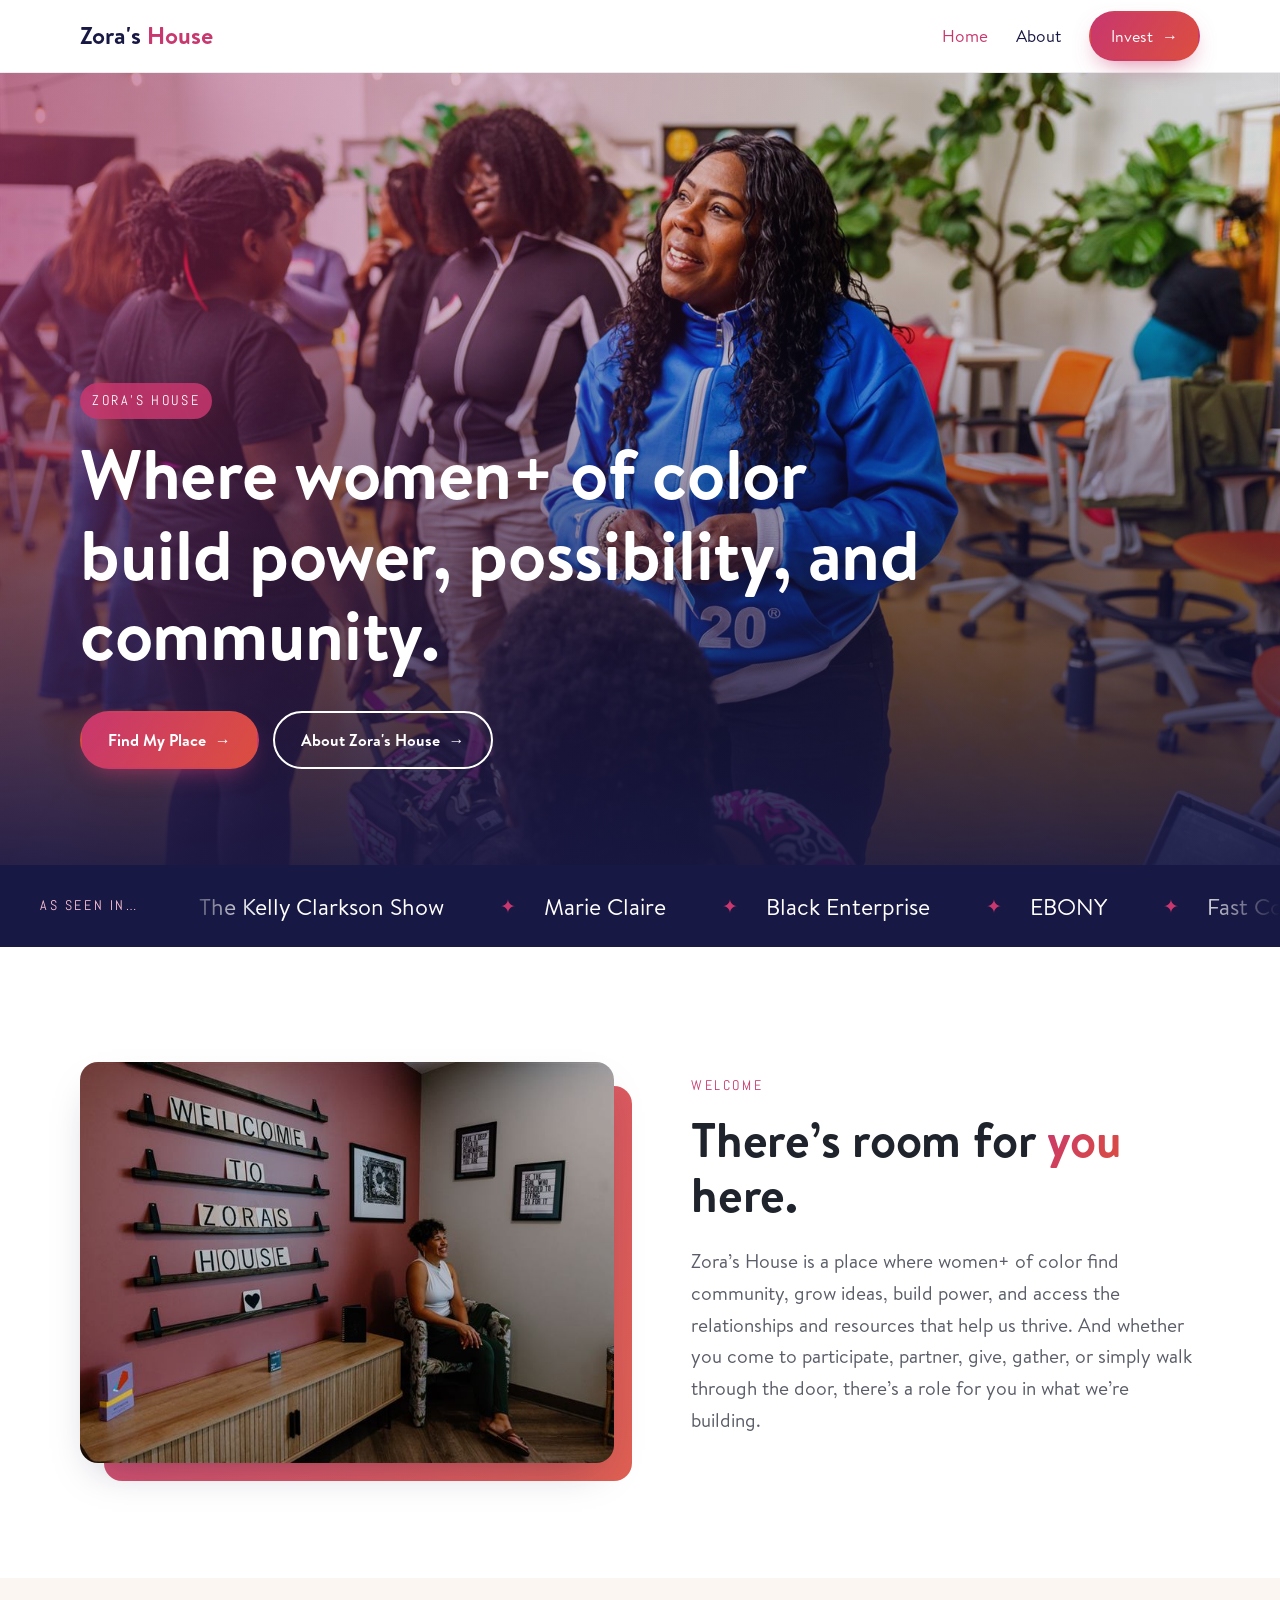
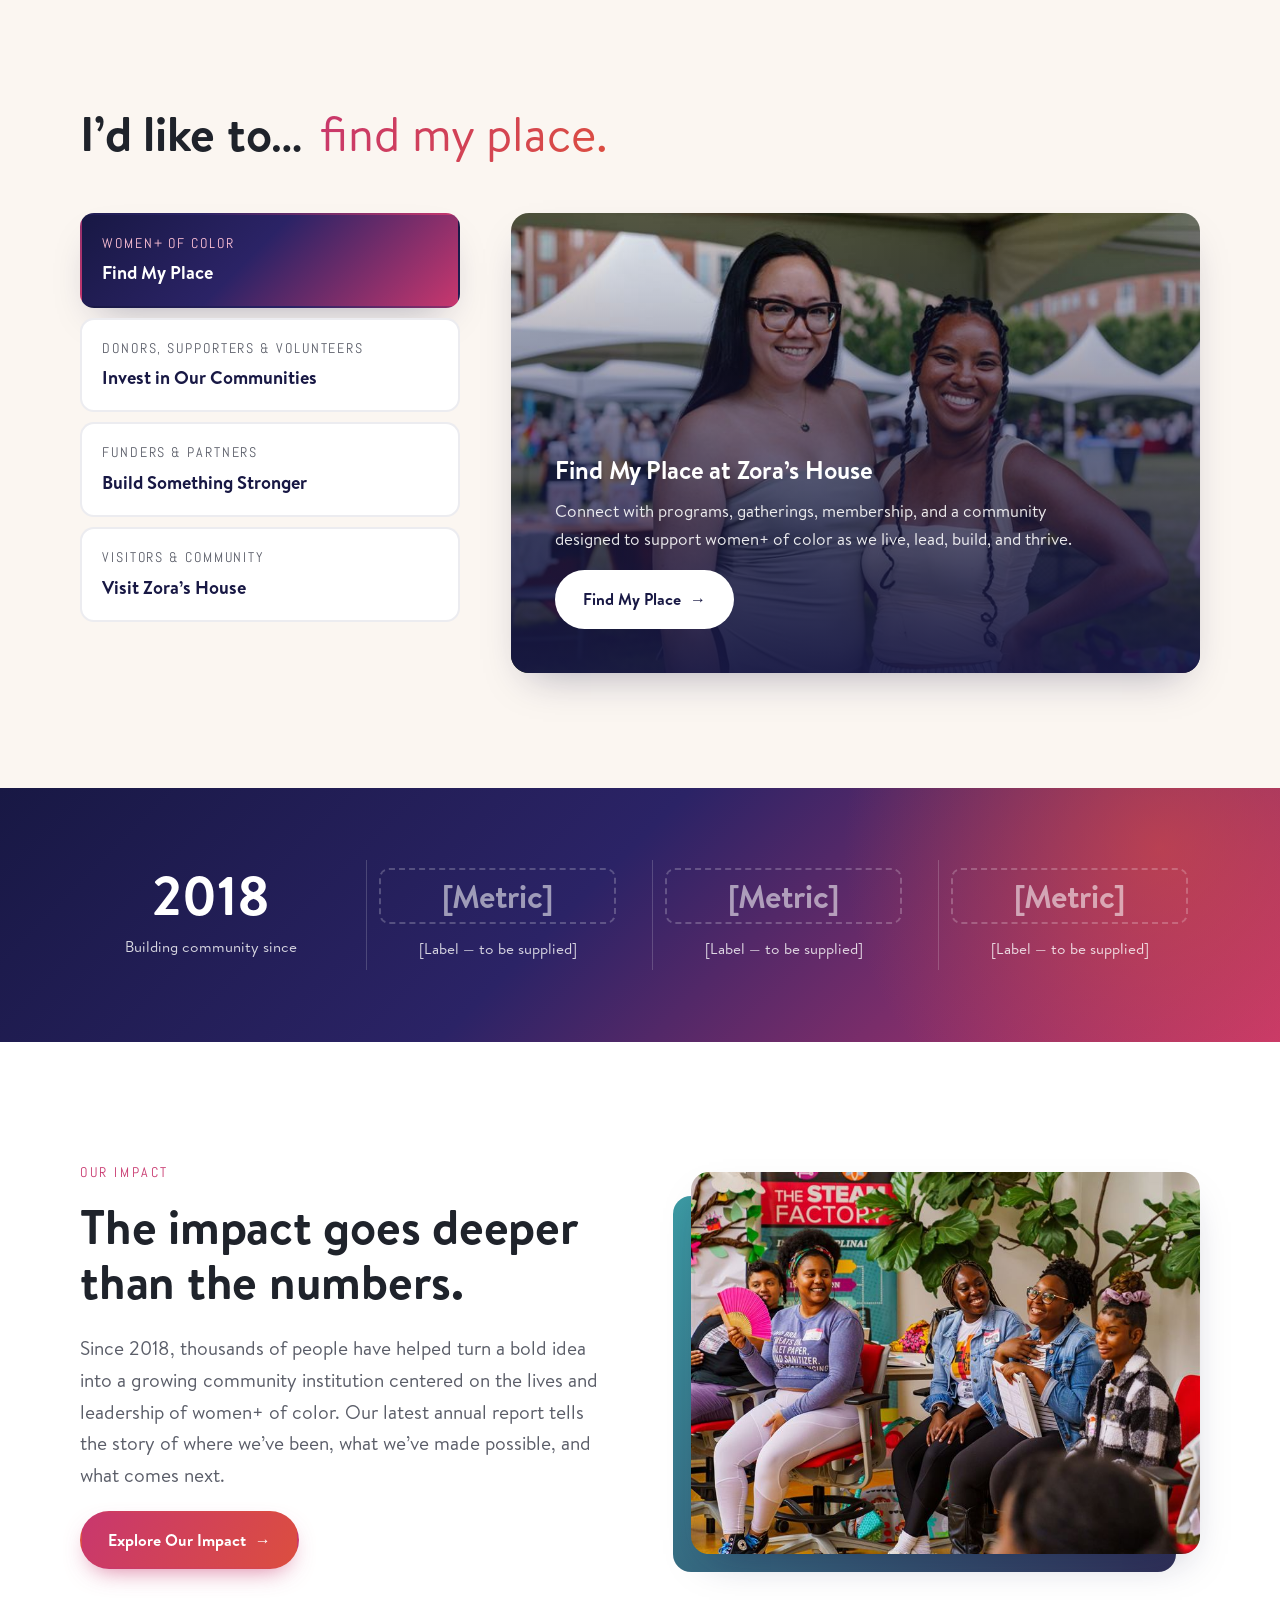
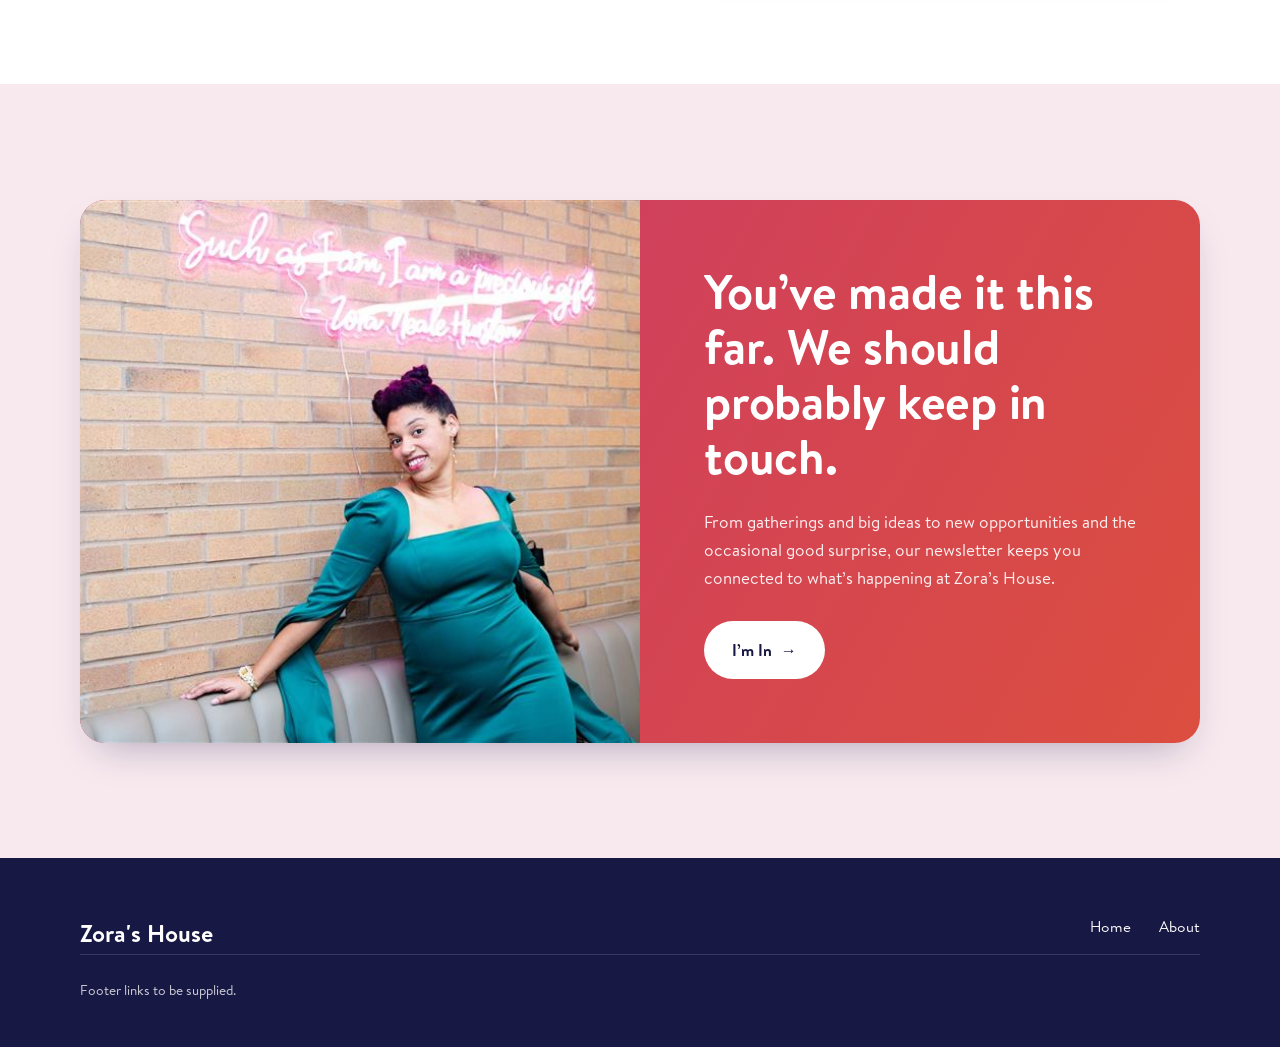
==== site/index.html @ 8bc11541 "add pages home and about" ====
<!doctype html>
<html lang="en">
<head>
  <meta charset="utf-8">
  <meta name="viewport" content="width=device-width, initial-scale=1">
  <title>Zora's House | Home</title>
  <meta name="description" content="Zora's House is a place where women+ of color find community, grow ideas, build power, and access the relationships and resources that help us thrive.">
  <link rel="preload" href="assets/font/brandon%20text/HVD%20Fonts%20-%20BrandonText-Bold.otf" as="font" type="font/otf" crossorigin>
  <link rel="stylesheet" href="assets/css/zora.css">
  <style>body { margin: 0; background: #fff; }</style>
</head>
<body>

<!-- PREVIEW HEADER: in WordPress the theme's own header/menu replaces this block. -->
<header class="zh zh-site-header">
  <div class="zh-wrap">
    <a class="zh-logo" href="index.html">Zora's <span>House</span></a>
    <button class="zh-nav-toggle" aria-controls="zh-nav" aria-expanded="false" aria-label="Menu"><span></span><span></span><span></span></button>
    <nav class="zh-nav" id="zh-nav" aria-label="Main">
      <ul>
        <li><a href="index.html" aria-current="page">Home</a></li>
        <li><a href="about.html">About</a></li>
        <li><a class="zh-btn zh-btn--primary" href="#" data-zh-pending="Donate page URL">Invest</a></li>
      </ul>
    </nav>
  </div>
</header>

<main class="zh zh-home">

  <!-- ============ HERO ============
       Headline options from the client brief live in data-zh-options.
       To change the live headline, edit the <h1> text. Preview others with ?hero=2 / ?hero=3.
       To use a video header later, replace the <img> with:
       <video autoplay muted loop playsinline poster="assets/images/home/pfeifer-wocdei-fall-138.jpg"><source src="..." type="video/mp4"></video> -->
  <section class="zh-hero">
    <div class="zh-hero__media">
      <img src="assets/images/home/pfeifer-wocdei-fall-138.jpg"
           srcset="assets/images/home/pfeifer-wocdei-fall-138-800.jpg 800w, assets/images/home/pfeifer-wocdei-fall-138.jpg 1600w"
           sizes="100vw" alt="Women+ of color gathered and talking together at a Zora's House program" fetchpriority="high">
    </div>
    <div class="zh-wrap">
      <div class="zh-hero__content">
        <span class="zh-eyebrow">Zora's House</span>
        <h1 class="zh-h1"
            data-zh-options="Where women+ of color build power, possibility, and community.|Building stronger communities by investing in women+ of color.|A home for women+ of color building what comes next.">Where women+ of color build power, possibility, and community.</h1>
        <div class="zh-hero__actions">
          <a class="zh-btn zh-btn--primary" href="#zh-paths">Find My Place</a>
          <a class="zh-btn zh-btn--ghost" href="about.html">About Zora's House</a>
        </div>
      </div>
    </div>
  </section>

  <!-- ============ AS SEEN IN (scrolling banner) ============ -->
  <section class="zh-press" aria-label="As seen in">
    <div class="zh-press__inner">
      <span class="zh-press__label">As Seen In…</span>
      <div class="zh-marquee">
        <div class="zh-marquee__track">
          <ul class="zh-marquee__list">
            <li>The Kelly Clarkson Show</li>
            <li>Marie Claire</li>
            <li>Black Enterprise</li>
            <li>EBONY</li>
            <li>Fast Company</li>
            <li>NBC Essence</li>
          </ul>
          <!-- duplicate list makes the loop seamless; hidden from screen readers -->
          <ul class="zh-marquee__list" aria-hidden="true">
            <li>The Kelly Clarkson Show</li>
            <li>Marie Claire</li>
            <li>Black Enterprise</li>
            <li>EBONY</li>
            <li>Fast Company</li>
            <li>NBC Essence</li>
          </ul>
        </div>
      </div>
    </div>
  </section>

  <!-- ============ THERE'S ROOM FOR YOU HERE ============ -->
  <section class="zh-section">
    <div class="zh-wrap zh-split">
      <div class="zh-split__media zh-reveal">
        <img src="assets/images/home/zora-shouse2024-310-800.jpg"
             srcset="assets/images/home/zora-shouse2024-310-800.jpg 800w, assets/images/home/zora-shouse2024-310.jpg 1600w"
             sizes="(max-width: 860px) 100vw, 600px" alt="A 'Welcome to Zora's House' letter board on a deep rose wall" loading="lazy">
      </div>
      <div class="zh-reveal" data-delay="1">
        <span class="zh-eyebrow">Welcome</span>
        <h2 class="zh-h2">There’s room for <span class="zh-hl">you</span> here.</h2>
        <p class="zh-lead">Zora’s House is a place where women+ of color find community, grow ideas, build power, and access the relationships and resources that help us thrive. And whether you come to participate, partner, give, gather, or simply walk through the door, there’s a role for you in what we’re building.</p>
      </div>
    </div>
  </section>

  <!-- ============ I'D LIKE TO… (audience chooser) ============ -->
  <section class="zh-section zh-section--cream" id="zh-paths">
    <div class="zh-wrap">
      <div class="zh-paths__head zh-reveal">
        <h2 class="zh-h2">I’d like to…</h2>
        <span class="zh-paths__current zh-hl" data-zh-tabs-current aria-hidden="true">find my place.</span>
      </div>

      <div class="zh-paths">
        <div class="zh-tabs" role="tablist" aria-label="I'd like to…" data-zh-tabs>
          <button class="zh-tab" role="tab" id="zh-tab-1" aria-controls="zh-panel-1" aria-selected="true" data-zh-verb="find my place.">
            <small>Women+ of Color</small><strong>Find My Place</strong>
          </button>
          <button class="zh-tab" role="tab" id="zh-tab-2" aria-controls="zh-panel-2" aria-selected="false" tabindex="-1" data-zh-verb="invest in our future.">
            <small>Donors, Supporters &amp; Volunteers</small><strong>Invest in Our Communities</strong>
          </button>
          <button class="zh-tab" role="tab" id="zh-tab-3" aria-controls="zh-panel-3" aria-selected="false" tabindex="-1" data-zh-verb="build together.">
            <small>Funders &amp; Partners</small><strong>Build Something Stronger</strong>
          </button>
          <button class="zh-tab" role="tab" id="zh-tab-4" aria-controls="zh-panel-4" aria-selected="false" tabindex="-1" data-zh-verb="visit Zora’s House.">
            <small>Visitors &amp; Community</small><strong>Visit Zora’s House</strong>
          </button>
        </div>

        <div>
          <div class="zh-panel is-active" role="tabpanel" id="zh-panel-1" aria-labelledby="zh-tab-1">
            <img src="assets/images/home/joyfest2026-108-800.jpg"
                 srcset="assets/images/home/joyfest2026-108-800.jpg 800w, assets/images/home/joyfest2026-108.jpg 1600w"
                 sizes="(max-width: 860px) 100vw, 760px" alt="Two smiling women at an outdoor Zora's House festival" loading="lazy">
            <div class="zh-panel__body">
              <h3 class="zh-h3">Find My Place at Zora’s House</h3>
              <p>Connect with programs, gatherings, membership, and a community designed to support women+ of color as we live, lead, build, and thrive.</p>
              <a class="zh-btn zh-btn--light" href="#" data-zh-pending="Programs / membership page URL">Find My Place</a>
            </div>
          </div>

          <div class="zh-panel" role="tabpanel" id="zh-panel-2" aria-labelledby="zh-tab-2" hidden>
            <img src="assets/images/home/zora-shouse66-800.jpg"
                 srcset="assets/images/home/zora-shouse66-800.jpg 800w, assets/images/home/zora-shouse66.jpg 1600w"
                 sizes="(max-width: 860px) 100vw, 760px" alt="Two women laughing together on a couch at Zora's House" loading="lazy">
            <div class="zh-panel__body">
              <h3 class="zh-h3">Invest in the Future of Our Communities</h3>
              <p>Invest in a future where women+ of color—and the communities they shape—have the resources, relationships, and infrastructure they need to thrive.</p>
              <a class="zh-btn zh-btn--light" href="#" data-zh-pending="Donate / volunteer page URL">Invest</a>
            </div>
          </div>

          <div class="zh-panel" role="tabpanel" id="zh-panel-3" aria-labelledby="zh-tab-3" hidden>
            <img src="assets/images/home/zora-shouse2024-374-800.jpg"
                 srcset="assets/images/home/zora-shouse2024-374-800.jpg 800w, assets/images/home/zora-shouse2024-374.jpg 1600w"
                 sizes="(max-width: 860px) 100vw, 760px" alt="A woman smiling during a working meeting at Zora's House" loading="lazy">
            <div class="zh-panel__body">
              <h3 class="zh-h3">Build Something Stronger Together</h3>
              <p>Partner with Zora’s House to strengthen organizations, leaders, and communities through The Collaborative, the Women of Color Equity Design Institute, and other aligned opportunities.</p>
              <a class="zh-btn zh-btn--light" href="#" data-zh-pending="Partnerships page URL">Partner With Us</a>
            </div>
          </div>

          <div class="zh-panel" role="tabpanel" id="zh-panel-4" aria-labelledby="zh-tab-4" hidden>
            <img src="assets/images/home/dsc-4885-800.jpg"
                 srcset="assets/images/home/dsc-4885-800.jpg 800w, assets/images/home/dsc-4885.jpg 1600w"
                 sizes="(max-width: 860px) 100vw, 760px" alt="A community gathering around dinner tables inside Zora's House" loading="lazy">
            <div class="zh-panel__body">
              <h3 class="zh-h3">Visit Zora’s House</h3>
              <p>Experience Zora’s House in person—join us for a gathering, attend First Friday, host something of your own, or explore ways to make our space part of your work and community.</p>
              <a class="zh-btn zh-btn--light" href="#" data-zh-pending="Visit / events / space rental page URL">Plan a Visit</a>
            </div>
          </div>
        </div>
      </div>
    </div>
  </section>

  <!-- ============ IMPACT METRICS BANNER ============
       Numbers were not supplied in the brief. Replace each pending stat like this:
       <span class="zh-stat__num" data-zh-count="5000" data-zh-suffix="+">5,000+</span>
       and remove the zh-stat--pending class. -->
  <section class="zh-grad" aria-label="Our impact in numbers">
    <div class="zh-wrap">
      <div class="zh-stats">
        <div class="zh-stat zh-reveal">
          <span class="zh-stat__num">2018</span>
          <span class="zh-stat__label">Building community since</span>
        </div>
        <div class="zh-stat zh-stat--pending zh-reveal" data-delay="1">
          <span class="zh-stat__num">[Metric]</span>
          <span class="zh-stat__label">[Label — to be supplied]</span>
        </div>
        <div class="zh-stat zh-stat--pending zh-reveal" data-delay="2">
          <span class="zh-stat__num">[Metric]</span>
          <span class="zh-stat__label">[Label — to be supplied]</span>
        </div>
        <div class="zh-stat zh-stat--pending zh-reveal" data-delay="3">
          <span class="zh-stat__num">[Metric]</span>
          <span class="zh-stat__label">[Label — to be supplied]</span>
        </div>
      </div>
    </div>
  </section>

  <!-- ============ IMPACT STORY ============ -->
  <section class="zh-section">
    <div class="zh-wrap zh-split zh-split--rev">
      <div class="zh-split__media zh-reveal">
        <img src="assets/images/home/pfeifer-wocdei-fall-165-800.jpg"
             srcset="assets/images/home/pfeifer-wocdei-fall-165-800.jpg 800w, assets/images/home/pfeifer-wocdei-fall-165.jpg 1600w"
             sizes="(max-width: 860px) 100vw, 600px" alt="Young women laughing together during a Zora's House workshop" loading="lazy">
      </div>
      <div class="zh-reveal" data-delay="1">
        <span class="zh-eyebrow">Our Impact</span>
        <h2 class="zh-h2">The impact goes deeper than the numbers.</h2>
        <p class="zh-lead">Since 2018, thousands of people have helped turn a bold idea into a growing community institution centered on the lives and leadership of women+ of color. Our latest annual report tells the story of where we’ve been, what we’ve made possible, and what comes next.</p>
        <a class="zh-btn zh-btn--primary" href="#" data-zh-pending="Annual report URL">Explore Our Impact</a>
      </div>
    </div>
  </section>

  <!-- ============ NEWSLETTER ============
       Point the button at the client's newsletter signup (or swap in their embed code). -->
  <section class="zh-section zh-section--blush">
    <div class="zh-wrap">
      <div class="zh-news zh-reveal">
        <div class="zh-news__media">
          <img src="assets/images/home/dsc-3685-800.jpg"
               srcset="assets/images/home/dsc-3685-800.jpg 800w, assets/images/home/dsc-3685.jpg 1600w"
               sizes="(max-width: 860px) 100vw, 600px" alt="A woman in a green dress posing beneath a pink neon sign at Zora's House" loading="lazy">
        </div>
        <div class="zh-news__body">
          <h2 class="zh-h2">You’ve made it this far. We should probably keep in touch.</h2>
          <p>From gatherings and big ideas to new opportunities and the occasional good surprise, our newsletter keeps you connected to what’s happening at Zora’s House.</p>
          <a class="zh-btn zh-btn--light" href="#" data-zh-pending="Newsletter signup URL or embed">I’m In</a>
        </div>
      </div>
    </div>
  </section>

</main>

<!-- PREVIEW FOOTER: the brief's footer links are still blank; WordPress theme footer replaces this. -->
<footer class="zh zh-site-footer">
  <div class="zh-wrap">
    <div class="zh-footer-grid">
      <a class="zh-logo" href="index.html">Zora's House</a>
      <ul class="zh-footer-links">
        <li><a href="index.html">Home</a></li>
        <li><a href="about.html">About</a></li>
      </ul>
    </div>
    <p class="zh-footer-note">Footer links to be supplied.</p>
  </div>
</footer>

<script src="assets/js/zora.js" defer></script>
</body>
</html>
---- site/assets/css/zora.css ----
/* ==========================================================================
   Zora's House — Home & About pages
   Every rule is scoped to .zh (page wrapper) or a .zh-* class so this file
   can be dropped into WordPress without restyling the theme.
   ========================================================================== */

/* ---------- Brand fonts (self-hosted in assets/font) ---------- */
@font-face {
  font-family: "ZH Brandon Text";
  src: url("../font/brandon%20text/HVD%20Fonts%20-%20BrandonText-Regular.otf") format("opentype");
  font-weight: 400;
  font-style: normal;
  font-display: swap;
}
@font-face {
  font-family: "ZH Brandon Text";
  src: url("../font/brandon%20text/HVD%20Fonts%20-%20BrandonText-RegularItalic.otf") format("opentype");
  font-weight: 400;
  font-style: italic;
  font-display: swap;
}
@font-face {
  font-family: "ZH Brandon Text";
  src: url("../font/brandon%20text/HVD%20Fonts%20-%20BrandonText-Bold.otf") format("opentype");
  font-weight: 700;
  font-style: normal;
  font-display: swap;
}
@font-face {
  font-family: "ZH Brandon Text";
  src: url("../font/brandon%20text/HVD%20Fonts%20-%20BrandonText-BoldItalic.otf") format("opentype");
  font-weight: 700;
  font-style: italic;
  font-display: swap;
}
@font-face {
  font-family: "ZH Abel";
  src: url("../font/able/Abel-Regular.ttf") format("truetype");
  font-weight: 400;
  font-style: normal;
  font-display: swap;
}

.zh {
  --zh-magenta: #c8376e;
  --zh-navy: #181844;
  --zh-teal: #268f99;
  --zh-coral: #dc4e3f;
  --zh-ink: #1f232b;
  --zh-muted: #5a5d68;
  --zh-cream: #fbf6f1;
  --zh-blush: #f8e9ef;
  --zh-white: #ffffff;

  --zh-grad-warm: linear-gradient(120deg, var(--zh-magenta) 0%, var(--zh-coral) 100%);
  --zh-grad-cool: linear-gradient(135deg, var(--zh-navy) 0%, #2b2366 45%, var(--zh-magenta) 100%);
  --zh-grad-teal: linear-gradient(135deg, var(--zh-teal) 0%, var(--zh-navy) 100%);

  --zh-font-head: "ZH Brandon Text", "Trebuchet MS", sans-serif;
  --zh-font-body: "ZH Brandon Text", Arial, sans-serif;
  --zh-font-accent: "ZH Abel", "Arial Narrow", sans-serif; /* small uppercase labels */

  --zh-wrap: 1200px;
  --zh-gutter: clamp(16px, 4vw, 40px);
  --zh-section: clamp(64px, 9vw, 120px);
  --zh-radius: 18px;
  --zh-shadow: 0 18px 40px -18px rgba(24, 24, 68, .35);

  font-family: var(--zh-font-body);
  font-size: 17px;
  line-height: 1.65;
  color: var(--zh-ink);
  background: var(--zh-white);
  overflow-x: hidden;
  -webkit-font-smoothing: antialiased;
}

.zh *, .zh *::before, .zh *::after { box-sizing: border-box; }
.zh img { max-width: 100%; height: auto; display: block; }
.zh h1, .zh h2, .zh h3, .zh h4 {
  font-family: var(--zh-font-head);
  font-weight: 700;
  line-height: 1.15;
  margin: 0 0 .5em;
  color: inherit;
  letter-spacing: -.005em;
}
.zh p { margin: 0 0 1em; }
:where(.zh) a { color: inherit; } /* zero-specificity so .zh-btn / .zh-link colors win */

/* WordPress block themes add a block gap between header / main / footer; let the hero sit flush. */
.wp-site-blocks > main.zh { margin-block-start: 0; }

.zh-wrap { width: 100%; max-width: var(--zh-wrap); margin: 0 auto; padding: 0 var(--zh-gutter); }
.zh-section { padding: var(--zh-section) 0; }
.zh-section--cream { background: var(--zh-cream); }
.zh-section--blush { background: var(--zh-blush); }
.zh-section--navy { background: var(--zh-navy); color: var(--zh-white); }

.zh-eyebrow {
  display: inline-block;
  font-family: var(--zh-font-accent);
  font-size: .9rem;
  letter-spacing: .18em;
  text-transform: uppercase;
  color: var(--zh-magenta);
  margin-bottom: 14px;
}
.zh-section--navy .zh-eyebrow, .zh-grad .zh-eyebrow { color: #ffc2d6; }

.zh-h1 { font-size: clamp(2.3rem, 5.6vw, 4.4rem); }
.zh-h2 { font-size: clamp(1.9rem, 3.8vw, 3rem); }
.zh-h3 { font-size: clamp(1.25rem, 2vw, 1.55rem); }
.zh-lead { font-size: clamp(1.05rem, 1.5vw, 1.22rem); color: var(--zh-muted); max-width: 62ch; }
.zh-section--navy .zh-lead, .zh-grad .zh-lead { color: rgba(255, 255, 255, .86); }
.zh-center { text-align: center; }
.zh-center .zh-lead { margin-left: auto; margin-right: auto; }

/* gradient-highlighted words, NSBE-style */
.zh-hl {
  background: var(--zh-grad-warm);
  -webkit-background-clip: text;
  background-clip: text;
  color: transparent;
}

/* ---------- Buttons ---------- */
.zh-btn {
  display: inline-flex;
  align-items: center;
  gap: .55em;
  padding: 14px 26px;
  border-radius: 999px;
  font-family: var(--zh-font-head);
  font-size: 1rem;
  font-weight: 700;
  text-decoration: none;
  border: 2px solid transparent;
  cursor: pointer;
  transition: transform .25s ease, box-shadow .25s ease, background-color .25s ease, color .25s ease;
}
.zh-btn::after { content: "\2192"; transition: transform .25s ease; }
.zh-btn:hover::after { transform: translateX(4px); }
.zh-btn:hover { transform: translateY(-2px); }
.zh-btn--primary { background: var(--zh-grad-warm); color: var(--zh-white); box-shadow: 0 10px 24px -10px rgba(200, 55, 110, .7); }
.zh-btn--light { background: var(--zh-white); color: var(--zh-navy); }
.zh-btn--ghost { border-color: currentColor; color: inherit; background: transparent; }
.zh-btn--ghost:hover { background: var(--zh-navy); color: var(--zh-white); border-color: var(--zh-navy); }
.zh-section--navy .zh-btn--ghost:hover, .zh-grad .zh-btn--ghost:hover { background: var(--zh-white); color: var(--zh-navy); border-color: var(--zh-white); }
.zh-btn:focus-visible, .zh-link:focus-visible, .zh-tab:focus-visible { outline: 3px solid var(--zh-teal); outline-offset: 3px; }

.zh-link {
  font-family: var(--zh-font-head);
  font-weight: 700;
  color: var(--zh-magenta);
  text-decoration: none;
  border-bottom: 2px solid currentColor;
  padding-bottom: 2px;
}
.zh-link::after { content: " \2192"; }

/* Links whose destination the client hasn't supplied yet. Remove the
   data-zh-pending attribute once a real href is set. */
.zh [data-zh-pending] { position: relative; }

/* ---------- Image placeholder (missing assets) ---------- */
.zh-ph {
  display: flex;
  align-items: center;
  justify-content: center;
  text-align: center;
  padding: 16px;
  background: repeating-linear-gradient(45deg, var(--zh-blush), var(--zh-blush) 10px, #f3dde6 10px, #f3dde6 20px);
  color: var(--zh-magenta);
  font-family: var(--zh-font-accent);
  font-size: .9rem;
  letter-spacing: .1em;
  text-transform: uppercase;
  border: 2px dashed rgba(200, 55, 110, .45);
  border-radius: var(--zh-radius);
}

/* ==========================================================================
   Preview header / footer (stand-ins for the WordPress theme's own)
   ========================================================================== */
.zh-site-header {
  position: sticky;
  top: 0;
  z-index: 50;
  background: rgba(255, 255, 255, .94);
  backdrop-filter: blur(8px);
  border-bottom: 1px solid rgba(24, 24, 68, .08);
  overflow: visible;
}
.zh-site-header .zh-wrap { display: flex; align-items: center; justify-content: space-between; min-height: 72px; gap: 24px; }
.zh-logo { font-family: var(--zh-font-head); font-size: 1.5rem; font-weight: 700; color: var(--zh-navy); text-decoration: none; }
.zh-logo span { color: var(--zh-magenta); }
.zh-nav ul { list-style: none; display: flex; gap: 28px; margin: 0; padding: 0; align-items: center; }
.zh-nav a { font-family: var(--zh-font-head); text-decoration: none; color: var(--zh-navy); font-weight: 400; }
.zh-nav a[aria-current="page"] { color: var(--zh-magenta); }
.zh-nav .zh-btn { color: var(--zh-white); padding: 10px 20px; }
.zh-nav-toggle { display: none; background: none; border: 0; padding: 8px; cursor: pointer; color: var(--zh-navy); }
.zh-nav-toggle span { display: block; width: 26px; height: 2px; background: currentColor; margin: 6px 0; transition: transform .3s; }

.zh-site-footer { background: var(--zh-navy); color: rgba(255, 255, 255, .8); padding: 56px 0 32px; font-size: .95rem; }
.zh-site-footer .zh-logo { color: var(--zh-white); }
.zh-footer-grid { display: flex; flex-wrap: wrap; justify-content: space-between; gap: 32px; align-items: flex-start; }
.zh-footer-links { list-style: none; margin: 0; padding: 0; display: flex; flex-wrap: wrap; gap: 12px 28px; }
.zh-footer-links a { color: var(--zh-white); text-decoration: none; }
.zh-footer-note { margin-top: 40px; padding-top: 24px; border-top: 1px solid rgba(255, 255, 255, .15); font-size: .85rem; }

/* ==========================================================================
   Hero
   ========================================================================== */
.zh-hero {
  position: relative;
  min-height: min(88vh, 820px);
  display: flex;
  align-items: flex-end;
  color: var(--zh-white);
  overflow: hidden;
  isolation: isolate;
}
.zh-hero__media, .zh-hero__media img, .zh-hero__media video {
  position: absolute;
  inset: 0;
  width: 100%;
  height: 100%;
  object-fit: cover;
  z-index: -2;
}
.zh-hero__media img { animation: zh-kenburns 22s ease-in-out infinite alternate; }
.zh-hero::after {
  content: "";
  position: absolute;
  inset: 0;
  z-index: -1;
  background:
    linear-gradient(0deg, rgba(24, 24, 68, .92) 0%, rgba(24, 24, 68, .45) 45%, rgba(24, 24, 68, .1) 75%),
    linear-gradient(100deg, rgba(200, 55, 110, .55) 0%, rgba(200, 55, 110, 0) 60%);
}
.zh-hero__content { padding-top: 140px; padding-bottom: clamp(56px, 8vw, 96px); max-width: 860px; }
.zh-hero .zh-lead { color: rgba(255, 255, 255, .9); margin-bottom: 32px; }
.zh-hero .zh-eyebrow { color: var(--zh-white); background: rgba(200, 55, 110, .85); padding: 6px 12px; border-radius: 999px; }
.zh-hero__actions { display: flex; flex-wrap: wrap; gap: 14px; }
.zh-hero--short { min-height: min(70vh, 640px); }

@keyframes zh-kenburns {
  from { transform: scale(1); }
  to { transform: scale(1.08) translate(-1%, -1%); }
}

/* ==========================================================================
   "As Seen In" marquee (The Coven reference)
   ========================================================================== */
.zh-press { background: var(--zh-navy); color: var(--zh-white); padding: 22px 0; overflow: hidden; }
.zh-press__inner { display: flex; align-items: center; gap: 32px; }
.zh-press__label {
  flex: none;
  padding-left: var(--zh-gutter);
  font-family: var(--zh-font-accent);
  font-size: .9rem;
  letter-spacing: .18em;
  text-transform: uppercase;
  color: #ffc2d6;
}
.zh-marquee { flex: 1; overflow: hidden; mask-image: linear-gradient(90deg, transparent, #000 8%, #000 92%, transparent); -webkit-mask-image: linear-gradient(90deg, transparent, #000 8%, #000 92%, transparent); }
.zh-marquee__track { display: flex; width: max-content; animation: zh-marquee 32s linear infinite; }
.zh-marquee:hover .zh-marquee__track { animation-play-state: paused; }
.zh-marquee__list { display: flex; list-style: none; margin: 0; padding: 0; }
.zh-marquee__list li {
  font-family: var(--zh-font-head);
  font-size: clamp(1.1rem, 2vw, 1.45rem);
  white-space: nowrap;
  padding: 0 28px;
  display: flex;
  align-items: center;
  gap: 56px;
}
.zh-marquee__list li::after { content: "\2726"; color: var(--zh-magenta); font-size: .8em; margin-right: -28px; }
@keyframes zh-marquee { to { transform: translateX(-50%); } }

/* ==========================================================================
   Split layout (image + text)
   ========================================================================== */
.zh-split { display: grid; grid-template-columns: 1.05fr 1fr; gap: clamp(32px, 6vw, 80px); align-items: center; }
.zh-split--rev .zh-split__media { order: 2; }
.zh-split__media { position: relative; }
.zh-split__media img { border-radius: var(--zh-radius); box-shadow: var(--zh-shadow); width: 100%; aspect-ratio: 4 / 3; object-fit: cover; }
.zh-split__media::before {
  content: "";
  position: absolute;
  inset: 24px -18px -18px 24px;
  border-radius: var(--zh-radius);
  background: var(--zh-grad-warm);
  z-index: -1;
  opacity: .9;
}
.zh-split--rev .zh-split__media::before { inset: 24px 24px -18px -18px; background: var(--zh-grad-teal); }
.zh-split__media { isolation: isolate; }

/* ==========================================================================
   "I'd like to…" audience chooser (Tides reference)
   ========================================================================== */
.zh-paths__head { display: flex; flex-wrap: wrap; align-items: baseline; gap: 8px 18px; margin-bottom: 40px; }
.zh-paths__head .zh-h2 { margin: 0; }
.zh-paths__current { font-family: var(--zh-font-head); font-size: clamp(1.9rem, 3.8vw, 3rem); }
.zh-paths { display: grid; grid-template-columns: minmax(260px, 380px) 1fr; gap: clamp(24px, 4vw, 56px); align-items: stretch; }
.zh-tabs { display: flex; flex-direction: column; gap: 10px; }
.zh-tab {
  text-align: left;
  font: inherit;
  background: var(--zh-white);
  border: 2px solid rgba(24, 24, 68, .08);
  border-radius: 14px;
  padding: 18px 20px;
  cursor: pointer;
  color: var(--zh-navy);
  transition: border-color .25s, box-shadow .25s, transform .25s, background .25s, color .25s;
  display: grid;
  gap: 2px;
}
.zh-tab small { font-size: .85rem; letter-spacing: .14em; text-transform: uppercase; color: var(--zh-muted); font-family: var(--zh-font-accent); }
.zh-tab strong { font-family: var(--zh-font-head); font-size: 1.15rem; font-weight: 700; }
.zh-tab:hover { border-color: rgba(200, 55, 110, .4); transform: translateX(4px); }
.zh-tab[aria-selected="true"] { background: var(--zh-grad-cool); color: var(--zh-white); border-color: transparent; box-shadow: var(--zh-shadow); }
.zh-tab[aria-selected="true"] small { color: #ffc2d6; }

.zh-panel {
  position: relative;
  border-radius: var(--zh-radius);
  overflow: hidden;
  min-height: 460px;
  display: flex;
  align-items: flex-end;
  color: var(--zh-white);
  box-shadow: var(--zh-shadow);
  isolation: isolate;
}
.zh-panel[hidden] { display: none; }
.zh-panel img { position: absolute; inset: 0; width: 100%; height: 100%; object-fit: cover; z-index: -2; transition: transform 6s ease; }
.zh-panel.is-active img { transform: scale(1.05); }
.zh-panel::after { content: ""; position: absolute; inset: 0; z-index: -1; background: linear-gradient(0deg, rgba(24, 24, 68, .94) 0%, rgba(24, 24, 68, .55) 50%, rgba(24, 24, 68, 0) 100%); }
.zh-panel__body { padding: clamp(24px, 4vw, 44px); max-width: 620px; }
.zh-panel__body p { color: rgba(255, 255, 255, .9); }
.zh-panel.is-active .zh-panel__body > * { animation: zh-rise .6s both; }
.zh-panel.is-active .zh-panel__body > *:nth-child(2) { animation-delay: .08s; }
.zh-panel.is-active .zh-panel__body > *:nth-child(3) { animation-delay: .16s; }
@keyframes zh-rise { from { opacity: 0; transform: translateY(16px); } to { opacity: 1; transform: none; } }

/* ==========================================================================
   Impact banner (Letha Pugh reference)
   ========================================================================== */
.zh-grad { background: var(--zh-grad-cool); color: var(--zh-white); position: relative; overflow: hidden; }
.zh-grad::before {
  content: "";
  position: absolute;
  width: 640px;
  height: 640px;
  right: -200px;
  top: -260px;
  border-radius: 50%;
  background: radial-gradient(circle, rgba(220, 78, 63, .55), rgba(220, 78, 63, 0) 70%);
  pointer-events: none;
}
.zh-stats { display: grid; grid-template-columns: repeat(4, 1fr); gap: 24px; position: relative; padding: clamp(48px, 6vw, 72px) 0; }
.zh-stat { text-align: center; padding: 8px 12px; border-left: 1px solid rgba(255, 255, 255, .18); }
.zh-stat:first-child { border-left: 0; }
.zh-stat__num { font-family: var(--zh-font-head); font-size: clamp(2.2rem, 4.5vw, 3.4rem); font-weight: 700; line-height: 1; display: block; margin-bottom: 10px; }
.zh-stat__label { font-size: .95rem; color: rgba(255, 255, 255, .82); }
.zh-stat--pending .zh-stat__num { opacity: .55; font-size: clamp(1.4rem, 2.6vw, 2rem); border: 2px dashed rgba(255, 255, 255, .4); border-radius: 10px; padding: 10px 6px; }

/* ==========================================================================
   Newsletter
   ========================================================================== */
.zh-news {
  display: grid;
  grid-template-columns: 1fr 1fr;
  border-radius: calc(var(--zh-radius) * 1.4);
  overflow: hidden;
  background: var(--zh-grad-warm);
  color: var(--zh-white);
  box-shadow: var(--zh-shadow);
}
.zh-news__media img { width: 100%; height: 100%; object-fit: cover; min-height: 320px; }
.zh-news__body { padding: clamp(32px, 5vw, 64px); align-self: center; }
.zh-news__body p { color: rgba(255, 255, 255, .92); margin-bottom: 28px; }

/* ==========================================================================
   About: pillars, cards, timeline, people
   ========================================================================== */
.zh-mv { display: grid; grid-template-columns: 1fr 1fr; gap: 24px; }
.zh-card {
  background: var(--zh-white);
  border-radius: var(--zh-radius);
  padding: clamp(28px, 4vw, 44px);
  box-shadow: 0 10px 30px -18px rgba(24, 24, 68, .3);
  position: relative;
  overflow: hidden;
}
.zh-card::before { content: ""; position: absolute; left: 0; top: 0; right: 0; height: 6px; background: var(--zh-grad-warm); }
.zh-card--teal::before { background: var(--zh-grad-teal); }
.zh-card__quote { font-family: var(--zh-font-head); font-size: 1.35rem; color: var(--zh-magenta); margin-top: 8px; }

.zh-pillars { display: grid; grid-template-columns: repeat(4, 1fr); gap: 14px; margin-top: 28px; }
.zh-pillar {
  border-radius: 14px;
  padding: 18px 16px;
  font-family: var(--zh-font-head);
  font-size: 1.1rem;
  color: var(--zh-white);
  text-align: center;
  transition: transform .3s ease;
}
.zh-pillar:hover { transform: translateY(-4px) rotate(-1deg); }
.zh-pillar:nth-child(1) { background: var(--zh-magenta); }
.zh-pillar:nth-child(2) { background: var(--zh-teal); }
.zh-pillar:nth-child(3) { background: var(--zh-coral); }
.zh-pillar:nth-child(4) { background: var(--zh-navy); }

.zh-question {
  font-family: var(--zh-font-head);
  font-style: italic;
  font-size: clamp(1.5rem, 3vw, 2.3rem);
  line-height: 1.3;
  color: var(--zh-navy);
  border-left: 6px solid var(--zh-magenta);
  padding-left: 24px;
  margin: 8px 0 28px;
}

/* horizontal scroll timeline */
.zh-timeline { margin-top: 48px; position: relative; }
.zh-timeline__track {
  display: flex;
  gap: 20px;
  overflow-x: auto;
  scroll-snap-type: x mandatory;
  /* first card lines up with the content column; % resolves against the full-width parent */
  --zh-tl-pad: max(var(--zh-gutter), calc((100% - var(--zh-wrap)) / 2 + var(--zh-gutter)));
  padding: 8px var(--zh-tl-pad) 28px;
  scroll-padding-left: var(--zh-tl-pad);
  scrollbar-width: thin;
  scrollbar-color: var(--zh-magenta) transparent;
}
.zh-timeline__track::-webkit-scrollbar { height: 6px; }
.zh-timeline__track::-webkit-scrollbar-thumb { background: var(--zh-magenta); border-radius: 3px; }
.zh-tl {
  flex: 0 0 clamp(240px, 26vw, 300px);
  scroll-snap-align: start;
  background: var(--zh-white);
  border-radius: 14px;
  overflow: hidden;
  box-shadow: 0 10px 26px -18px rgba(24, 24, 68, .4);
  position: relative;
}
.zh-tl img { width: 100%; aspect-ratio: 4 / 3; object-fit: cover; }
.zh-tl__body { padding: 16px 18px 20px; }
.zh-tl__date { font-family: var(--zh-font-head); color: var(--zh-magenta); font-size: 1.05rem; font-weight: 700; display: block; }
.zh-tl__text { font-size: .92rem; color: var(--zh-muted); margin: 4px 0 0; }
.zh-tl--key { background: var(--zh-grad-cool); color: var(--zh-white); display: flex; flex-direction: column; justify-content: center; padding: 28px; }
.zh-tl--key .zh-tl__date { color: #ffc2d6; font-size: 2.6rem; line-height: 1; margin-bottom: 12px; }
.zh-tl--key .zh-tl__text { color: rgba(255, 255, 255, .9); font-size: 1rem; }
.zh-timeline__nav { display: flex; gap: 10px; justify-content: flex-end; margin-bottom: 4px; }
.zh-timeline__btn {
  width: 46px;
  height: 46px;
  border-radius: 50%;
  border: 2px solid var(--zh-navy);
  background: transparent;
  color: var(--zh-navy);
  font-size: 1.2rem;
  cursor: pointer;
  transition: background .2s, color .2s;
}
.zh-timeline__btn:hover { background: var(--zh-navy); color: var(--zh-white); }

.zh-people { display: grid; grid-template-columns: repeat(4, 1fr); gap: 24px; margin-top: 32px; }
.zh-person .zh-ph { aspect-ratio: 4 / 5; margin-bottom: 14px; }
.zh-person h4 { font-size: 1.1rem; margin-bottom: 2px; }
.zh-person p { font-size: .9rem; color: var(--zh-muted); margin: 0; }
.zh-board { list-style: none; padding: 0; margin: 28px 0 0; display: grid; grid-template-columns: repeat(3, 1fr); gap: 14px; }
.zh-board li { background: var(--zh-white); border-radius: 12px; padding: 18px 20px; border-left: 4px solid var(--zh-teal); }
.zh-board strong { display: block; font-family: var(--zh-font-head); font-weight: 700; }
.zh-board span { font-size: .9rem; color: var(--zh-muted); }

/* ripple lines ("What Starts Here…") */
.zh-ripple { list-style: none; margin: 0 0 28px; padding: 0; }
.zh-ripple li {
  font-family: var(--zh-font-head);
  font-size: clamp(1.15rem, 2vw, 1.5rem);
  padding: 12px 0;
  border-bottom: 1px solid rgba(255, 255, 255, .15);
}
.zh-ripple li:last-child { border-bottom: 0; color: #ffc2d6; }

/* three "know us better" cards */
.zh-cards3 { display: grid; grid-template-columns: repeat(3, 1fr); gap: 24px; margin-top: 40px; }
.zh-pcard { background: var(--zh-white); border-radius: var(--zh-radius); overflow: hidden; box-shadow: 0 10px 30px -18px rgba(24, 24, 68, .3); display: flex; flex-direction: column; transition: transform .3s ease, box-shadow .3s ease; }
.zh-pcard:hover { transform: translateY(-6px); box-shadow: var(--zh-shadow); }
.zh-pcard img { aspect-ratio: 3 / 2; object-fit: cover; width: 100%; }
.zh-pcard__body { padding: 24px 26px 28px; display: flex; flex-direction: column; flex: 1; }
.zh-pcard__body p { color: var(--zh-muted); flex: 1; }

/* closing CTA */
.zh-cta { text-align: center; }
.zh-cta .zh-lead { margin: 0 auto 32px; }

/* ==========================================================================
   Scroll reveal (enabled by JS; content is visible without it)
   ========================================================================== */
.zh.zh-js .zh-reveal { opacity: 0; transform: translateY(28px); transition: opacity .8s ease, transform .8s ease; }
.zh.zh-js .zh-reveal.is-in { opacity: 1; transform: none; }
.zh.zh-js .zh-reveal[data-delay="1"] { transition-delay: .1s; }
.zh.zh-js .zh-reveal[data-delay="2"] { transition-delay: .2s; }
.zh.zh-js .zh-reveal[data-delay="3"] { transition-delay: .3s; }

/* ==========================================================================
   Responsive
   ========================================================================== */
@media (max-width: 1024px) {
  .zh-stats { grid-template-columns: repeat(2, 1fr); row-gap: 40px; }
  .zh-stat:nth-child(3) { border-left: 0; }
  .zh-people { grid-template-columns: repeat(2, 1fr); }
  .zh-board { grid-template-columns: repeat(2, 1fr); }
  .zh-pillars { grid-template-columns: repeat(2, 1fr); }
}

@media (max-width: 860px) {
  .zh { font-size: 16px; }
  .zh-split, .zh-paths, .zh-news, .zh-mv { grid-template-columns: 1fr; }
  .zh-split--rev .zh-split__media { order: 0; }
  .zh-split__media::before { inset: 16px -10px -10px 16px; }
  .zh-split--rev .zh-split__media::before { inset: 16px 16px -10px -10px; }
  .zh-tabs { flex-direction: row; overflow-x: auto; scroll-snap-type: x mandatory; padding-bottom: 6px; margin: 0 calc(var(--zh-gutter) * -1); padding-left: var(--zh-gutter); padding-right: var(--zh-gutter); }
  .zh-tab { flex: 0 0 auto; scroll-snap-align: start; max-width: 240px; }
  .zh-tab:hover { transform: none; }
  .zh-panel { min-height: 420px; }
  .zh-cards3 { grid-template-columns: 1fr; }
  .zh-news__media img { min-height: 240px; max-height: 320px; }

  .zh-nav-toggle { display: block; }
  .zh-nav { position: absolute; top: 100%; left: 0; right: 0; background: var(--zh-white); border-bottom: 1px solid rgba(24, 24, 68, .08); display: none; }
  .zh-nav.is-open { display: block; }
  .zh-nav ul { flex-direction: column; align-items: flex-start; padding: 16px var(--zh-gutter) 24px; gap: 16px; }
}

@media (max-width: 560px) {
  .zh-stats { grid-template-columns: 1fr 1fr; gap: 28px 12px; }
  .zh-stat { border-left: 0; }
  .zh-people, .zh-board { grid-template-columns: 1fr 1fr; gap: 16px; }
  .zh-board { grid-template-columns: 1fr; }
  .zh-press__inner { flex-direction: column; align-items: flex-start; gap: 12px; }
  .zh-press__label { padding-left: var(--zh-gutter); }
  .zh-marquee { width: 100%; }
  .zh-hero__actions .zh-btn { width: 100%; justify-content: center; }
}

@media (prefers-reduced-motion: reduce) {
  .zh *, .zh *::before, .zh *::after { animation: none !important; transition: none !important; }
  .zh.zh-js .zh-reveal { opacity: 1; transform: none; }
}
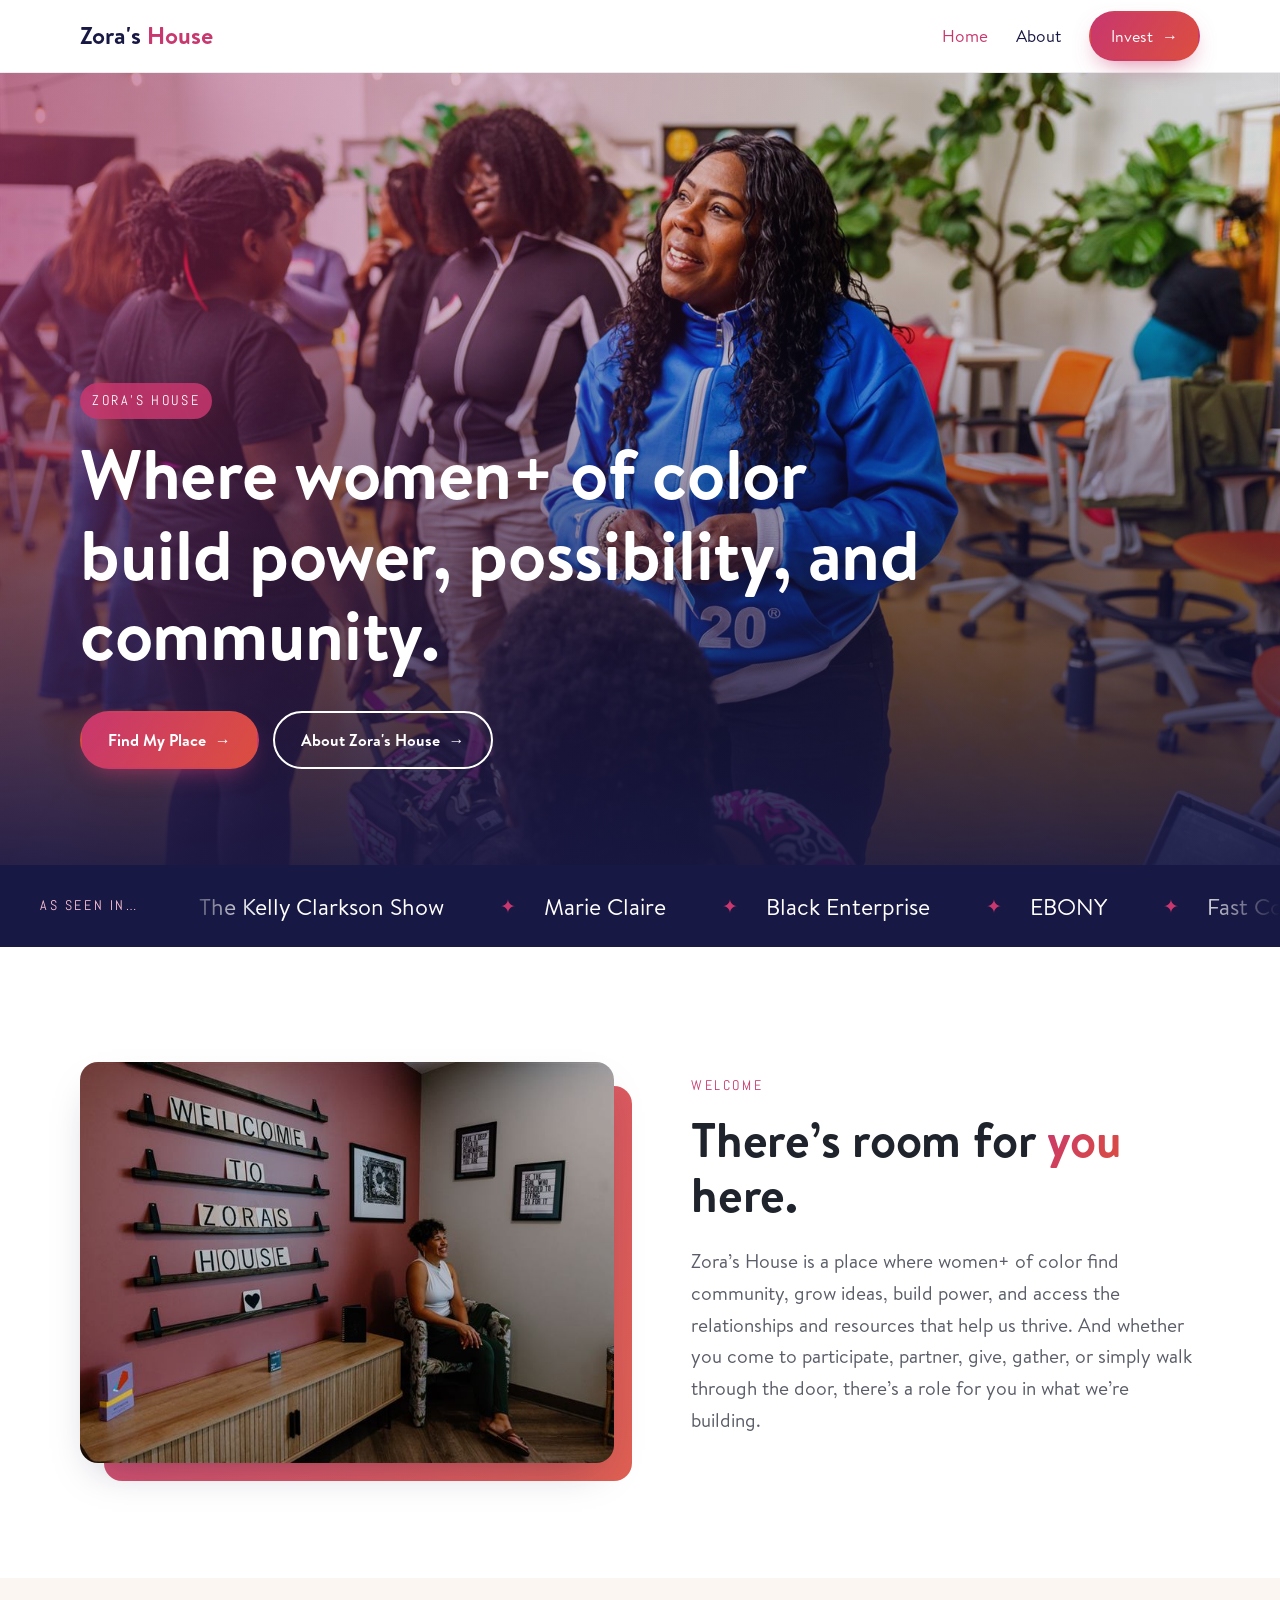
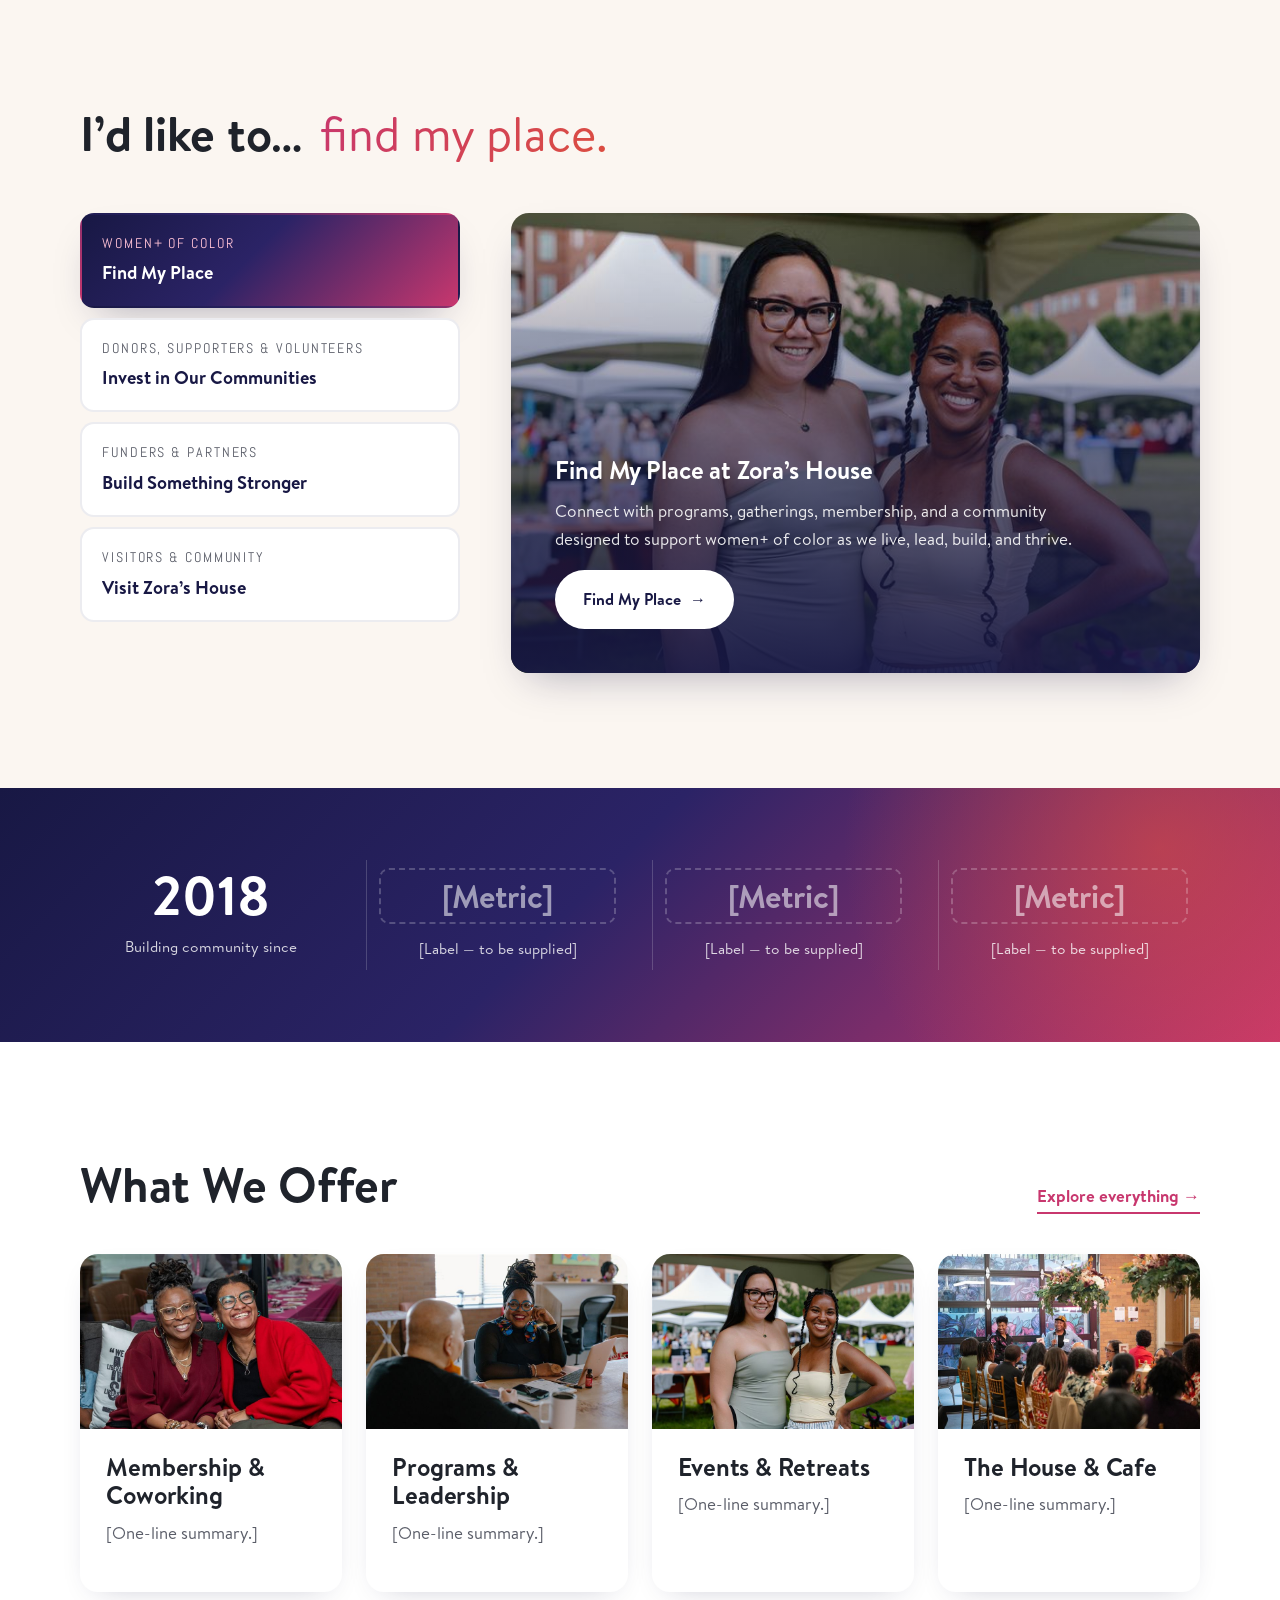
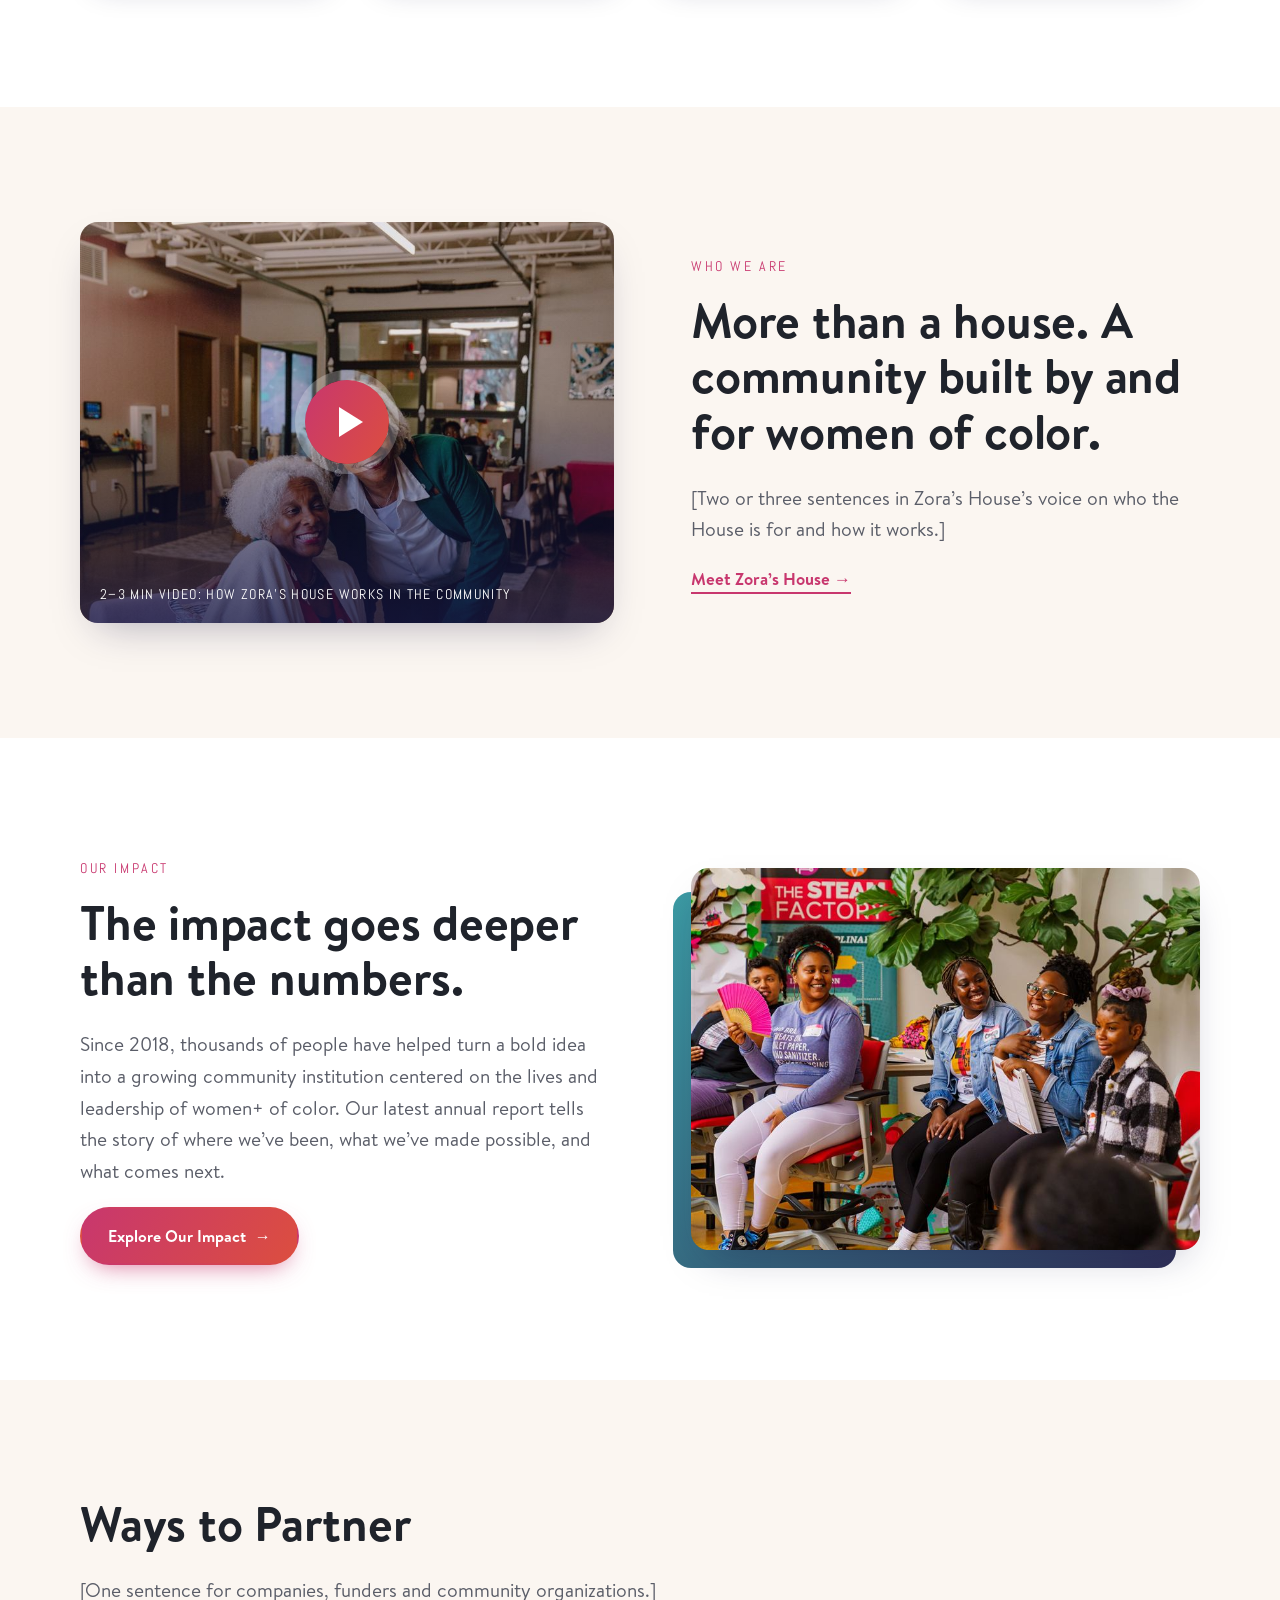
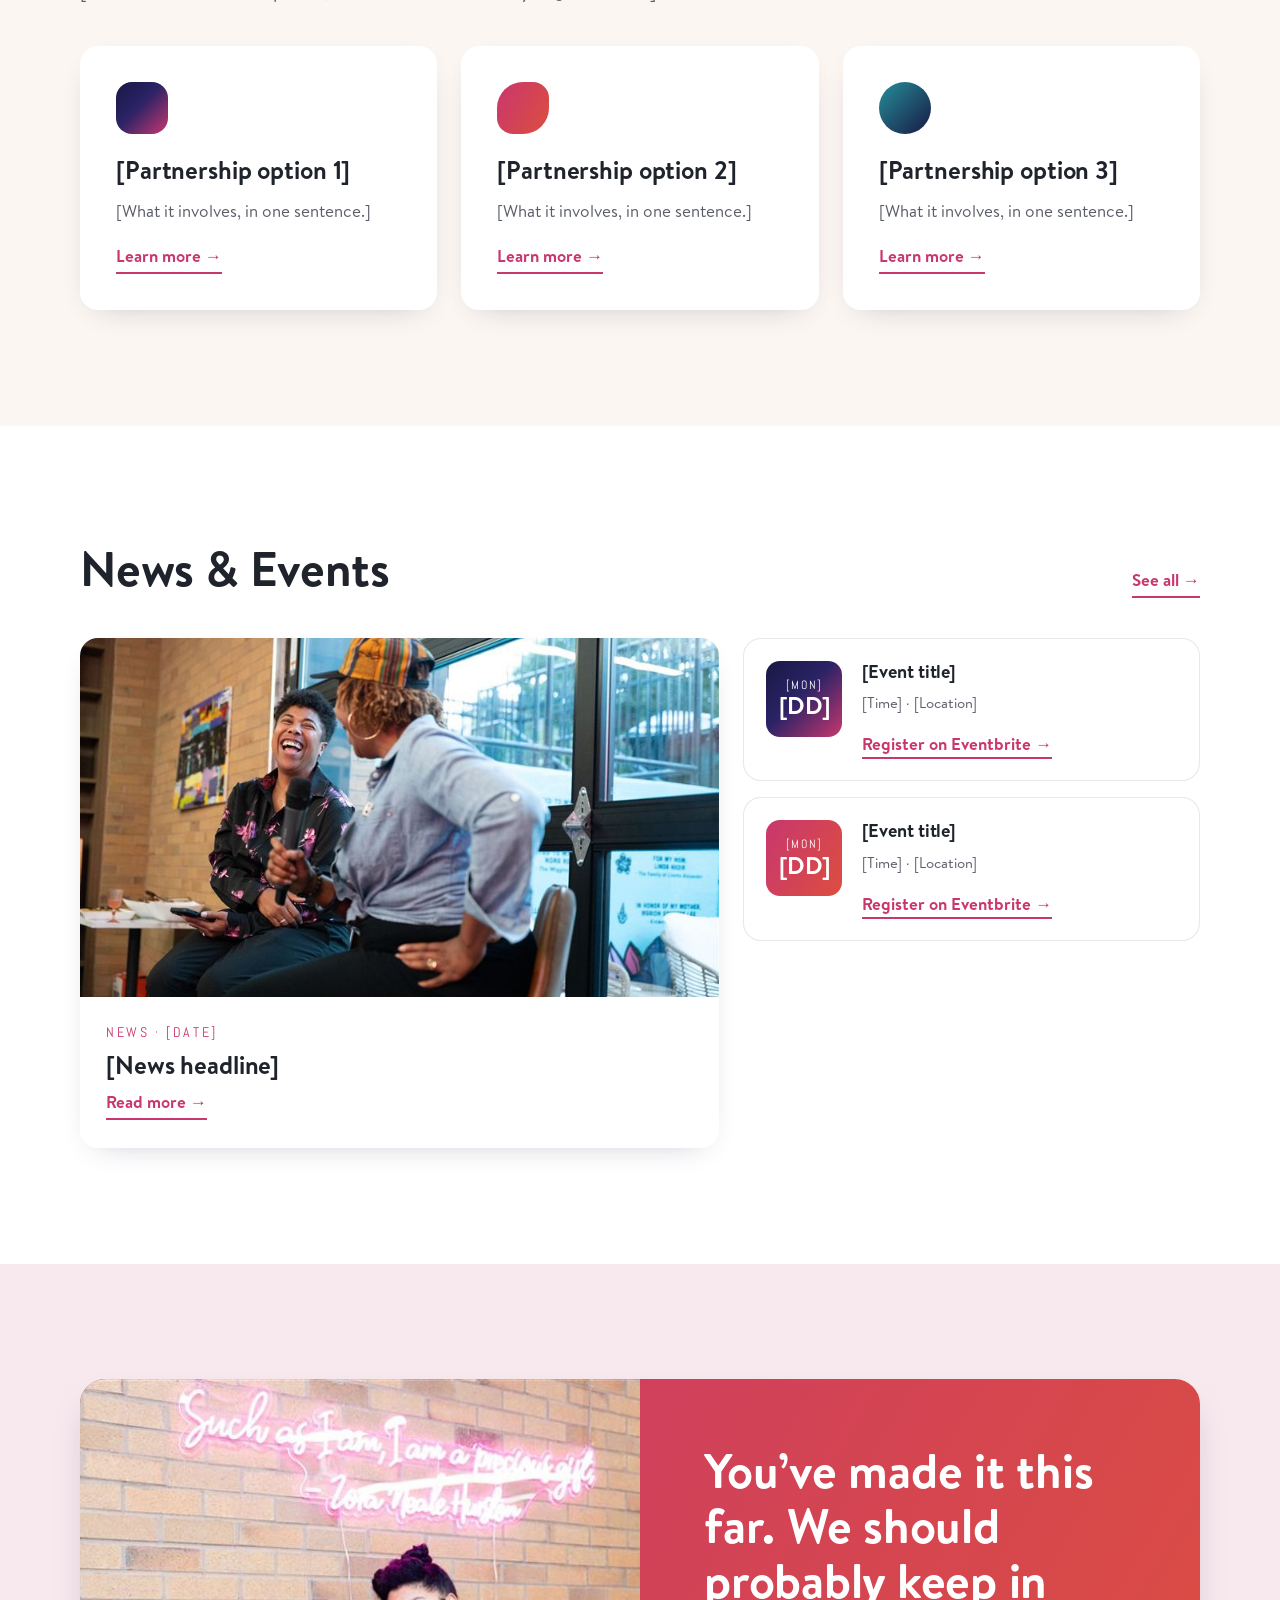
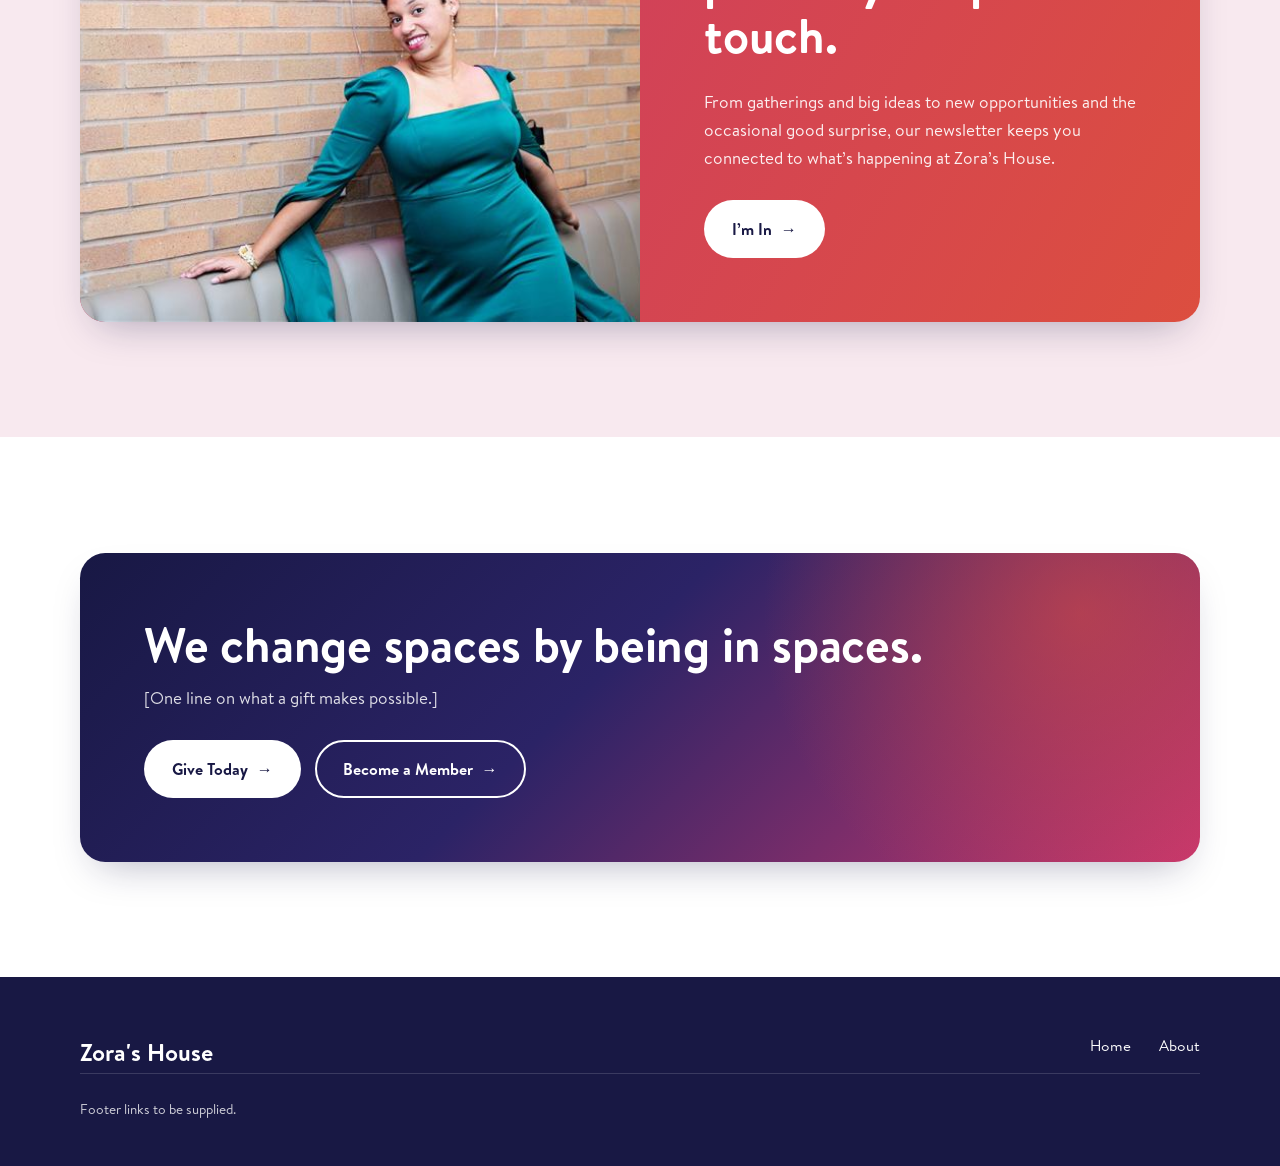
==== commit d45d3ae2: "add componet in home and about page" ====
--- a/site/index.html
+++ b/site/index.html
@@ -196,6 +196,69 @@
     </div>
   </section>
 
+  <!-- ============ WHAT WE OFFER ============
+       Summaries were not supplied; replace each [One-line summary.] and point the links at the program pages. -->
+  <section class="zh-section">
+    <div class="zh-wrap">
+      <div class="zh-sechead zh-reveal">
+        <h2 class="zh-h2">What We Offer</h2>
+        <a class="zh-link" href="#" data-zh-pending="What We Offer page URL">Explore everything</a>
+      </div>
+      <div class="zh-cards4">
+        <a class="zh-pcard zh-reveal" href="#" data-zh-pending="Membership page URL">
+          <img src="assets/images/home/zora-shouse66-800.jpg" alt="Two women laughing together on a couch at Zora's House" loading="lazy">
+          <div class="zh-pcard__body">
+            <h3 class="zh-h3">Membership &amp; Coworking</h3>
+            <p>[One-line summary.]</p>
+          </div>
+        </a>
+        <a class="zh-pcard zh-reveal" data-delay="1" href="#" data-zh-pending="Programs page URL">
+          <img src="assets/images/home/zora-shouse2024-374-800.jpg" alt="A woman smiling during a working meeting at Zora's House" loading="lazy">
+          <div class="zh-pcard__body">
+            <h3 class="zh-h3">Programs &amp; Leadership</h3>
+            <p>[One-line summary.]</p>
+          </div>
+        </a>
+        <a class="zh-pcard zh-reveal" data-delay="2" href="#" data-zh-pending="Events page URL">
+          <img src="assets/images/home/joyfest2026-108-800.jpg" alt="Two smiling women at an outdoor Zora's House festival" loading="lazy">
+          <div class="zh-pcard__body">
+            <h3 class="zh-h3">Events &amp; Retreats</h3>
+            <p>[One-line summary.]</p>
+          </div>
+        </a>
+        <a class="zh-pcard zh-reveal" data-delay="3" href="#" data-zh-pending="The House &amp; cafe page URL">
+          <img src="assets/images/home/dsc-4885-800.jpg" alt="A community gathering around dinner tables inside Zora's House" loading="lazy">
+          <div class="zh-pcard__body">
+            <h3 class="zh-h3">The House &amp; Cafe</h3>
+            <p>[One-line summary.]</p>
+          </div>
+        </a>
+      </div>
+    </div>
+  </section>
+
+  <!-- ============ WHO WE ARE (video intro) ============
+       Video not supplied yet. When it arrives, replace the <button> inside .zh-video with:
+       <video controls poster="assets/images/home/zora-shouse2024-397-1.jpg"><source src="..." type="video/mp4"></video>
+       (or a YouTube/Vimeo embed iframe). -->
+  <section class="zh-section zh-section--cream">
+    <div class="zh-wrap zh-split">
+      <div class="zh-video zh-reveal">
+        <img src="assets/images/home/zora-shouse2024-397-1-800.jpg"
+             srcset="assets/images/home/zora-shouse2024-397-1-800.jpg 800w, assets/images/home/zora-shouse2024-397-1.jpg 1600w"
+             sizes="(max-width: 860px) 100vw, 600px" alt="Two smiling women inside the Zora's House community space" loading="lazy">
+        <button class="zh-video__play" type="button" data-zh-pending="2–3 min video: how Zora's House works in the community" aria-label="Play video: how Zora's House works in the community"></button>
+        <span class="zh-video__caption">2–3 min video: how Zora’s House works in the community</span>
+      </div>
+      <div class="zh-reveal" data-delay="1">
+        <span class="zh-eyebrow">Who We Are</span>
+        <h2 class="zh-h2">More than a house. A community built by and for women of color.</h2>
+        <p class="zh-lead">[Two or three sentences in Zora’s House’s voice on who the House is for and how it works.]</p>
+        <a class="zh-link" href="about.html">Meet Zora’s House</a>
+      </div>
+    </div>
+  </section>
+
   <!-- ============ IMPACT STORY ============ -->
   <section class="zh-section">
     <div class="zh-wrap zh-split zh-split--rev">
@@ -213,6 +276,76 @@
     </div>
   </section>
 
+  <!-- ============ WAYS TO PARTNER ============
+       Partnership options were not supplied; replace each [Partnership option] and its sentence. -->
+  <section class="zh-section zh-section--cream">
+    <div class="zh-wrap">
+      <div class="zh-reveal">
+        <h2 class="zh-h2">Ways to Partner</h2>
+        <p class="zh-lead">[One sentence for companies, funders and community organizations.]</p>
+      </div>
+      <div class="zh-cards3">
+        <article class="zh-icard zh-reveal">
+          <span class="zh-icard__icon" aria-hidden="true"></span>
+          <h3 class="zh-h3">[Partnership option 1]</h3>
+          <p>[What it involves, in one sentence.]</p>
+          <a class="zh-link" href="#" data-zh-pending="Partnership option 1 URL">Learn more</a>
+        </article>
+        <article class="zh-icard zh-reveal" data-delay="1">
+          <span class="zh-icard__icon" aria-hidden="true"></span>
+          <h3 class="zh-h3">[Partnership option 2]</h3>
+          <p>[What it involves, in one sentence.]</p>
+          <a class="zh-link" href="#" data-zh-pending="Partnership option 2 URL">Learn more</a>
+        </article>
+        <article class="zh-icard zh-reveal" data-delay="2">
+          <span class="zh-icard__icon" aria-hidden="true"></span>
+          <h3 class="zh-h3">[Partnership option 3]</h3>
+          <p>[What it involves, in one sentence.]</p>
+          <a class="zh-link" href="#" data-zh-pending="Partnership option 3 URL">Learn more</a>
+        </article>
+      </div>
+    </div>
+  </section>
+
+  <!-- ============ NEWS & EVENTS ============
+       Replace the bracketed text with the latest news item and the next two events. -->
+  <section class="zh-section">
+    <div class="zh-wrap">
+      <div class="zh-sechead zh-reveal">
+        <h2 class="zh-h2">News &amp; Events</h2>
+        <a class="zh-link" href="#" data-zh-pending="News &amp; events page URL">See all</a>
+      </div>
+      <div class="zh-ne">
+        <article class="zh-pcard zh-reveal">
+          <img src="assets/images/about/dsc-4872-800.jpg" alt="Two women in conversation during a live panel at Zora's House" loading="lazy">
+          <div class="zh-pcard__body">
+            <span class="zh-eyebrow">News · [Date]</span>
+            <h3 class="zh-h3">[News headline]</h3>
+            <a class="zh-link" href="#" data-zh-pending="News article URL">Read more</a>
+          </div>
+        </article>
+        <div class="zh-events">
+          <article class="zh-event zh-reveal" data-delay="1">
+            <div class="zh-event__date"><small>[Mon]</small><strong>[DD]</strong></div>
+            <div>
+              <h3 class="zh-event__title">[Event title]</h3>
+              <p class="zh-event__meta">[Time] · [Location]</p>
+              <a class="zh-link" href="#" data-zh-pending="Eventbrite URL">Register on Eventbrite</a>
+            </div>
+          </article>
+          <article class="zh-event zh-reveal" data-delay="2">
+            <div class="zh-event__date"><small>[Mon]</small><strong>[DD]</strong></div>
+            <div>
+              <h3 class="zh-event__title">[Event title]</h3>
+              <p class="zh-event__meta">[Time] · [Location]</p>
+              <a class="zh-link" href="#" data-zh-pending="Eventbrite URL">Register on Eventbrite</a>
+            </div>
+          </article>
+        </div>
+      </div>
+    </div>
+  </section>
+
   <!-- ============ NEWSLETTER ============
        Point the button at the client's newsletter signup (or swap in their embed code). -->
   <section class="zh-section zh-section--blush">
@@ -227,6 +360,22 @@
           <h2 class="zh-h2">You’ve made it this far. We should probably keep in touch.</h2>
           <p>From gatherings and big ideas to new opportunities and the occasional good surprise, our newsletter keeps you connected to what’s happening at Zora’s House.</p>
           <a class="zh-btn zh-btn--light" href="#" data-zh-pending="Newsletter signup URL or embed">I’m In</a>
+        </div>
+      </div>
+    </div>
+  </section>
+
+  <!-- ============ CLOSING CTA BAND ============ -->
+  <section class="zh-section">
+    <div class="zh-wrap">
+      <div class="zh-ctaband zh-grad zh-reveal">
+        <div>
+          <h2 class="zh-h2">We change spaces by being in spaces.</h2>
+          <p>[One line on what a gift makes possible.]</p>
+        </div>
+        <div class="zh-ctaband__actions">
+          <a class="zh-btn zh-btn--light" href="#" data-zh-pending="Donate page URL">Give Today</a>
+          <a class="zh-btn zh-btn--ghost" href="#" data-zh-pending="Membership page URL">Become a Member</a>
         </div>
       </div>
     </div>
--- a/site/assets/css/zora.css
+++ b/site/assets/css/zora.css
@@ -389,34 +389,47 @@
 /* ==========================================================================
    About: pillars, cards, timeline, people
    ========================================================================== */
-.zh-mv { display: grid; grid-template-columns: 1fr 1fr; gap: 24px; }
-.zh-card {
-  background: var(--zh-white);
-  border-radius: var(--zh-radius);
-  padding: clamp(28px, 4vw, 44px);
-  box-shadow: 0 10px 30px -18px rgba(24, 24, 68, .3);
-  position: relative;
-  overflow: hidden;
-}
-.zh-card::before { content: ""; position: absolute; left: 0; top: 0; right: 0; height: 6px; background: var(--zh-grad-warm); }
-.zh-card--teal::before { background: var(--zh-grad-teal); }
-.zh-card__quote { font-family: var(--zh-font-head); font-size: 1.35rem; color: var(--zh-magenta); margin-top: 8px; }
-
-.zh-pillars { display: grid; grid-template-columns: repeat(4, 1fr); gap: 14px; margin-top: 28px; }
-.zh-pillar {
-  border-radius: 14px;
-  padding: 18px 16px;
-  font-family: var(--zh-font-head);
-  font-size: 1.1rem;
-  color: var(--zh-white);
-  text-align: center;
+.zh-statement {
+  font-family: var(--zh-font-head);
+  font-size: clamp(1.3rem, 2.3vw, 1.75rem);
+  line-height: 1.4;
+  color: var(--zh-navy);
+  border-left: 6px solid var(--zh-magenta);
+  padding-left: 24px;
+  margin: 8px 0 28px;
+}
+
+/* numbered pillars, styled like the ripple list */
+.zh-pillars { list-style: none; counter-reset: zh-pillar; margin: 24px 0 0; padding: 0; }
+.zh-pillars li {
+  counter-increment: zh-pillar;
+  display: flex;
+  align-items: baseline;
+  gap: 24px;
+  padding: 18px 0;
+  border-bottom: 1px solid rgba(24, 24, 68, .12);
+  font-family: var(--zh-font-head);
+  font-weight: 700;
+  font-size: clamp(1.5rem, 3vw, 2.2rem);
+  color: var(--zh-navy);
   transition: transform .3s ease;
 }
-.zh-pillar:hover { transform: translateY(-4px) rotate(-1deg); }
-.zh-pillar:nth-child(1) { background: var(--zh-magenta); }
-.zh-pillar:nth-child(2) { background: var(--zh-teal); }
-.zh-pillar:nth-child(3) { background: var(--zh-coral); }
-.zh-pillar:nth-child(4) { background: var(--zh-navy); }
+.zh-pillars li:last-child { border-bottom: 0; }
+.zh-pillars li:hover { transform: translateX(6px); }
+.zh-pillars li::before {
+  content: counter(zh-pillar, decimal-leading-zero);
+  font-family: var(--zh-font-accent);
+  font-weight: 400;
+  font-size: 1rem;
+  letter-spacing: .14em;
+  color: var(--zh-magenta);
+}
+
+/* vision band (reuses the .zh-grad impact-banner background) */
+.zh-vision { padding: var(--zh-section) 0; }
+.zh-vision .zh-wrap { position: relative; max-width: 900px; }
+.zh-vision__line { font-family: var(--zh-font-head); font-weight: 700; line-height: 1.15; margin: 32px 0 0; }
+.zh-vision__line span { color: #ffc2d6; }
 
 .zh-question {
   font-family: var(--zh-font-head);
@@ -479,10 +492,14 @@
 .zh-person .zh-ph { aspect-ratio: 4 / 5; margin-bottom: 14px; }
 .zh-person h4 { font-size: 1.1rem; margin-bottom: 2px; }
 .zh-person p { font-size: .9rem; color: var(--zh-muted); margin: 0; }
-.zh-board { list-style: none; padding: 0; margin: 28px 0 0; display: grid; grid-template-columns: repeat(3, 1fr); gap: 14px; }
-.zh-board li { background: var(--zh-white); border-radius: 12px; padding: 18px 20px; border-left: 4px solid var(--zh-teal); }
-.zh-board strong { display: block; font-family: var(--zh-font-head); font-weight: 700; }
-.zh-board span { font-size: .9rem; color: var(--zh-muted); }
+.zh-board-wrap { display: grid; grid-template-columns: 1fr 2fr; gap: clamp(32px, 6vw, 80px); margin-top: 72px; padding-top: 48px; border-top: 1px solid rgba(24, 24, 68, .12); }
+.zh-board-wrap p { color: var(--zh-muted); }
+.zh-board { list-style: none; padding: 0; margin: 0; display: grid; grid-template-columns: repeat(2, 1fr); gap: 0 40px; }
+.zh-board li { position: relative; padding: 20px 0; border-bottom: 1px solid rgba(24, 24, 68, .12); }
+.zh-board li::before { content: ""; position: absolute; left: 0; bottom: -1px; width: 0; height: 2px; background: var(--zh-grad-warm); transition: width .4s ease; }
+.zh-board li:hover::before { width: 100%; }
+.zh-board strong { display: block; font-family: var(--zh-font-head); font-weight: 700; font-size: 1.15rem; color: var(--zh-navy); }
+.zh-board span { font-family: var(--zh-font-accent); font-size: .85rem; letter-spacing: .14em; text-transform: uppercase; color: var(--zh-muted); }
 
 /* ripple lines ("What Starts Here…") */
 .zh-ripple { list-style: none; margin: 0 0 28px; padding: 0; }
@@ -507,6 +524,82 @@
 .zh-cta .zh-lead { margin: 0 auto 32px; }
 
 /* ==========================================================================
+   Sections added from the D1/D2 mockups
+   ========================================================================== */
+/* section heading with a link on the right */
+.zh-sechead { display: flex; flex-wrap: wrap; align-items: baseline; justify-content: space-between; gap: 8px 24px; margin-bottom: 40px; }
+.zh-sechead .zh-h2 { margin: 0; }
+
+/* What We Offer: four linked photo cards */
+.zh-cards4 { display: grid; grid-template-columns: repeat(4, 1fr); gap: 24px; }
+a.zh-pcard { text-decoration: none; color: inherit; }
+.zh-pcard__body .zh-h3 { margin-bottom: .35em; }
+
+/* Who We Are: video placeholder with play button */
+.zh-video { position: relative; border-radius: var(--zh-radius); overflow: hidden; box-shadow: var(--zh-shadow); isolation: isolate; }
+.zh-video img { width: 100%; aspect-ratio: 4 / 3; object-fit: cover; object-position: center 30%; }
+.zh-video::after { content: ""; position: absolute; inset: 0; background: linear-gradient(0deg, rgba(24, 24, 68, .75) 0%, rgba(24, 24, 68, .1) 55%); pointer-events: none; }
+.zh-video .zh-video__play {
+  position: absolute;
+  left: 50%;
+  top: 50%;
+  z-index: 2;
+  width: 84px;
+  height: 84px;
+  margin: -42px 0 0 -42px;
+  border: 0;
+  border-radius: 50%;
+  background: var(--zh-grad-warm);
+  box-shadow: 0 0 0 10px rgba(255, 255, 255, .25);
+  cursor: pointer;
+  transition: transform .3s ease;
+}
+.zh-video__play::before { content: ""; position: absolute; left: 34px; top: 27px; border-style: solid; border-width: 15px 0 15px 24px; border-color: transparent transparent transparent var(--zh-white); }
+.zh-video__play:hover { transform: scale(1.08); }
+.zh-video__play:focus-visible { outline: 3px solid var(--zh-teal); outline-offset: 4px; }
+.zh-video__caption { position: absolute; left: 20px; right: 20px; bottom: 16px; z-index: 2; color: var(--zh-white); font-family: var(--zh-font-accent); font-size: .85rem; letter-spacing: .1em; text-transform: uppercase; }
+
+/* Ways to Partner: icon cards */
+.zh-icard { background: var(--zh-white); border-radius: var(--zh-radius); padding: clamp(26px, 3vw, 36px); box-shadow: 0 10px 30px -18px rgba(24, 24, 68, .3); display: flex; flex-direction: column; align-items: flex-start; transition: transform .3s ease, box-shadow .3s ease; }
+.zh-icard:hover { transform: translateY(-6px); box-shadow: var(--zh-shadow); }
+.zh-icard p { color: var(--zh-muted); flex: 1; }
+.zh-icard__icon { width: 52px; height: 52px; border-radius: 16px; margin-bottom: 22px; background: var(--zh-grad-cool); }
+.zh-icard:nth-child(2) .zh-icard__icon { background: var(--zh-grad-warm); border-radius: 50% 16px 50% 16px; }
+.zh-icard:nth-child(3) .zh-icard__icon { background: var(--zh-grad-teal); border-radius: 50%; }
+
+/* News & Events: featured story + event list */
+.zh-ne { display: grid; grid-template-columns: 1.4fr 1fr; gap: 24px; align-items: start; }
+.zh-ne .zh-pcard img { aspect-ratio: 16 / 9; }
+.zh-ne .zh-eyebrow { margin-bottom: 6px; }
+.zh-ne .zh-pcard .zh-link { align-self: flex-start; }
+.zh-events { display: flex; flex-direction: column; gap: 16px; }
+.zh-event { display: flex; gap: 20px; align-items: flex-start; padding: 22px; border-radius: var(--zh-radius); border: 1px solid rgba(24, 24, 68, .1); background: var(--zh-white); transition: box-shadow .3s ease; }
+.zh-event:hover { box-shadow: 0 10px 30px -18px rgba(24, 24, 68, .3); }
+.zh-event__date { flex: 0 0 76px; height: 76px; border-radius: 14px; background: var(--zh-grad-cool); color: var(--zh-white); display: flex; flex-direction: column; align-items: center; justify-content: center; line-height: 1.1; }
+.zh-event:nth-child(2) .zh-event__date { background: var(--zh-grad-warm); }
+.zh-event__date small { font-family: var(--zh-font-accent); font-size: .75rem; letter-spacing: .14em; text-transform: uppercase; }
+.zh-event__date strong { font-family: var(--zh-font-head); font-size: 1.5rem; }
+.zh-event__title { font-size: 1.15rem; margin-bottom: .2em; }
+.zh-event__meta { font-size: .92rem; color: var(--zh-muted); margin-bottom: 10px; }
+
+/* closing call-to-action band */
+.zh-ctaband { border-radius: calc(var(--zh-radius) * 1.4); padding: clamp(36px, 5vw, 64px); display: flex; flex-wrap: wrap; align-items: center; justify-content: space-between; gap: 28px; box-shadow: var(--zh-shadow); }
+.zh-ctaband > * { position: relative; }
+.zh-ctaband .zh-h2 { margin-bottom: .25em; }
+.zh-ctaband p { color: rgba(255, 255, 255, .86); margin: 0; }
+.zh-ctaband__actions { display: flex; flex-wrap: wrap; gap: 14px; }
+
+/* Who We Serve: tinted audience cards */
+.zh-aud { border-radius: var(--zh-radius); padding: clamp(26px, 3vw, 36px); background: var(--zh-blush); }
+.zh-aud:nth-child(2) { background: #fde9e5; }
+.zh-aud:nth-child(3) { background: #e3f2f3; }
+.zh-aud p { color: var(--zh-muted); margin: 0; }
+
+/* Issues & Impact: stats banner with a title column */
+.zh-stats--titled { grid-template-columns: 1.2fr repeat(3, 1fr); align-items: center; }
+.zh-stats__title { margin: 0; }
+
+/* ==========================================================================
    Scroll reveal (enabled by JS; content is visible without it)
    ========================================================================== */
 .zh.zh-js .zh-reveal { opacity: 0; transform: translateY(28px); transition: opacity .8s ease, transform .8s ease; }
@@ -522,13 +615,17 @@
   .zh-stats { grid-template-columns: repeat(2, 1fr); row-gap: 40px; }
   .zh-stat:nth-child(3) { border-left: 0; }
   .zh-people { grid-template-columns: repeat(2, 1fr); }
-  .zh-board { grid-template-columns: repeat(2, 1fr); }
-  .zh-pillars { grid-template-columns: repeat(2, 1fr); }
+  .zh-board-wrap { grid-template-columns: 1fr; }
+  .zh-cards4 { grid-template-columns: repeat(2, 1fr); }
+  .zh-stats--titled { grid-template-columns: repeat(3, 1fr); }
+  .zh-stats--titled .zh-stats__title { grid-column: 1 / -1; text-align: center; }
+  .zh-stats--titled .zh-stat:nth-child(2) { border-left: 0; }
+  .zh-stats--titled .zh-stat:nth-child(3) { border-left: 1px solid rgba(255, 255, 255, .18); }
 }
 
 @media (max-width: 860px) {
   .zh { font-size: 16px; }
-  .zh-split, .zh-paths, .zh-news, .zh-mv { grid-template-columns: 1fr; }
+  .zh-split, .zh-paths, .zh-news { grid-template-columns: 1fr; }
   .zh-split--rev .zh-split__media { order: 0; }
   .zh-split__media::before { inset: 16px -10px -10px 16px; }
   .zh-split--rev .zh-split__media::before { inset: 16px 16px -10px -10px; }
@@ -537,6 +634,7 @@
   .zh-tab:hover { transform: none; }
   .zh-panel { min-height: 420px; }
   .zh-cards3 { grid-template-columns: 1fr; }
+  .zh-ne { grid-template-columns: 1fr; }
   .zh-news__media img { min-height: 240px; max-height: 320px; }
 
   .zh-nav-toggle { display: block; }
@@ -548,8 +646,10 @@
 @media (max-width: 560px) {
   .zh-stats { grid-template-columns: 1fr 1fr; gap: 28px 12px; }
   .zh-stat { border-left: 0; }
-  .zh-people, .zh-board { grid-template-columns: 1fr 1fr; gap: 16px; }
+  .zh-people { grid-template-columns: 1fr 1fr; gap: 16px; }
   .zh-board { grid-template-columns: 1fr; }
+  .zh-cards4, .zh-stats--titled { grid-template-columns: 1fr; }
+  .zh-ctaband__actions .zh-btn { width: 100%; justify-content: center; }
   .zh-press__inner { flex-direction: column; align-items: flex-start; gap: 12px; }
   .zh-press__label { padding-left: var(--zh-gutter); }
   .zh-marquee { width: 100%; }
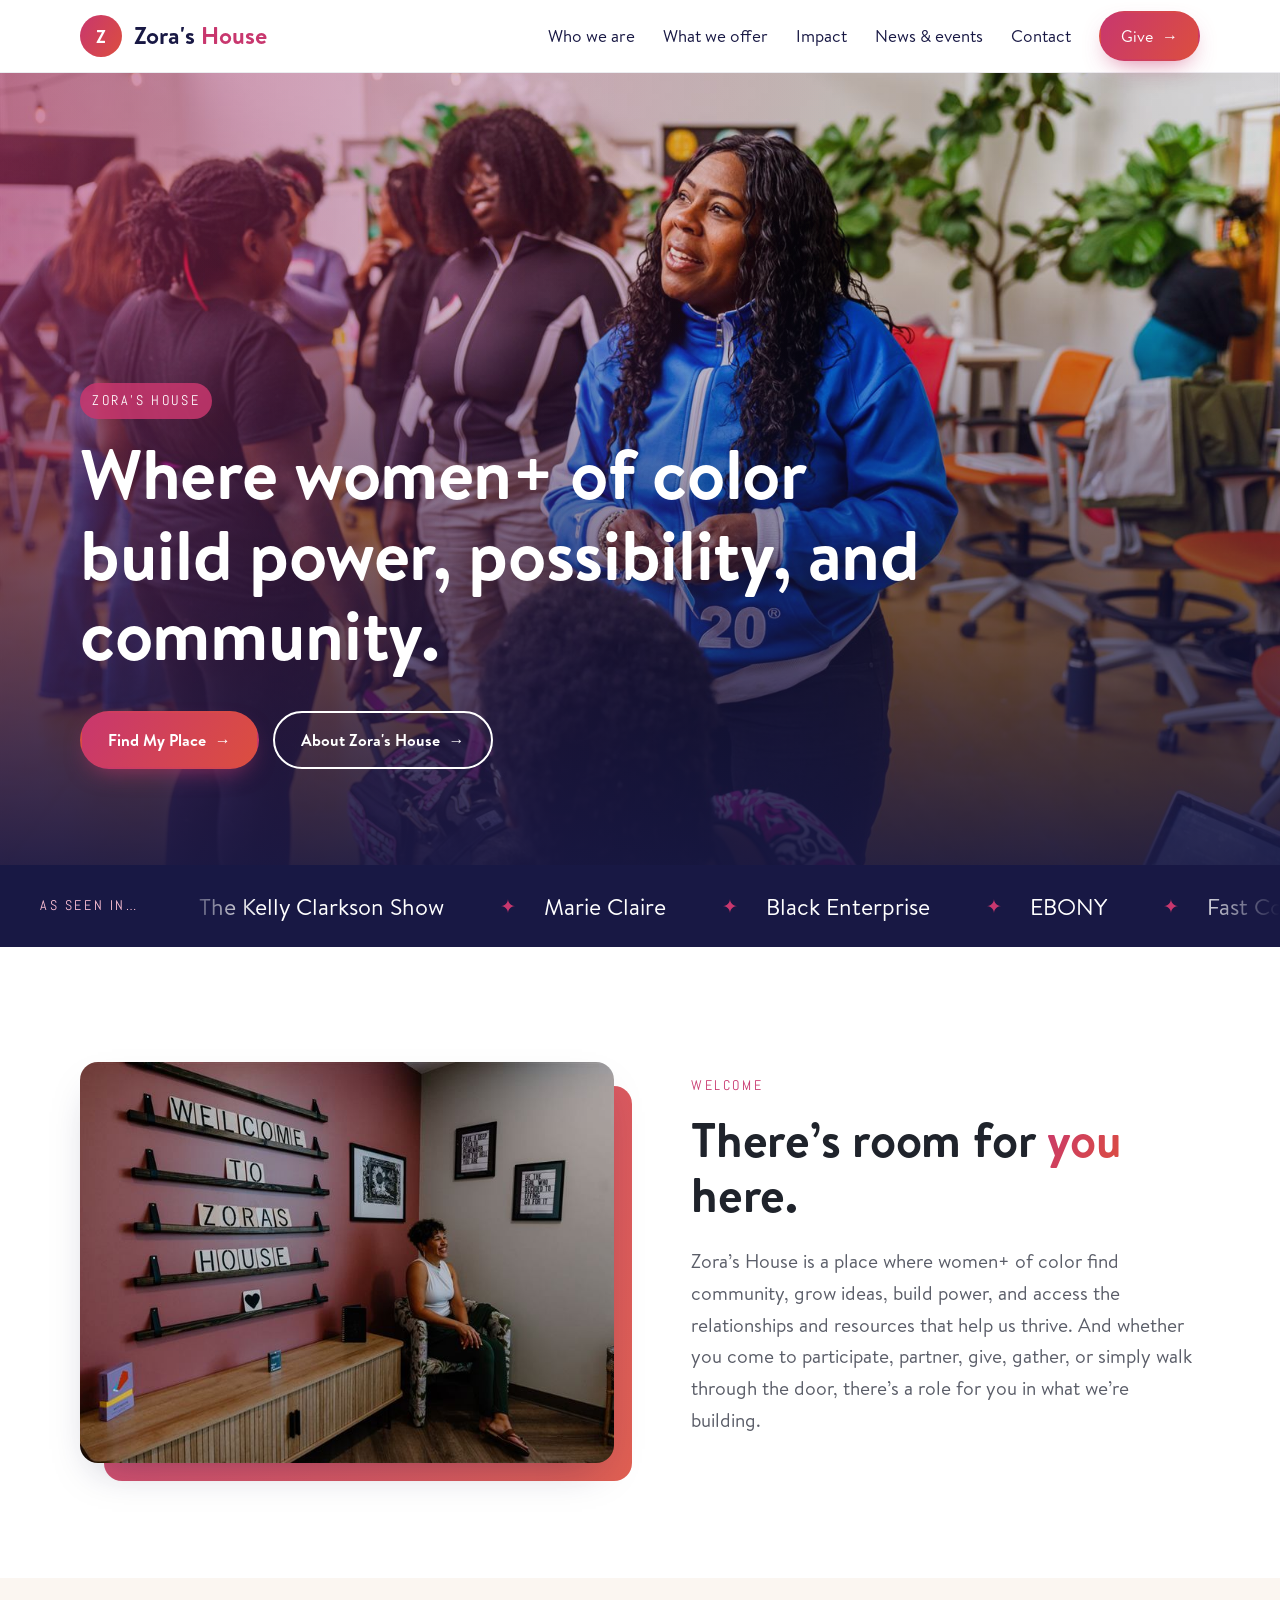
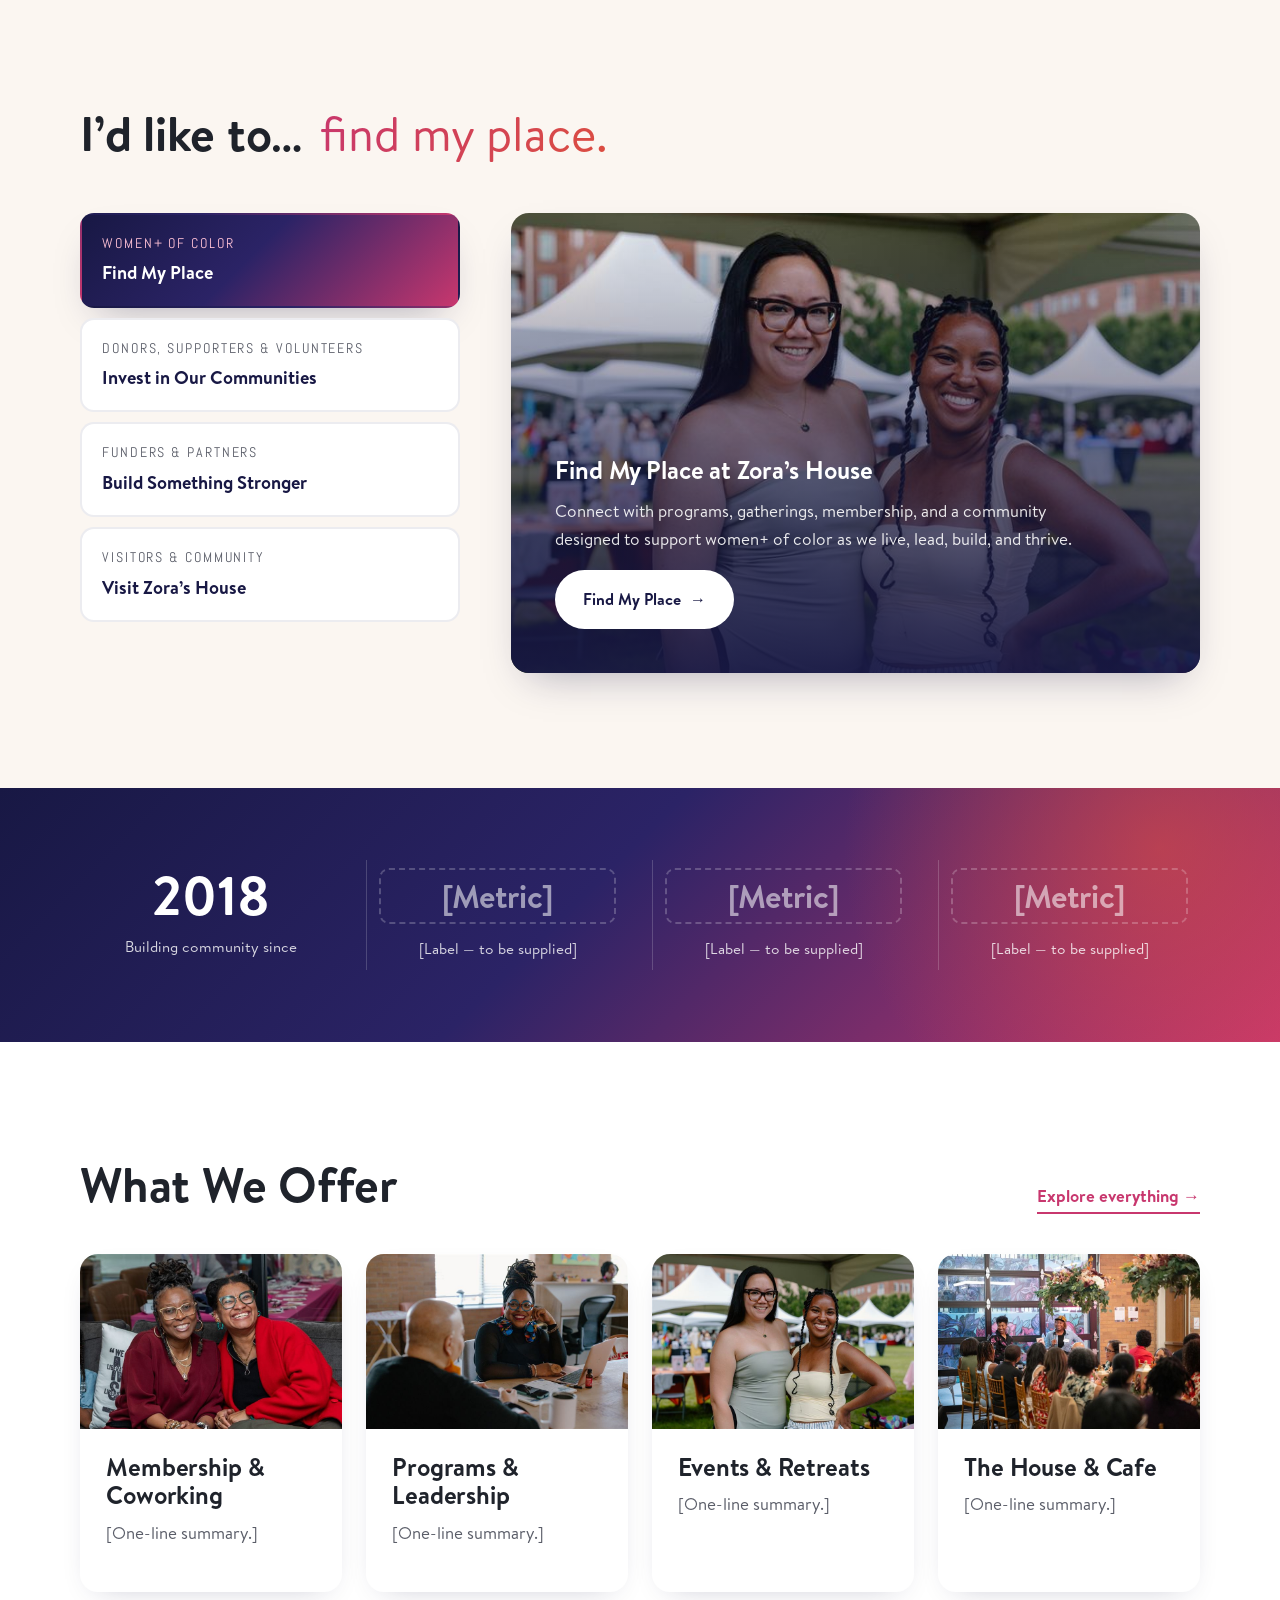
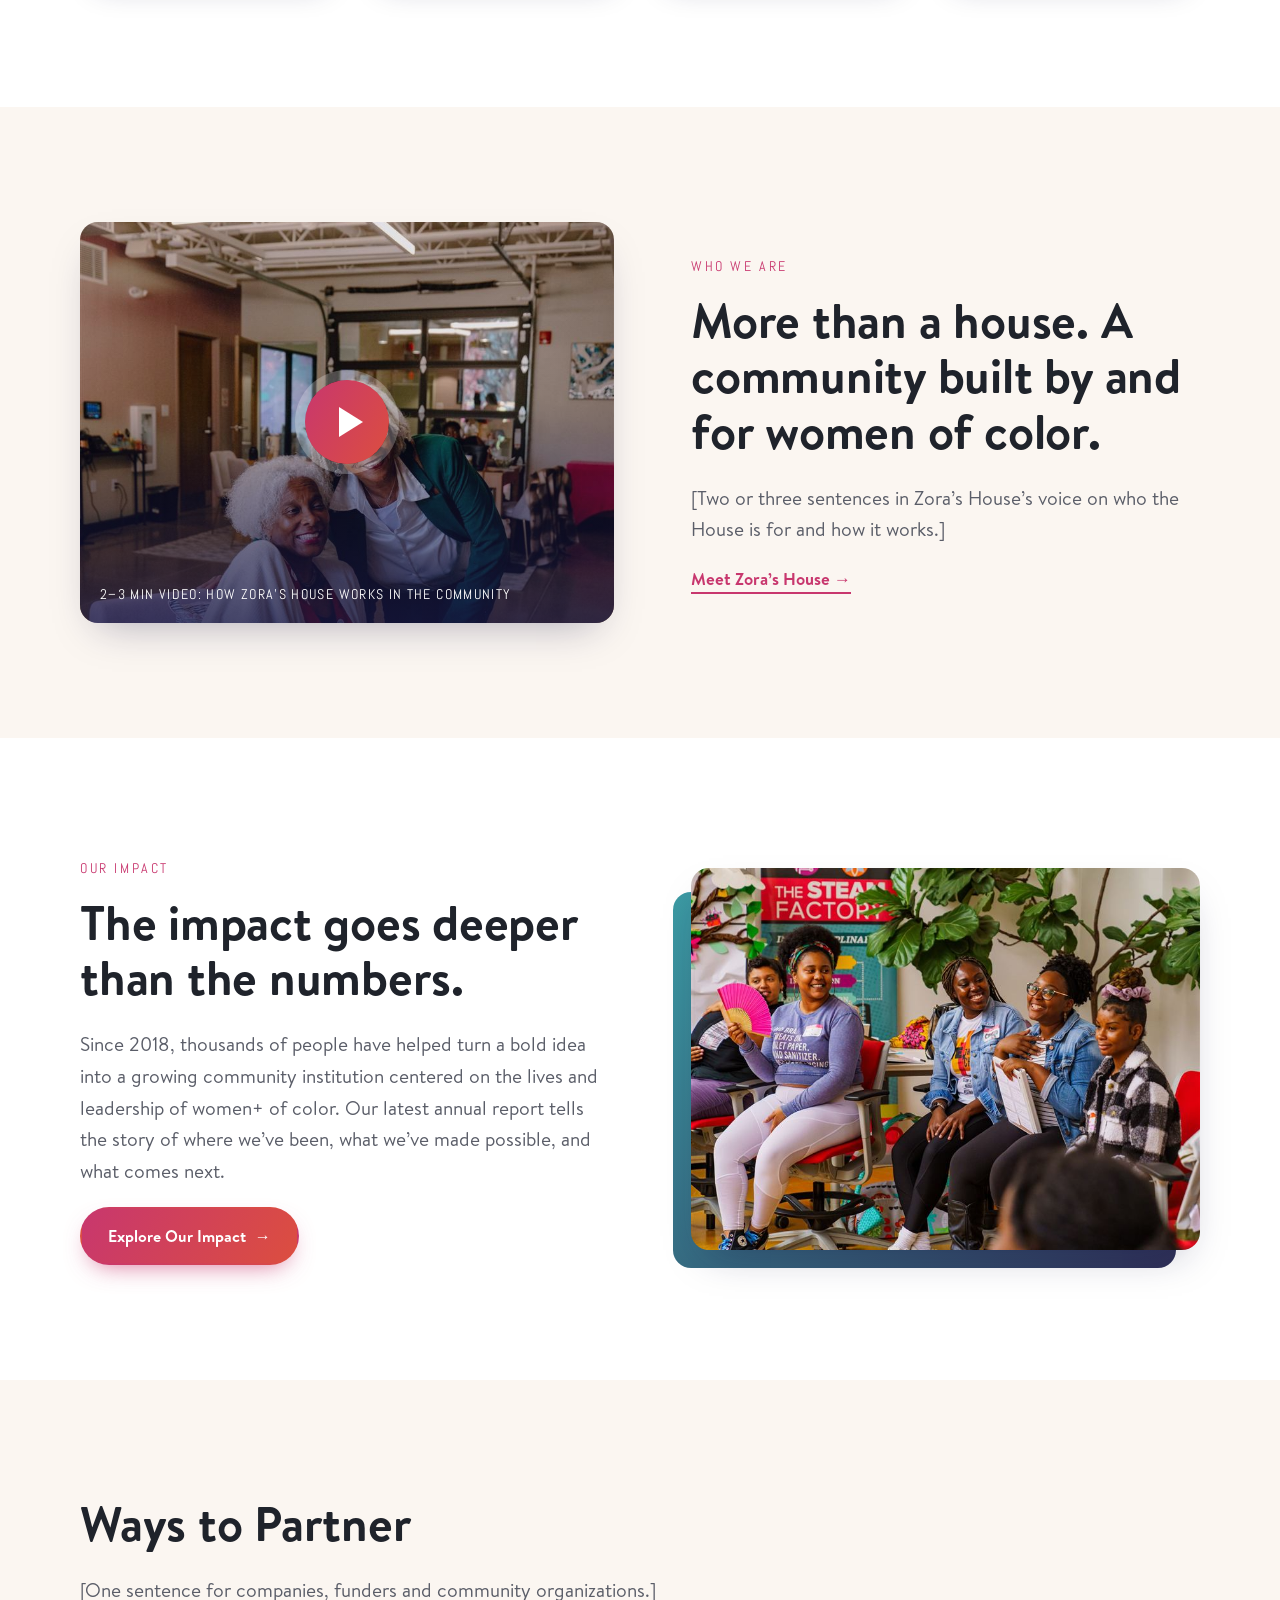
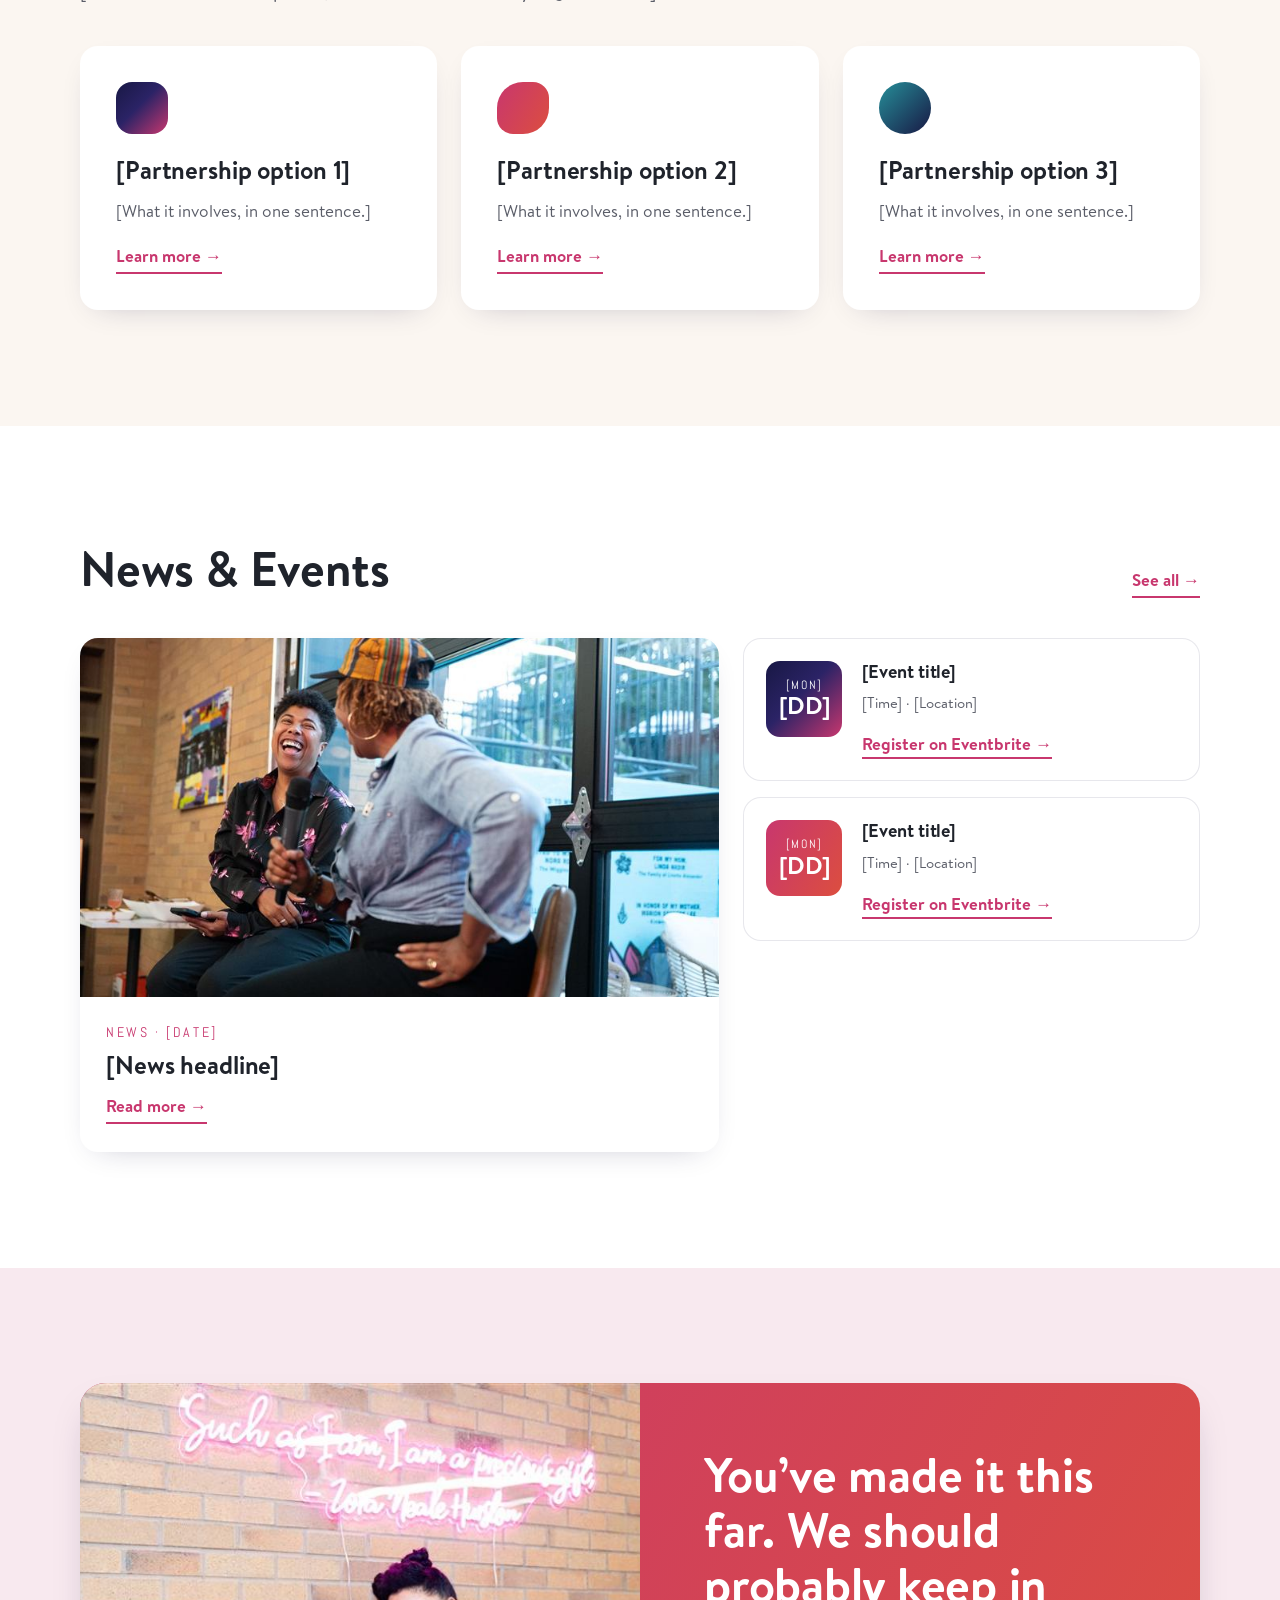
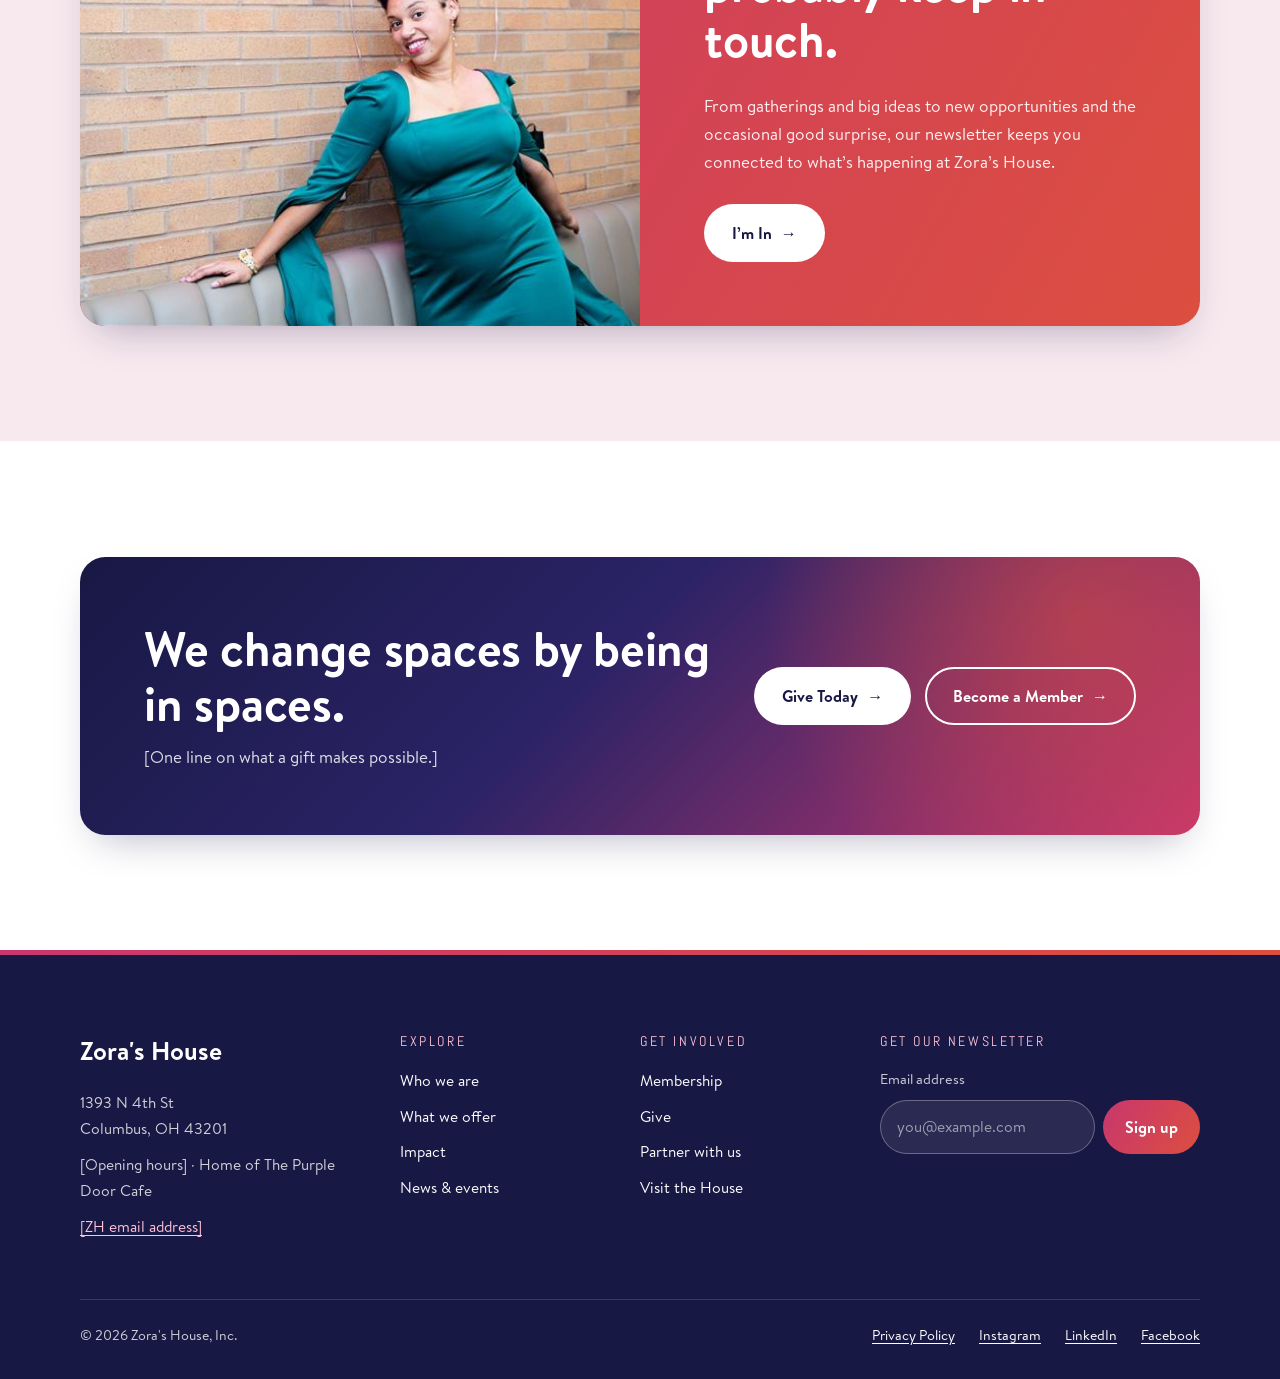
==== commit 98046395: "Add template" ====
--- a/site/index.html
+++ b/site/index.html
@@ -11,16 +11,19 @@
 </head>
 <body>
 
-<!-- PREVIEW HEADER: in WordPress the theme's own header/menu replaces this block. -->
+<!-- SITE HEADER: identical on every page. -->
 <header class="zh zh-site-header">
   <div class="zh-wrap">
-    <a class="zh-logo" href="index.html">Zora's <span>House</span></a>
+    <a class="zh-logo" href="index.html"><span class="zh-logo__mark" aria-hidden="true">Z</span><span class="zh-logo__name">Zora's <span>House</span></span></a>
     <button class="zh-nav-toggle" aria-controls="zh-nav" aria-expanded="false" aria-label="Menu"><span></span><span></span><span></span></button>
     <nav class="zh-nav" id="zh-nav" aria-label="Main">
       <ul>
-        <li><a href="index.html" aria-current="page">Home</a></li>
-        <li><a href="about.html">About</a></li>
-        <li><a class="zh-btn zh-btn--primary" href="#" data-zh-pending="Donate page URL">Invest</a></li>
+        <li><a href="about.html">Who we are</a></li>
+        <li><a href="individuals.html">What we offer</a></li>
+        <li><a href="about.html#zh-impact">Impact</a></li>
+        <li><a href="news-events.html">News &amp; events</a></li>
+        <li><a href="contact.html">Contact</a></li>
+        <li><a class="zh-btn zh-btn--primary" href="#" data-zh-pending="Donate page URL">Give</a></li>
       </ul>
     </nav>
   </div>
@@ -205,7 +208,7 @@
         <a class="zh-link" href="#" data-zh-pending="What We Offer page URL">Explore everything</a>
       </div>
       <div class="zh-cards4">
-        <a class="zh-pcard zh-reveal" href="#" data-zh-pending="Membership page URL">
+        <a class="zh-pcard zh-reveal" href="membership.html">
           <img src="assets/images/home/zora-shouse66-800.jpg" alt="Two women laughing together on a couch at Zora's House" loading="lazy">
           <div class="zh-pcard__body">
             <h3 class="zh-h3">Membership &amp; Coworking</h3>
@@ -219,7 +222,7 @@
             <p>[One-line summary.]</p>
           </div>
         </a>
-        <a class="zh-pcard zh-reveal" data-delay="2" href="#" data-zh-pending="Events page URL">
+        <a class="zh-pcard zh-reveal" data-delay="2" href="news-events.html">
           <img src="assets/images/home/joyfest2026-108-800.jpg" alt="Two smiling women at an outdoor Zora's House festival" loading="lazy">
           <div class="zh-pcard__body">
             <h3 class="zh-h3">Events &amp; Retreats</h3>
@@ -313,7 +316,7 @@
     <div class="zh-wrap">
       <div class="zh-sechead zh-reveal">
         <h2 class="zh-h2">News &amp; Events</h2>
-        <a class="zh-link" href="#" data-zh-pending="News &amp; events page URL">See all</a>
+        <a class="zh-link" href="news-events.html">See all</a>
       </div>
       <div class="zh-ne">
         <article class="zh-pcard zh-reveal">
@@ -375,7 +378,7 @@
         </div>
         <div class="zh-ctaband__actions">
           <a class="zh-btn zh-btn--light" href="#" data-zh-pending="Donate page URL">Give Today</a>
-          <a class="zh-btn zh-btn--ghost" href="#" data-zh-pending="Membership page URL">Become a Member</a>
+          <a class="zh-btn zh-btn--ghost" href="membership.html">Become a Member</a>
         </div>
       </div>
     </div>
@@ -383,17 +386,57 @@
 
 </main>
 
-<!-- PREVIEW FOOTER: the brief's footer links are still blank; WordPress theme footer replaces this. -->
+<!-- SITE FOOTER: identical on every page. Replace the [bracketed] details and the # links. -->
 <footer class="zh zh-site-footer">
   <div class="zh-wrap">
-    <div class="zh-footer-grid">
-      <a class="zh-logo" href="index.html">Zora's House</a>
-      <ul class="zh-footer-links">
-        <li><a href="index.html">Home</a></li>
-        <li><a href="about.html">About</a></li>
+    <div class="zh-footer__grid">
+      <div class="zh-footer__about">
+        <p class="zh-footer__brand">Zora's House</p>
+        <p>1393 N 4th St<br>Columbus, OH 43201</p>
+        <p>[Opening hours] · Home of The Purple Door Cafe</p>
+        <p class="zh-footer__email"><a href="mailto:hello@example.com" data-zh-pending="Zora's House email address">[ZH email address]</a></p>
+      </div>
+      <div>
+        <p class="zh-footer__title">Explore</p>
+        <ul class="zh-footer__links">
+          <li><a href="about.html">Who we are</a></li>
+          <li><a href="individuals.html">What we offer</a></li>
+          <li><a href="about.html#zh-impact">Impact</a></li>
+          <li><a href="news-events.html">News &amp; events</a></li>
+        </ul>
+      </div>
+      <div>
+        <p class="zh-footer__title">Get involved</p>
+        <ul class="zh-footer__links">
+          <li><a href="membership.html">Membership</a></li>
+          <li><a href="#" data-zh-pending="Donate page URL">Give</a></li>
+          <li><a href="contact.html?topic=Partnering%20with%20Zora%E2%80%99s%20House">Partner with us</a></li>
+          <li><a href="contact.html?topic=Visiting%20or%20booking%20the%20House">Visit the House</a></li>
+        </ul>
+      </div>
+      <div>
+        <p class="zh-footer__title">Get our newsletter</p>
+        <!-- Connect a mailing-list provider: add action="<provider form URL>" method="post"
+             (and rename the input to the provider's field name, e.g. EMAIL for Mailchimp). -->
+        <form class="zh-signup" data-zh-newsletter>
+          <label for="zh-signup-email">Email address</label>
+          <div class="zh-signup__row">
+            <input id="zh-signup-email" type="email" name="EMAIL" placeholder="you@example.com" autocomplete="email" required>
+            <button type="submit">Sign up</button>
+          </div>
+          <p class="zh-signup__msg" role="status" hidden></p>
+        </form>
+      </div>
+    </div>
+    <div class="zh-footer__bottom">
+      <p>© 2026 Zora's House, Inc.</p>
+      <ul class="zh-footer__legal">
+        <li><a href="#" data-zh-pending="Privacy policy URL">Privacy Policy</a></li>
+        <li><a href="#" data-zh-pending="Instagram URL">Instagram</a></li>
+        <li><a href="#" data-zh-pending="LinkedIn URL">LinkedIn</a></li>
+        <li><a href="#" data-zh-pending="Facebook URL">Facebook</a></li>
       </ul>
     </div>
-    <p class="zh-footer-note">Footer links to be supplied.</p>
   </div>
 </footer>
 
--- a/site/assets/css/zora.css
+++ b/site/assets/css/zora.css
@@ -204,10 +204,6 @@
 
 .zh-site-footer { background: var(--zh-navy); color: rgba(255, 255, 255, .8); padding: 56px 0 32px; font-size: .95rem; }
 .zh-site-footer .zh-logo { color: var(--zh-white); }
-.zh-footer-grid { display: flex; flex-wrap: wrap; justify-content: space-between; gap: 32px; align-items: flex-start; }
-.zh-footer-links { list-style: none; margin: 0; padding: 0; display: flex; flex-wrap: wrap; gap: 12px 28px; }
-.zh-footer-links a { color: var(--zh-white); text-decoration: none; }
-.zh-footer-note { margin-top: 40px; padding-top: 24px; border-top: 1px solid rgba(255, 255, 255, .15); font-size: .85rem; }
 
 /* ==========================================================================
    Hero
@@ -600,6 +596,162 @@
 .zh-stats__title { margin: 0; }
 
 /* ==========================================================================
+   Site header logo mark + full footer (D1 mockup: Site header / Site footer)
+   ========================================================================== */
+.zh-logo { display: inline-flex; align-items: center; gap: 12px; }
+.zh-logo .zh-logo__name { color: var(--zh-navy); }
+.zh-logo .zh-logo__name span { color: var(--zh-magenta); }
+.zh-logo .zh-logo__mark { flex: none; width: 42px; height: 42px; border-radius: 50%; display: grid; place-items: center; background: var(--zh-grad-warm); color: var(--zh-white); font-size: 1.15rem; }
+
+.zh-site-footer { position: relative; padding: clamp(56px, 7vw, 80px) 0 32px; font-size: .97rem; }
+.zh-site-footer::before { content: ""; position: absolute; left: 0; right: 0; top: 0; height: 5px; background: var(--zh-grad-warm); }
+.zh-site-footer a { color: var(--zh-white); text-decoration: none; }
+.zh-site-footer a:hover { color: #ffc2d6; }
+.zh-footer__grid { display: grid; grid-template-columns: 1.4fr 1fr 1fr 1.6fr; gap: 40px; }
+.zh-footer__brand { font-family: var(--zh-font-head); font-size: 1.6rem; font-weight: 700; color: var(--zh-white); margin-bottom: 14px; }
+.zh-footer__about p { margin-bottom: .7em; }
+.zh-footer__email a { color: #ffc2d6; text-decoration: underline; text-underline-offset: 3px; }
+.zh-footer__title { font-family: var(--zh-font-accent); font-size: .9rem; letter-spacing: .18em; text-transform: uppercase; color: #ffc2d6; margin: 0 0 14px; }
+.zh-footer__links { list-style: none; margin: 0; padding: 0; }
+.zh-footer__links li { margin-bottom: 10px; }
+.zh-footer__bottom { display: flex; flex-wrap: wrap; justify-content: space-between; align-items: center; gap: 12px 24px; margin-top: 48px; padding-top: 24px; border-top: 1px solid rgba(255, 255, 255, .15); font-size: .88rem; }
+.zh-footer__bottom p { margin: 0; }
+.zh-footer__legal { list-style: none; display: flex; flex-wrap: wrap; gap: 8px 24px; margin: 0; padding: 0; }
+.zh-footer__legal a { text-decoration: underline; text-underline-offset: 3px; }
+
+/* newsletter signup */
+.zh-signup label { display: block; font-size: .9rem; margin-bottom: 8px; }
+.zh-signup__row { display: flex; gap: 8px; }
+.zh-signup input[type="email"] { flex: 1; min-width: 0; padding: 13px 16px; border-radius: 999px; border: 1px solid rgba(255, 255, 255, .3); background: rgba(255, 255, 255, .08); color: var(--zh-white); font: inherit; }
+.zh-signup input[type="email"]::placeholder { color: rgba(255, 255, 255, .55); }
+.zh-signup button { flex: none; padding: 13px 22px; border: 0; border-radius: 999px; background: var(--zh-grad-warm); color: var(--zh-white); font-family: var(--zh-font-head); font-weight: 700; font-size: 1rem; cursor: pointer; }
+.zh-signup input:focus-visible, .zh-signup button:focus-visible { outline: 3px solid var(--zh-teal); outline-offset: 2px; }
+.zh-signup__msg { margin: 10px 0 0; font-size: .9rem; color: #ffc2d6; }
+
+/* ==========================================================================
+   Template pages (D3 Overview, D4 Contact Inquiry, D5 Events)
+   ========================================================================== */
+.zh-hero--page { min-height: min(64vh, 600px); }
+.zh-hero--compact { min-height: min(50vh, 460px); }
+.zh-hero--page .zh-hero__content,
+.zh-hero--compact .zh-hero__content { padding-top: clamp(72px, 10vw, 120px); }
+.zh-crumbs { font-size: .92rem; color: rgba(255, 255, 255, .85); margin-bottom: 18px; }
+.zh-crumbs a { color: var(--zh-white); text-underline-offset: 3px; }
+.zh-crumbs [aria-hidden] { margin: 0 4px; opacity: .6; }
+
+.zh-section--tight { padding-top: clamp(40px, 5vw, 64px); }
+.zh-wrap--narrow { max-width: 880px; }
+.zh-cards4 { margin-top: 40px; }
+.zh-sechead + .zh-cards4 { margin-top: 0; }
+.zh-pcard__body .zh-link { align-self: flex-start; margin-top: 4px; }
+
+/* detail blocks: photo + text, alternating sides */
+.zh-detail + .zh-detail { margin-top: clamp(56px, 8vw, 96px); }
+.zh-detail .zh-h2 { font-size: clamp(1.6rem, 3vw, 2.3rem); }
+
+/* Questions (native <details>, no JS needed) */
+.zh-faq { margin-top: 28px; border-top: 1px solid rgba(24, 24, 68, .12); }
+.zh-faq details { border-bottom: 1px solid rgba(24, 24, 68, .12); }
+.zh-faq summary { list-style: none; cursor: pointer; display: flex; justify-content: space-between; align-items: center; gap: 16px; padding: 22px 0; font-family: var(--zh-font-head); font-weight: 700; font-size: 1.15rem; color: var(--zh-navy); }
+.zh-faq summary::-webkit-details-marker { display: none; }
+.zh-faq summary::after { content: "+"; flex: none; width: 34px; height: 34px; border-radius: 50%; display: grid; place-items: center; font-size: 1.3rem; line-height: 1; color: var(--zh-magenta); border: 2px solid currentColor; transition: transform .25s ease; }
+.zh-faq details[open] summary::after { transform: rotate(45deg); }
+.zh-faq summary:focus-visible { outline: 3px solid var(--zh-teal); outline-offset: 3px; }
+.zh-faq details p { color: var(--zh-muted); padding-bottom: 22px; margin: 0; }
+
+/* compact event cards ("Related events"); reuses the Home .zh-event card */
+.zh-ecards { display: grid; grid-template-columns: repeat(3, 1fr); gap: 20px; }
+.zh-ecards .zh-event { align-items: center; background: var(--zh-white); border-color: transparent; box-shadow: 0 10px 30px -18px rgba(24, 24, 68, .3); }
+.zh-ecards .zh-event__meta { margin: 0; }
+.zh-event:nth-child(3n+3) .zh-event__date { background: var(--zh-grad-teal); }
+
+/* closing band, single line variant */
+.zh-ctaband .zh-h2:only-child { margin: 0; }
+.zh-ctaband > div:first-child { flex: 1 1 420px; }
+
+/* Program page: key facts */
+.zh-facts { display: grid; grid-template-columns: repeat(3, 1fr); gap: 20px; }
+.zh-fact { border-radius: var(--zh-radius); padding: clamp(24px, 3vw, 32px); background: var(--zh-blush); }
+.zh-fact:nth-child(2) { background: #fde9e5; }
+.zh-fact:nth-child(3) { background: #e3f2f3; }
+.zh-fact--wide { grid-column: 1 / -1; background: var(--zh-cream); border: 1px solid rgba(24, 24, 68, .08); }
+.zh-fact__label { font-family: var(--zh-font-accent); font-size: .85rem; letter-spacing: .16em; text-transform: uppercase; color: var(--zh-magenta); margin: 0 0 8px; }
+.zh-fact__value { margin: 0; color: var(--zh-navy); }
+
+/* Contact Inquiry: form card + info cards */
+.zh-contact { display: grid; grid-template-columns: 1.8fr 1fr; gap: clamp(24px, 4vw, 48px); align-items: start; }
+.zh-formcard { background: var(--zh-white); border-radius: var(--zh-radius); padding: clamp(28px, 4vw, 48px); box-shadow: 0 10px 30px -18px rgba(24, 24, 68, .3); border: 1px solid rgba(24, 24, 68, .06); }
+.zh-formcard__note { font-size: .9rem; color: var(--zh-muted); margin: 16px 0 0; }
+.zh-form { margin-top: 20px; }
+.zh-form__row { display: grid; grid-template-columns: 1fr 1fr; gap: 0 20px; }
+.zh-form__field { margin: 0 0 18px; }
+.zh-form label { display: block; font-family: var(--zh-font-head); font-weight: 700; font-size: .95rem; color: var(--zh-navy); margin-bottom: 6px; }
+.zh-form input, .zh-form select, .zh-form textarea { width: 100%; padding: 13px 16px; border: 1.5px solid rgba(24, 24, 68, .18); border-radius: 12px; background: var(--zh-white); color: var(--zh-ink); font: inherit; transition: border-color .2s, box-shadow .2s; }
+.zh-form textarea { resize: vertical; min-height: 160px; }
+.zh-form input:focus, .zh-form select:focus, .zh-form textarea:focus { outline: none; border-color: var(--zh-teal); box-shadow: 0 0 0 3px rgba(38, 143, 153, .2); }
+.zh-form__notice { padding: 14px 18px; border-radius: 12px; margin: 0 0 20px; font-weight: 700; background: #e3f2f3; color: #1b6870; }
+.zh-form__notice[hidden] { display: none; }
+
+.zh-infocards { display: grid; gap: 20px; }
+.zh-info { border-radius: var(--zh-radius); padding: clamp(24px, 3vw, 32px); background: var(--zh-blush); }
+.zh-info .zh-h3 { font-size: 1.2rem; margin-bottom: .4em; }
+.zh-info p { margin: 0 0 .5em; }
+.zh-info a { color: var(--zh-magenta); text-underline-offset: 3px; }
+.zh-info__muted { color: var(--zh-muted); }
+.zh-info--coral { background: #fde9e5; }
+.zh-info--grad { background: var(--zh-grad-cool); color: var(--zh-white); }
+.zh-info--grad p { color: rgba(255, 255, 255, .88); }
+.zh-info--grad .zh-link { color: #ffc2d6; }
+
+/* Events: filters, featured event, event list */
+.zh-efilter { display: flex; flex-wrap: wrap; align-items: flex-end; gap: 16px; margin-bottom: 28px; }
+.zh-efilter label { display: grid; gap: 6px; font-family: var(--zh-font-head); font-weight: 700; font-size: .9rem; color: var(--zh-navy); }
+.zh-efilter select { min-width: 200px; padding: 11px 14px; border: 1.5px solid rgba(24, 24, 68, .18); border-radius: 12px; background: var(--zh-white); font: inherit; font-weight: 400; color: var(--zh-ink); }
+.zh-efilter select:focus-visible { outline: 3px solid var(--zh-teal); outline-offset: 2px; }
+.zh-efilter__count { margin: 0 0 0 auto; color: var(--zh-muted); font-size: .92rem; }
+
+.zh-feature { display: grid; grid-template-columns: 1fr 1fr; border-radius: var(--zh-radius); overflow: hidden; background: var(--zh-blush); box-shadow: 0 10px 30px -18px rgba(24, 24, 68, .3); margin-bottom: 28px; }
+.zh-feature img { width: 100%; height: 100%; min-height: 320px; object-fit: cover; }
+.zh-feature__body { padding: clamp(28px, 4vw, 56px); align-self: center; }
+
+.zh-elist { display: grid; gap: 14px; }
+.zh-erow { display: grid; grid-template-columns: auto 1fr auto; align-items: center; gap: 16px 24px; padding: 20px 24px; border-radius: var(--zh-radius); border: 1px solid rgba(24, 24, 68, .1); background: var(--zh-white); transition: box-shadow .3s ease, border-color .3s ease; }
+.zh-erow:hover { box-shadow: 0 10px 30px -18px rgba(24, 24, 68, .3); border-color: transparent; }
+.zh-erow[hidden] { display: none; }
+.zh-erow .zh-event__date { width: 76px; }
+.zh-erow:nth-child(4n+2) .zh-event__date { background: var(--zh-grad-warm); }
+.zh-erow:nth-child(4n+3) .zh-event__date { background: var(--zh-grad-teal); }
+.zh-erow:nth-child(4n+4) .zh-event__date { background: linear-gradient(135deg, var(--zh-coral), var(--zh-magenta)); }
+.zh-erow__tag { font-family: var(--zh-font-accent); font-size: .8rem; letter-spacing: .16em; text-transform: uppercase; color: var(--zh-magenta); margin: 0 0 2px; }
+.zh-erow .zh-event__title { font-size: 1.2rem; margin-bottom: .15em; }
+.zh-erow .zh-event__meta { margin: 0; }
+.zh-emore { display: flex; justify-content: center; margin-top: 24px; }
+.zh-emore[hidden] { display: none; }
+.zh-eempty { color: var(--zh-muted); text-align: center; padding: 24px; margin: 0; }
+.zh-eempty[hidden] { display: none; }
+
+@media (max-width: 1024px) {
+  .zh-nav ul { gap: 18px; }
+  .zh-footer__grid { grid-template-columns: 1fr 1fr; }
+  .zh-ecards { grid-template-columns: 1fr 1fr; }
+}
+
+@media (max-width: 860px) {
+  .zh-contact, .zh-feature, .zh-facts, .zh-ecards { grid-template-columns: 1fr; }
+  .zh-feature img { min-height: 240px; max-height: 320px; }
+  .zh-erow { grid-template-columns: auto 1fr; }
+  .zh-erow > .zh-btn { grid-column: 1 / -1; justify-self: start; }
+}
+
+@media (max-width: 560px) {
+  .zh-footer__grid, .zh-form__row { grid-template-columns: 1fr; }
+  .zh-efilter select { min-width: 0; width: 100%; }
+  .zh-efilter label { flex: 1 1 140px; }
+  .zh-efilter__count { margin-left: 0; width: 100%; }
+  .zh-signup__row { flex-direction: column; }
+}
+
+/* ==========================================================================
    Scroll reveal (enabled by JS; content is visible without it)
    ========================================================================== */
 .zh.zh-js .zh-reveal { opacity: 0; transform: translateY(28px); transition: opacity .8s ease, transform .8s ease; }
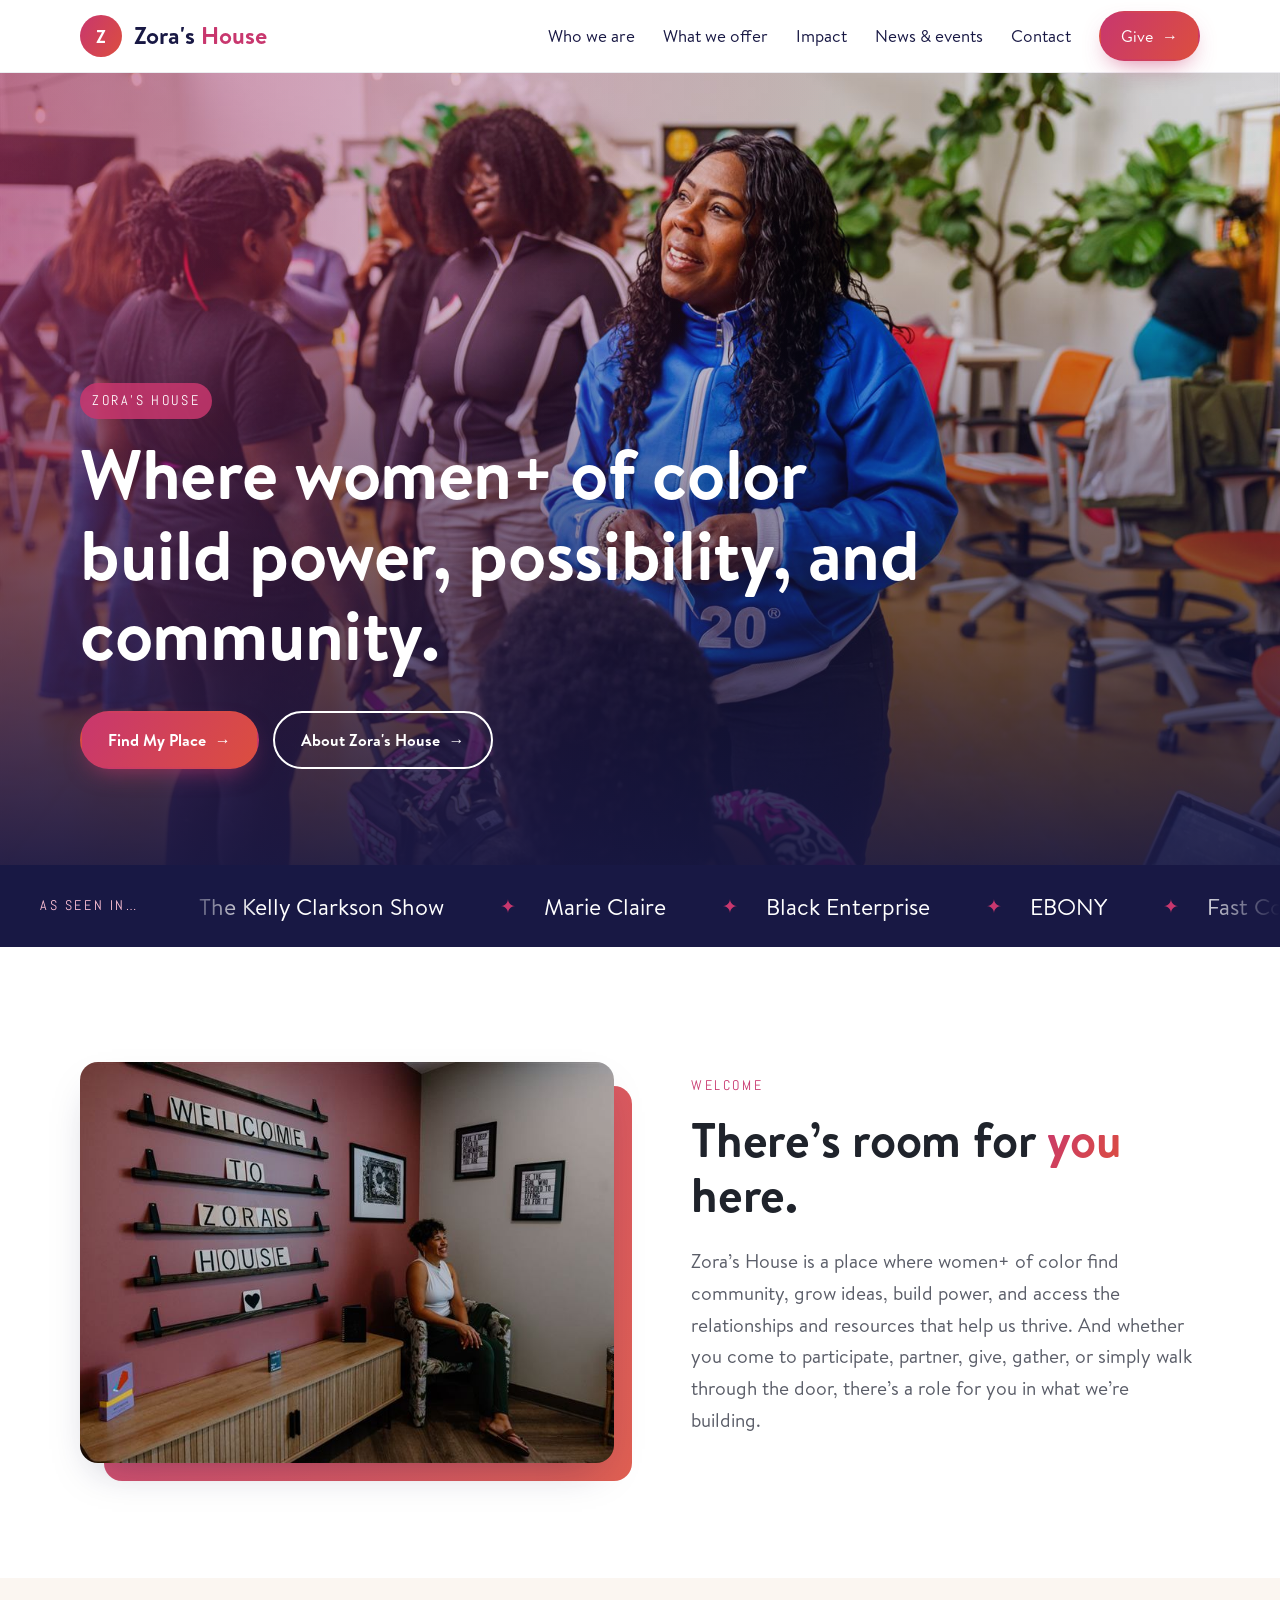
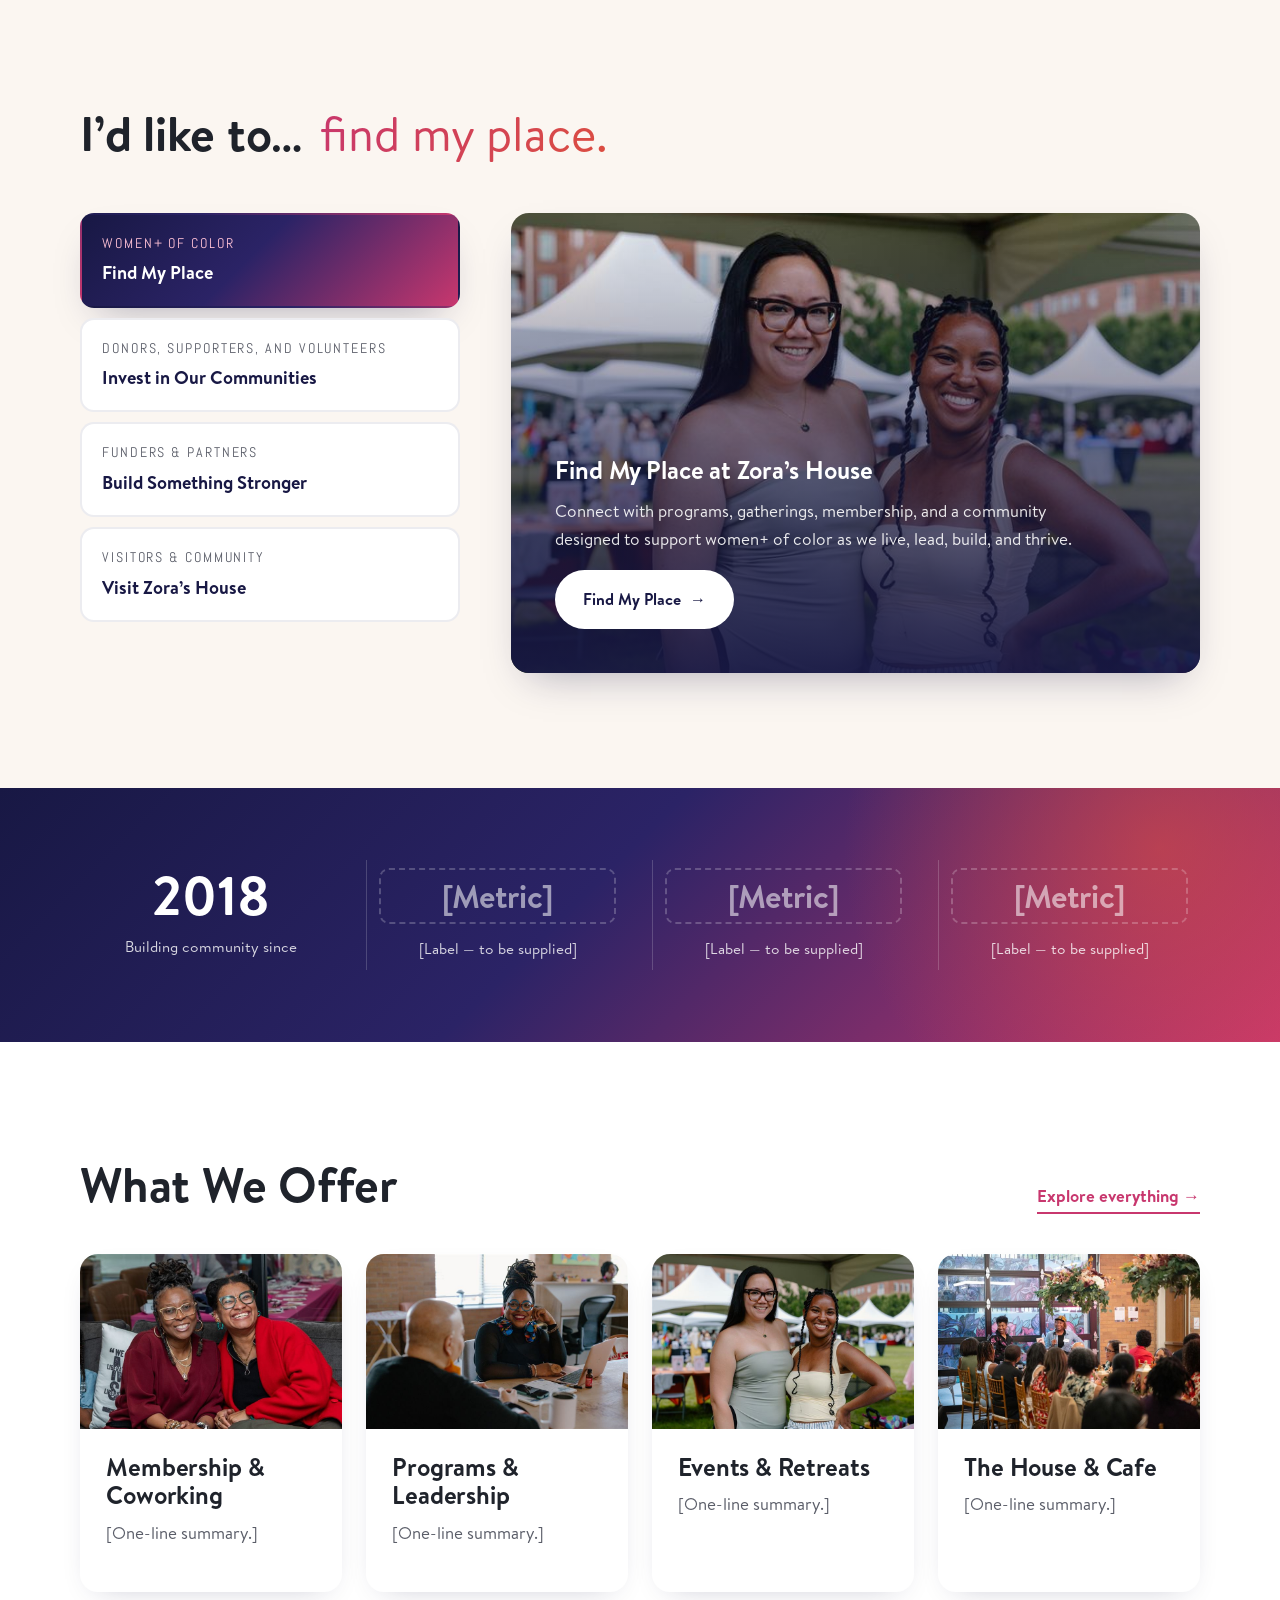
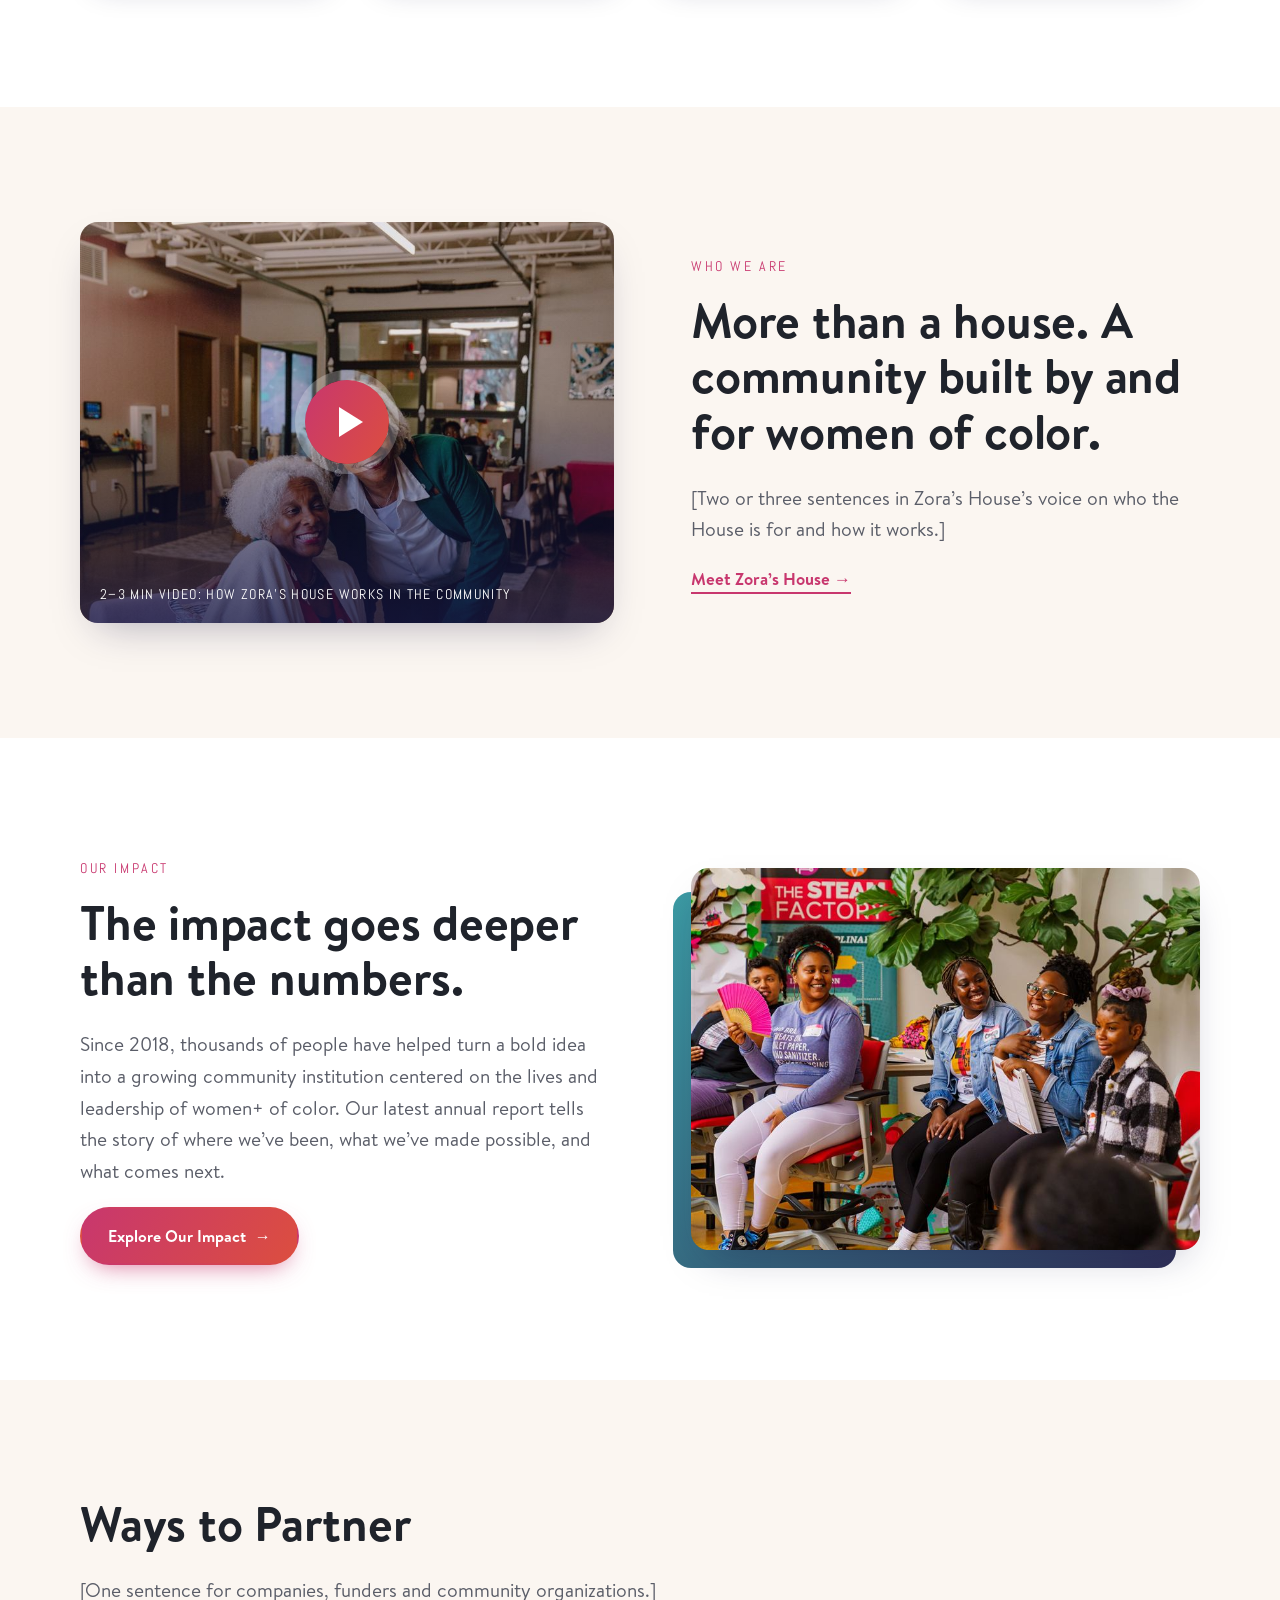
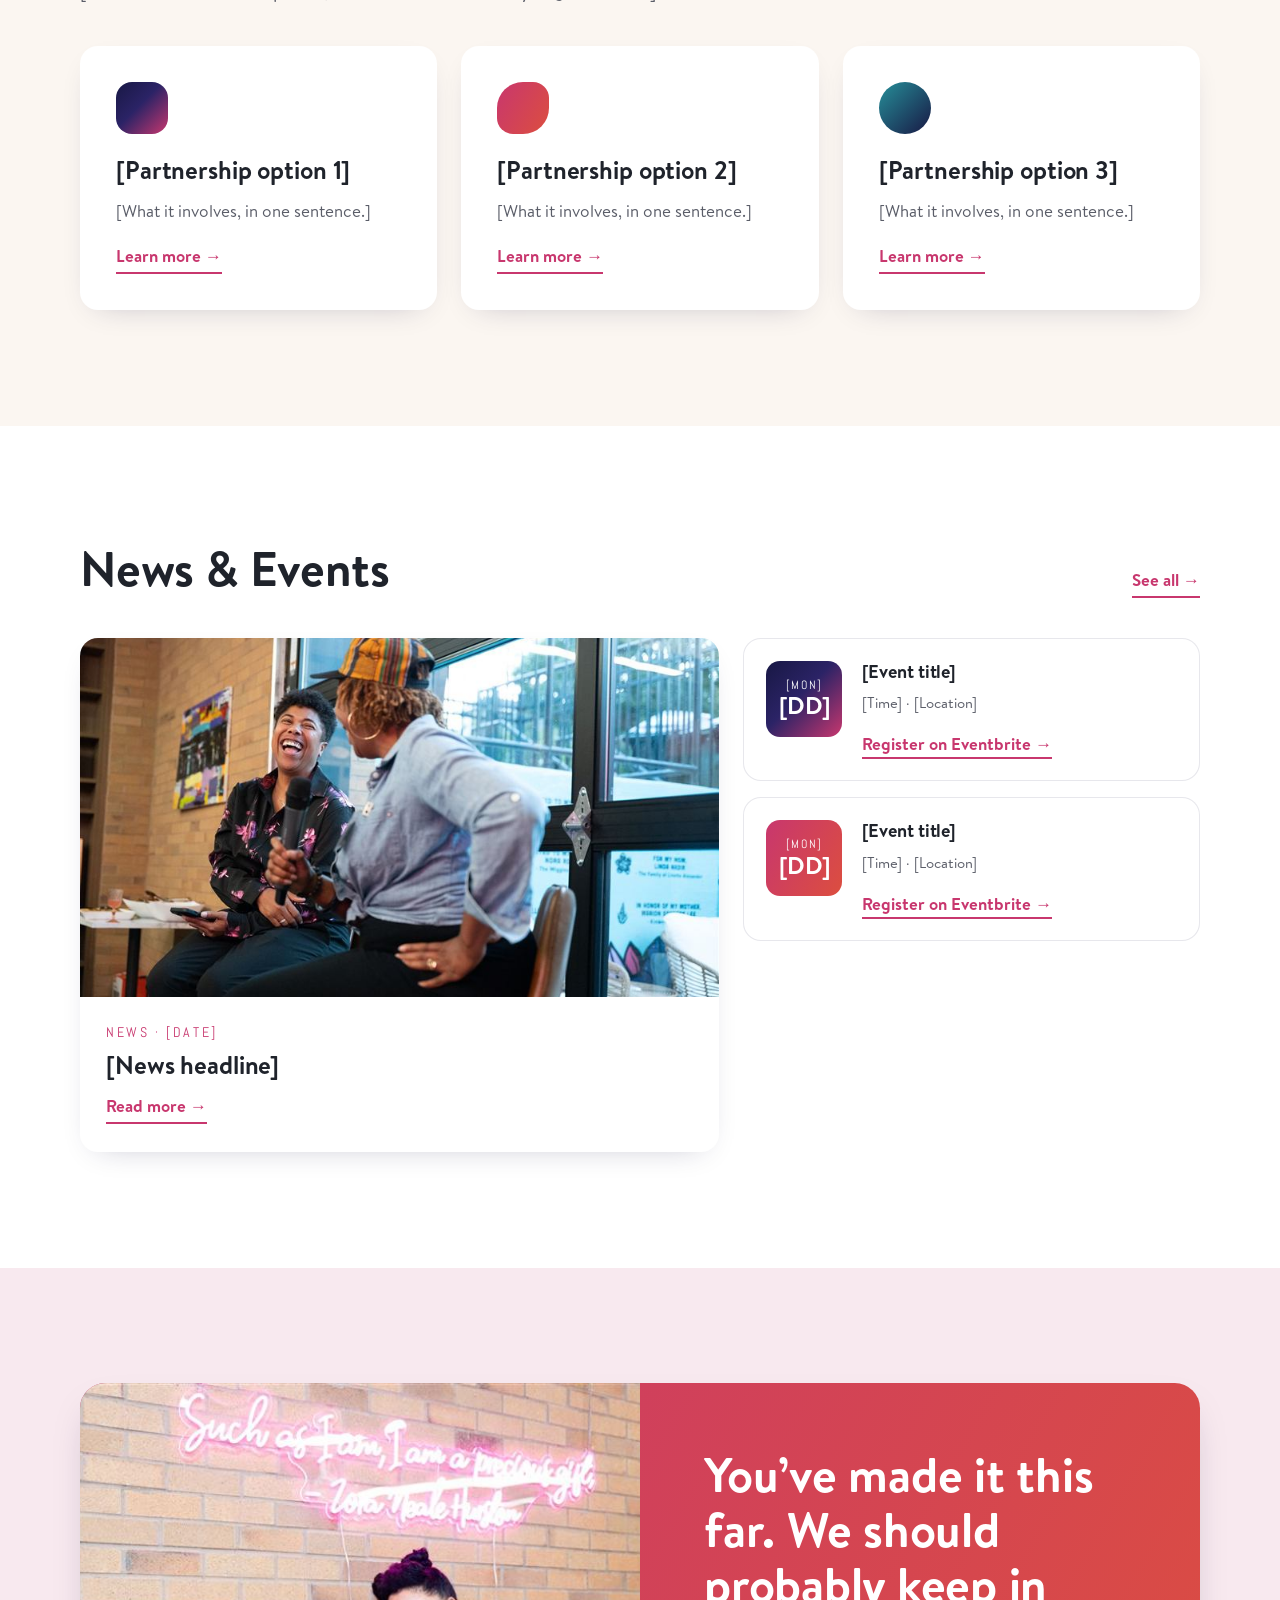
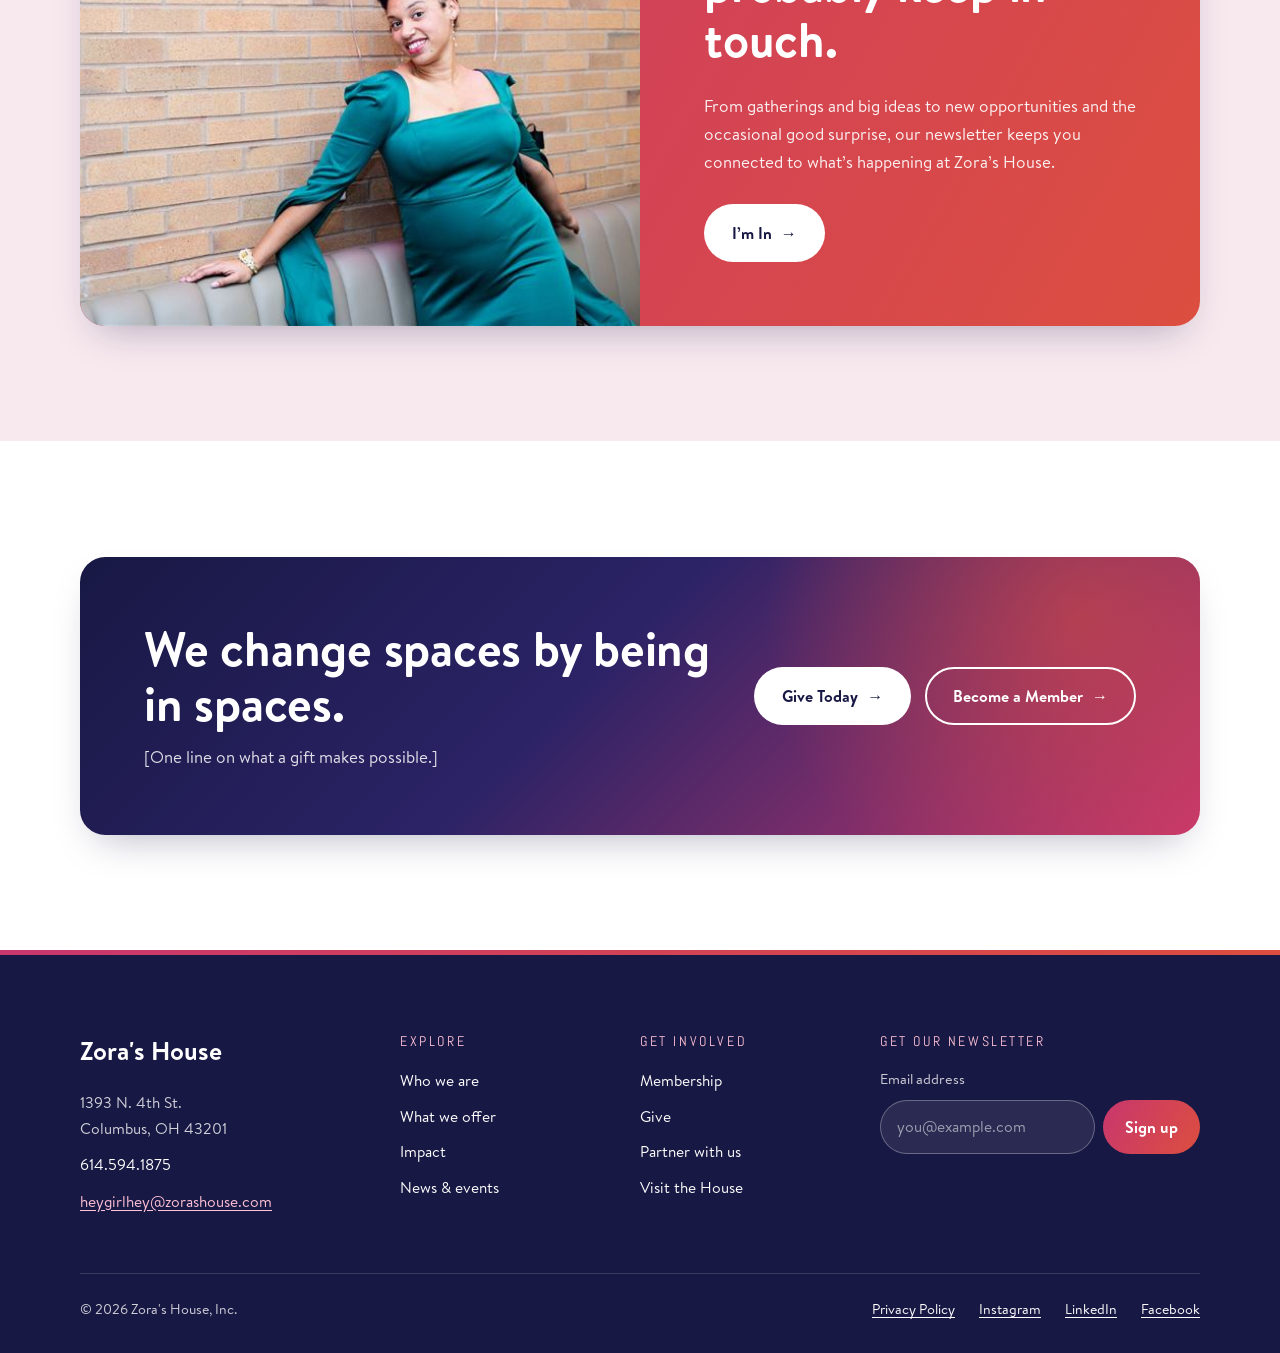
==== commit 293f374e: "Add contet" ====
--- a/site/index.html
+++ b/site/index.html
@@ -113,7 +113,7 @@
             <small>Women+ of Color</small><strong>Find My Place</strong>
           </button>
           <button class="zh-tab" role="tab" id="zh-tab-2" aria-controls="zh-panel-2" aria-selected="false" tabindex="-1" data-zh-verb="invest in our future.">
-            <small>Donors, Supporters &amp; Volunteers</small><strong>Invest in Our Communities</strong>
+            <small>Donors, Supporters, and Volunteers</small><strong>Invest in Our Communities</strong>
           </button>
           <button class="zh-tab" role="tab" id="zh-tab-3" aria-controls="zh-panel-3" aria-selected="false" tabindex="-1" data-zh-verb="build together.">
             <small>Funders &amp; Partners</small><strong>Build Something Stronger</strong>
@@ -386,15 +386,15 @@
 
 </main>
 
-<!-- SITE FOOTER: identical on every page. Replace the [bracketed] details and the # links. -->
+<!-- SITE FOOTER: identical on every page. Replace the # links. -->
 <footer class="zh zh-site-footer">
   <div class="zh-wrap">
     <div class="zh-footer__grid">
       <div class="zh-footer__about">
         <p class="zh-footer__brand">Zora's House</p>
-        <p>1393 N 4th St<br>Columbus, OH 43201</p>
-        <p>[Opening hours] · Home of The Purple Door Cafe</p>
-        <p class="zh-footer__email"><a href="mailto:hello@example.com" data-zh-pending="Zora's House email address">[ZH email address]</a></p>
+        <p>1393 N. 4th St.<br>Columbus, OH 43201</p>
+        <p><a href="tel:+16145941875">614.594.1875</a></p>
+        <p class="zh-footer__email"><a href="mailto:heygirlhey@zorashouse.com">heygirlhey@zorashouse.com</a></p>
       </div>
       <div>
         <p class="zh-footer__title">Explore</p>
@@ -410,8 +410,8 @@
         <ul class="zh-footer__links">
           <li><a href="membership.html">Membership</a></li>
           <li><a href="#" data-zh-pending="Donate page URL">Give</a></li>
-          <li><a href="contact.html?topic=Partnering%20with%20Zora%E2%80%99s%20House">Partner with us</a></li>
-          <li><a href="contact.html?topic=Visiting%20or%20booking%20the%20House">Visit the House</a></li>
+          <li><a href="contact.html?topic=Partnership">Partner with us</a></li>
+          <li><a href="contact.html">Visit the House</a></li>
         </ul>
       </div>
       <div>
--- a/site/assets/css/zora.css
+++ b/site/assets/css/zora.css
@@ -752,6 +752,85 @@
 }
 
 /* ==========================================================================
+   Page content: Membership, Contact, Events/Calendar
+   ========================================================================== */
+.zh-measure { max-width: 72ch; }
+.zh-section--flushbottom { padding-bottom: 0; }
+.zh-facts--after { margin-top: 40px; }
+.zh-faq details p a, .zh-formcard__note a { color: var(--zh-magenta); text-underline-offset: 3px; }
+.zh-form label .zh-form__opt { font-family: var(--zh-font-body); font-weight: 400; color: var(--zh-muted); }
+.zh-info .zh-h3 + .zh-link { margin-top: 4px; }
+
+/* storytelling break: a strip of photos */
+.zh-gallery { display: grid; grid-template-columns: repeat(3, 1fr); gap: 6px; }
+.zh-gallery img { width: 100%; aspect-ratio: 4 / 3; object-fit: cover; display: block; }
+
+/* testimonials */
+.zh-section--navy .zh-center .zh-h2 { margin-bottom: 0; }
+.zh-quotes { display: grid; grid-template-columns: repeat(3, 1fr); gap: 24px; margin-top: 48px; }
+.zh-quote { margin: 0; padding: clamp(26px, 3vw, 36px); border-radius: var(--zh-radius); background: rgba(255, 255, 255, .06); border-top: 5px solid var(--zh-magenta); display: flex; flex-direction: column; }
+.zh-quote:nth-child(2) { border-top-color: var(--zh-coral); }
+.zh-quote:nth-child(3) { border-top-color: var(--zh-teal); }
+.zh-quote blockquote { margin: 0 0 20px; flex: 1; }
+.zh-quote blockquote p { font-family: var(--zh-font-head); font-size: 1.15rem; line-height: 1.55; color: var(--zh-white); margin: 0; }
+.zh-quote figcaption { font-family: var(--zh-font-accent); font-size: .85rem; letter-spacing: .16em; text-transform: uppercase; color: #ffc2d6; }
+.zh-quote figcaption::before { content: "— "; }
+
+/* membership updates signup inside the gradient band */
+.zh-signup--band { flex: 1 1 340px; max-width: 460px; }
+.zh-news .zh-eyebrow { color: #ffd6e4; }
+
+/* events: featured, rows with photo, toolbar, view toggle */
+.zh-feature--spaced { margin: 40px 0 0; }
+.zh-erow { grid-template-columns: 200px 1fr auto; }
+.zh-erow__media { position: relative; }
+.zh-erow__media img { width: 100%; aspect-ratio: 4 / 3; object-fit: cover; border-radius: 12px; display: block; }
+.zh-erow__media .zh-event__date { position: absolute; top: 10px; left: 10px; width: 62px; height: 62px; }
+.zh-erow__media .zh-event__date strong { font-size: 1.3rem; }
+.zh-erow .zh-event__title a { color: inherit; text-decoration: none; }
+.zh-erow .zh-event__title a:hover { color: var(--zh-magenta); }
+.zh-erow__host { margin: 4px 0 0; font-size: .92rem; font-weight: 700; color: var(--zh-navy); }
+.zh-erow__desc { margin: 4px 0 0; color: var(--zh-muted); }
+.zh-elist[hidden] { display: none; }
+
+.zh-etools { display: flex; flex-wrap: wrap; justify-content: space-between; align-items: flex-end; gap: 16px 24px; margin-bottom: 28px; }
+.zh-etools .zh-efilter { margin: 0; flex: 1 1 600px; }
+.zh-etools .zh-efilter select { min-width: 170px; }
+.zh-eview { display: inline-flex; padding: 4px; border-radius: 999px; border: 1.5px solid rgba(24, 24, 68, .18); }
+.zh-eview button { border: 0; background: transparent; padding: 9px 18px; border-radius: 999px; font-family: var(--zh-font-head); font-weight: 700; font-size: .92rem; color: var(--zh-navy); cursor: pointer; }
+.zh-eview button[aria-pressed="true"] { background: var(--zh-navy); color: var(--zh-white); }
+.zh-eview button:focus-visible { outline: 3px solid var(--zh-teal); outline-offset: 2px; }
+
+/* events: calendar view */
+.zh-cal[hidden] { display: none; }
+.zh-cal__head { display: flex; align-items: center; gap: 16px; margin-bottom: 16px; }
+.zh-cal__title { flex: 1; text-align: center; margin: 0; }
+.zh-cal__grid { width: 100%; border-collapse: collapse; table-layout: fixed; }
+.zh-cal__grid th { padding: 10px 4px; font-family: var(--zh-font-accent); font-size: .8rem; font-weight: 400; letter-spacing: .14em; text-transform: uppercase; color: var(--zh-muted); }
+.zh-cal__grid td { height: 112px; padding: 8px; vertical-align: top; border: 1px solid rgba(24, 24, 68, .1); background: var(--zh-white); }
+.zh-cal__grid td.is-blank { background: var(--zh-cream); }
+.zh-cal__day { display: inline-grid; place-items: center; width: 28px; height: 28px; border-radius: 50%; font-size: .9rem; font-weight: 700; color: var(--zh-navy); }
+.zh-cal__grid td.is-today .zh-cal__day { background: var(--zh-magenta); color: var(--zh-white); }
+.zh-cal__ev { display: block; margin-top: 4px; padding: 4px 8px; border-radius: 6px; border-left: 3px solid var(--zh-magenta); background: var(--zh-blush); color: var(--zh-navy); font-size: .8rem; font-weight: 700; line-height: 1.3; text-decoration: none; overflow: hidden; text-overflow: ellipsis; white-space: nowrap; }
+.zh-cal__ev:hover { background: #f3d6e2; }
+
+@media (max-width: 860px) {
+  .zh-quotes { grid-template-columns: 1fr; }
+  .zh-erow { grid-template-columns: 150px 1fr; }
+}
+
+@media (max-width: 560px) {
+  .zh-gallery { grid-template-columns: 1fr 1fr; }
+  .zh-gallery img:first-child { grid-column: 1 / -1; }
+  .zh-erow { grid-template-columns: 1fr; }
+  .zh-erow__media img { aspect-ratio: 16 / 9; }
+  .zh-etools .zh-efilter select { min-width: 0; }
+  .zh-cal__grid td { height: 64px; padding: 4px; }
+  .zh-cal__day { width: 24px; height: 24px; font-size: .8rem; }
+  .zh-cal__ev { display: inline-block; width: 10px; height: 10px; margin: 2px 2px 0 0; padding: 0; border: 0; border-radius: 50%; background: var(--zh-magenta); font-size: 0; }
+}
+
+/* ==========================================================================
    Scroll reveal (enabled by JS; content is visible without it)
    ========================================================================== */
 .zh.zh-js .zh-reveal { opacity: 0; transform: translateY(28px); transition: opacity .8s ease, transform .8s ease; }
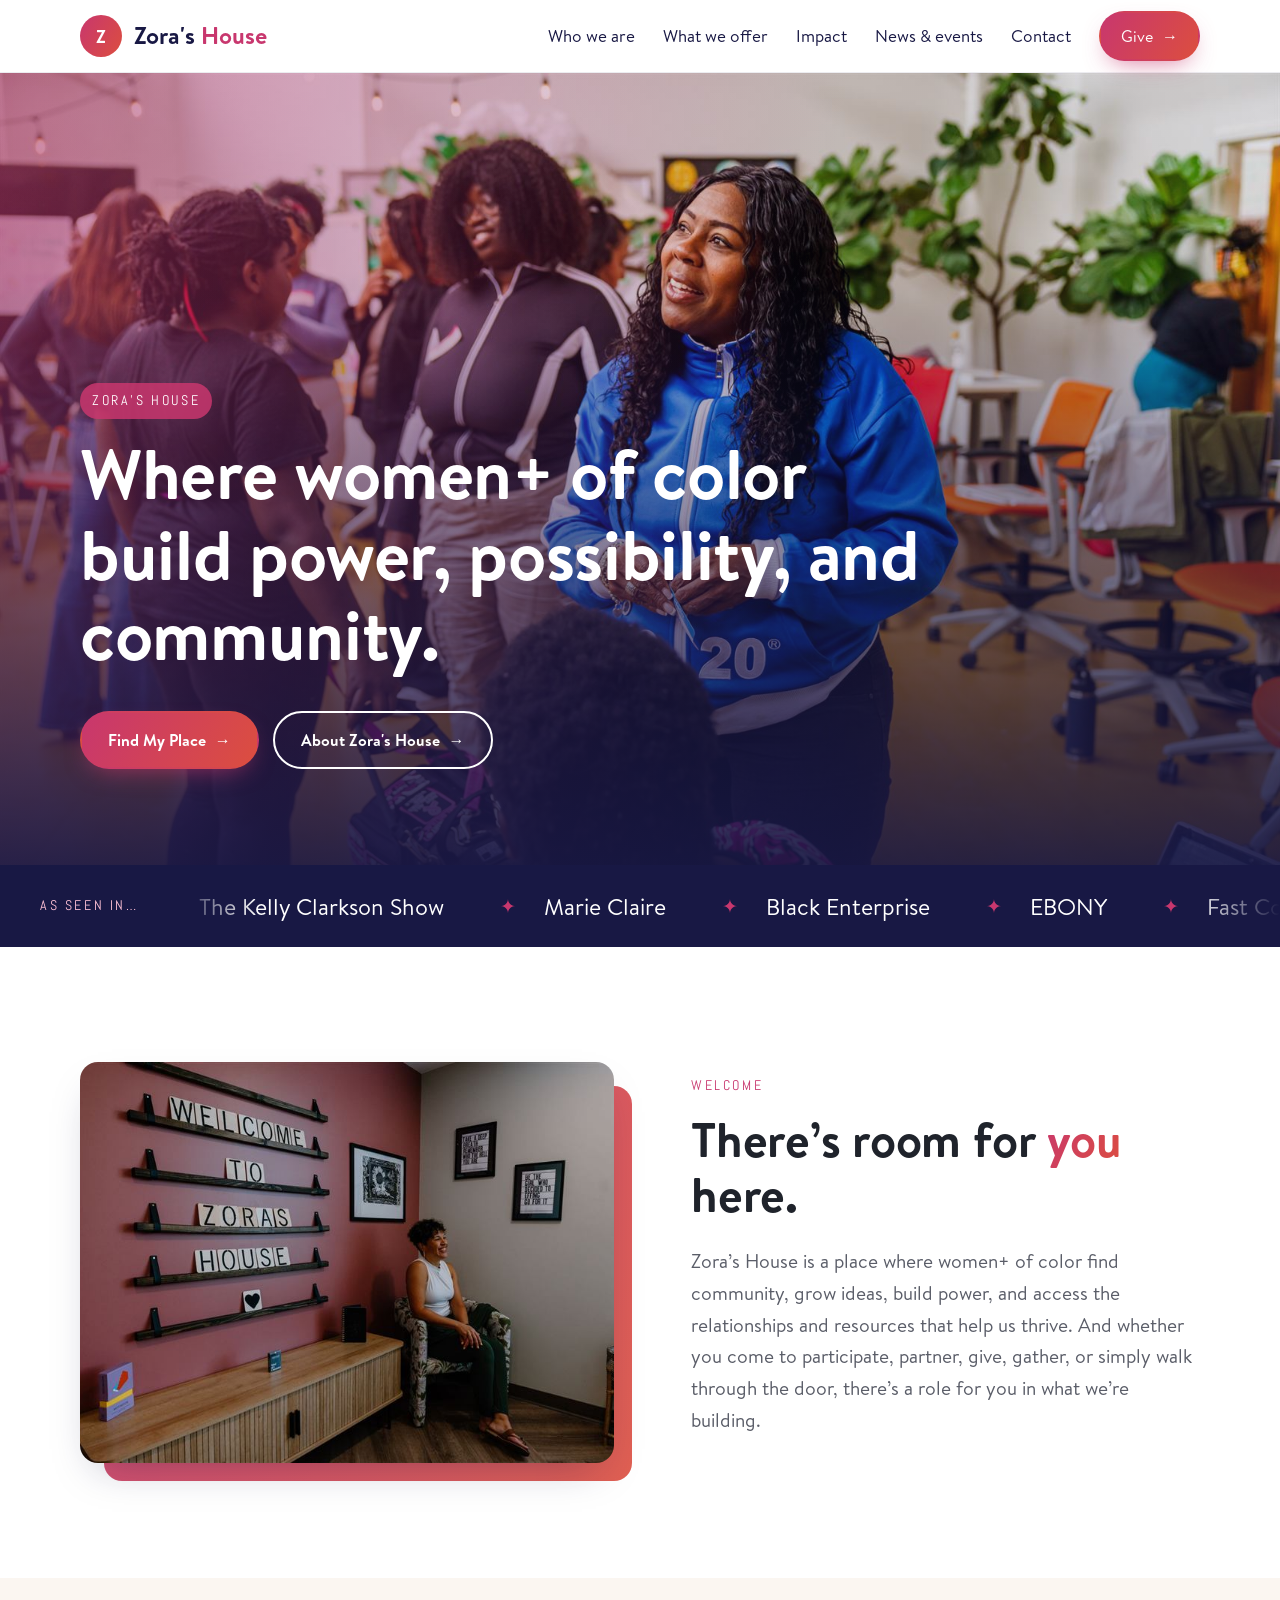
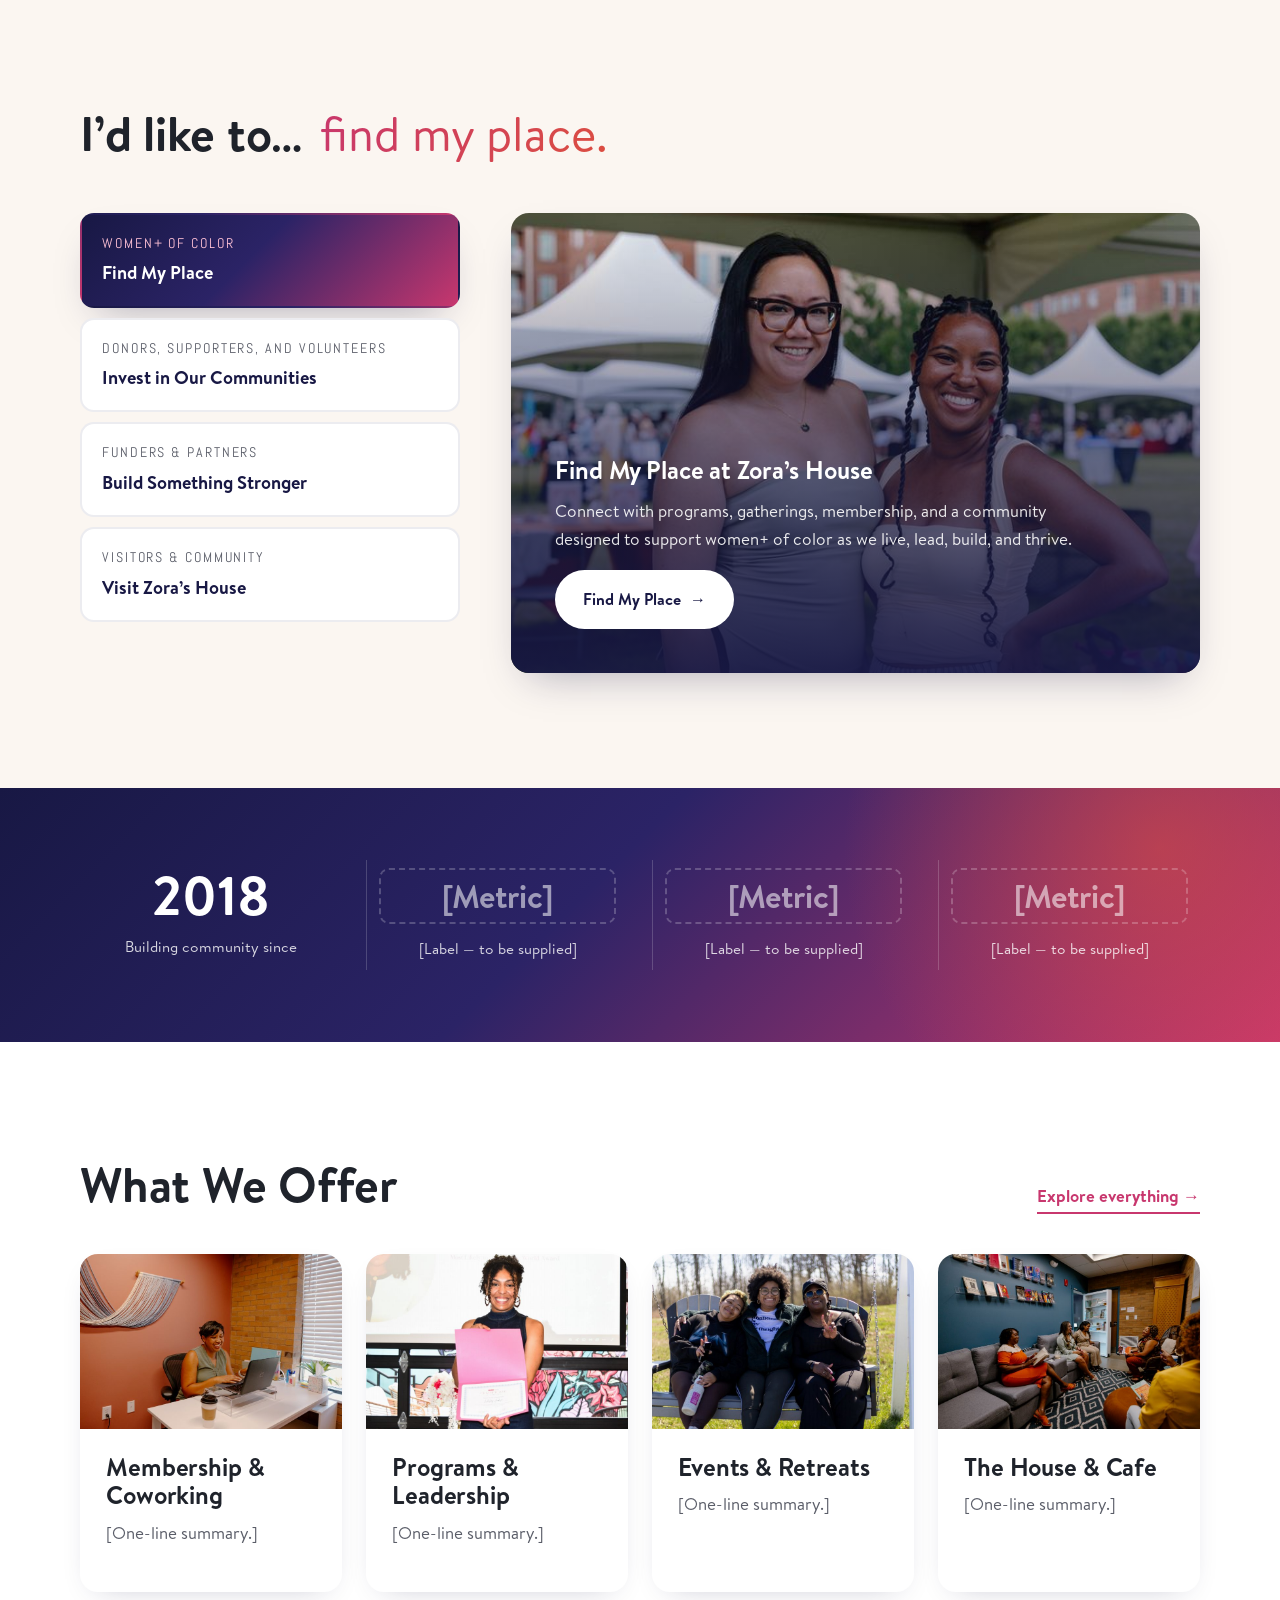
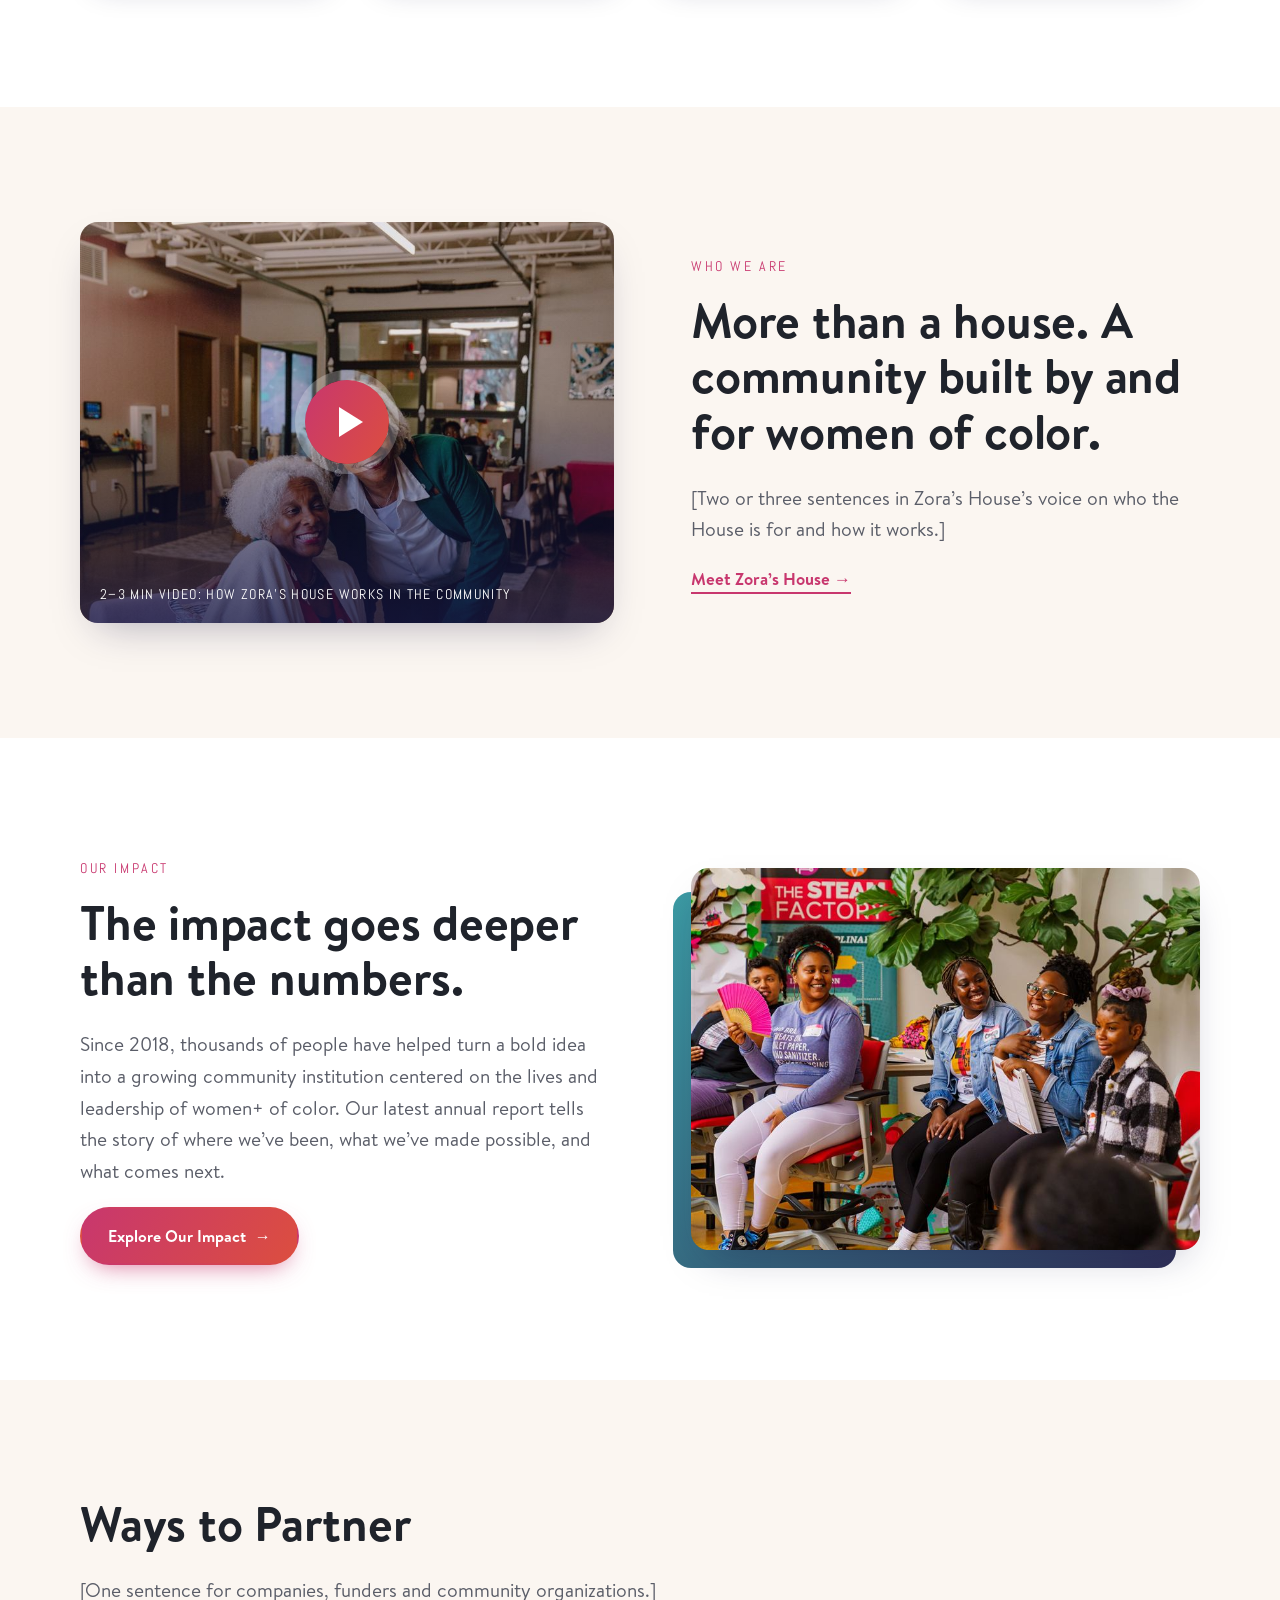
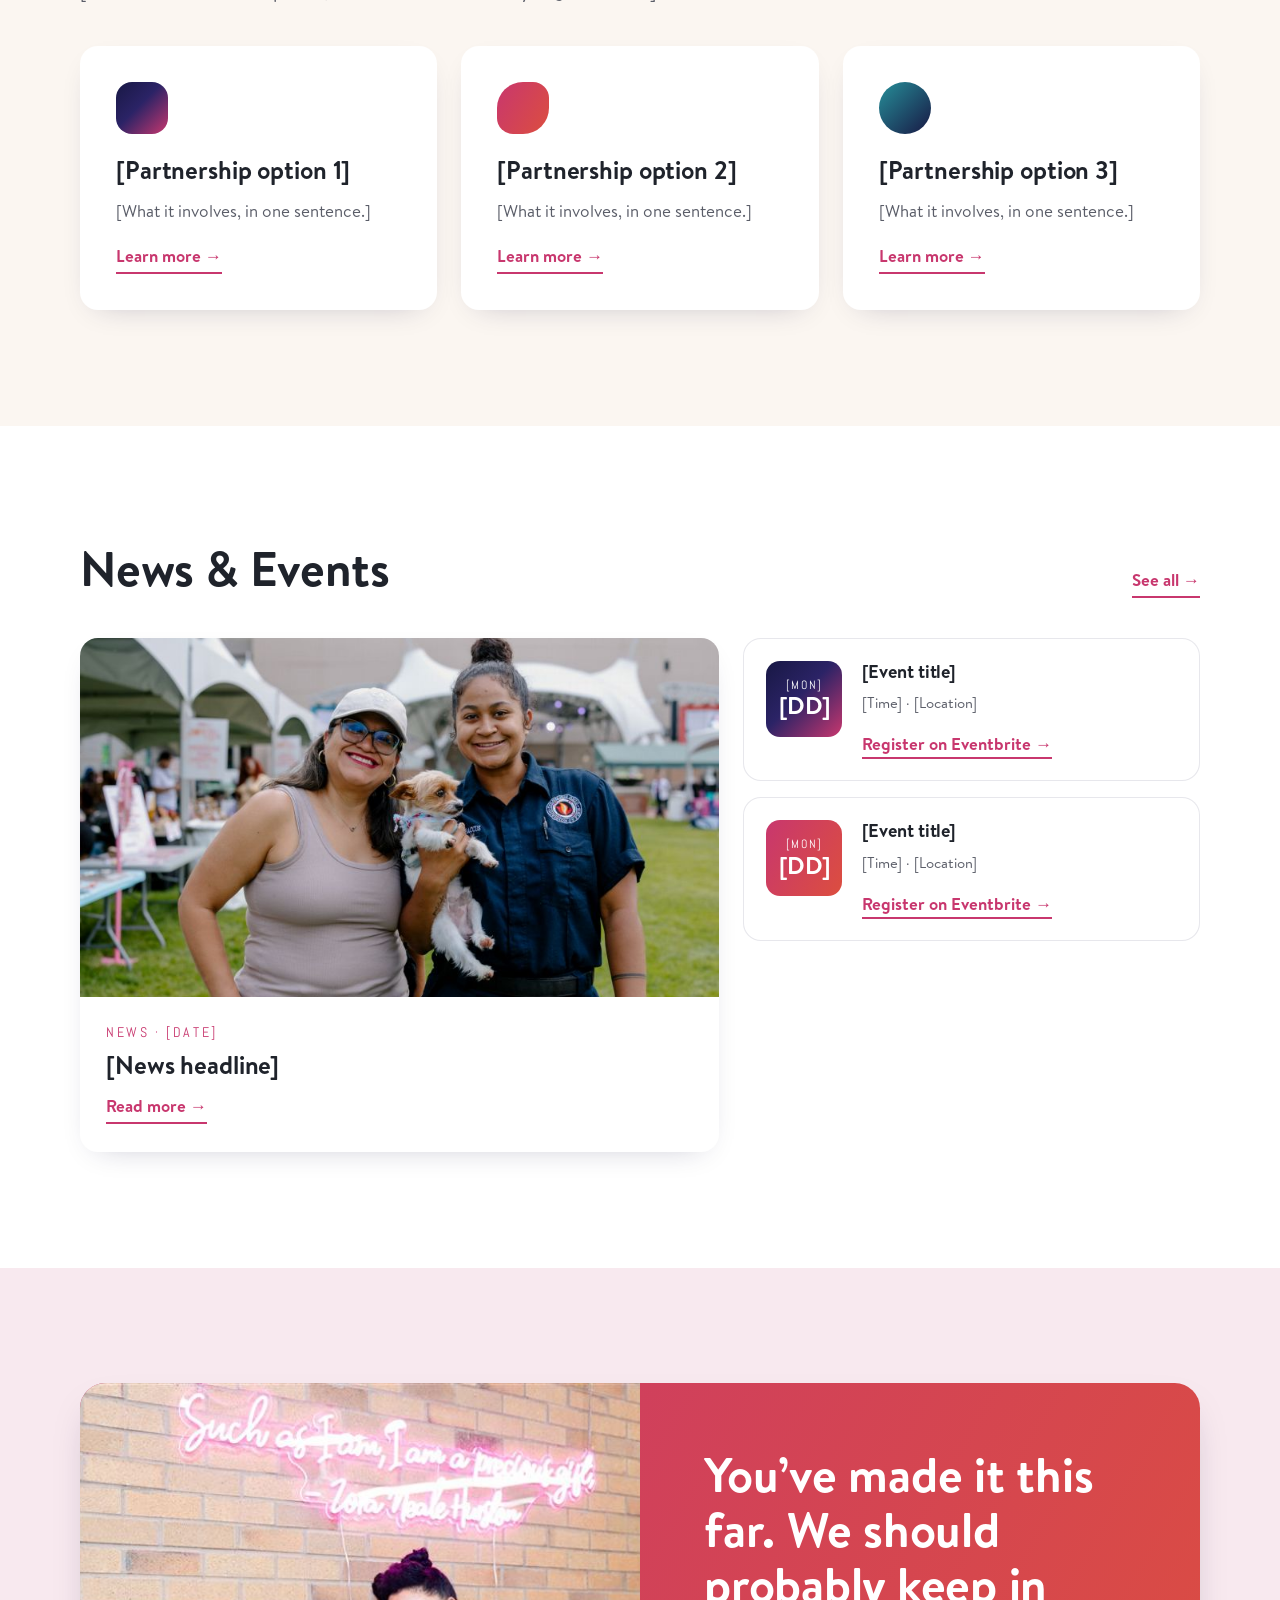
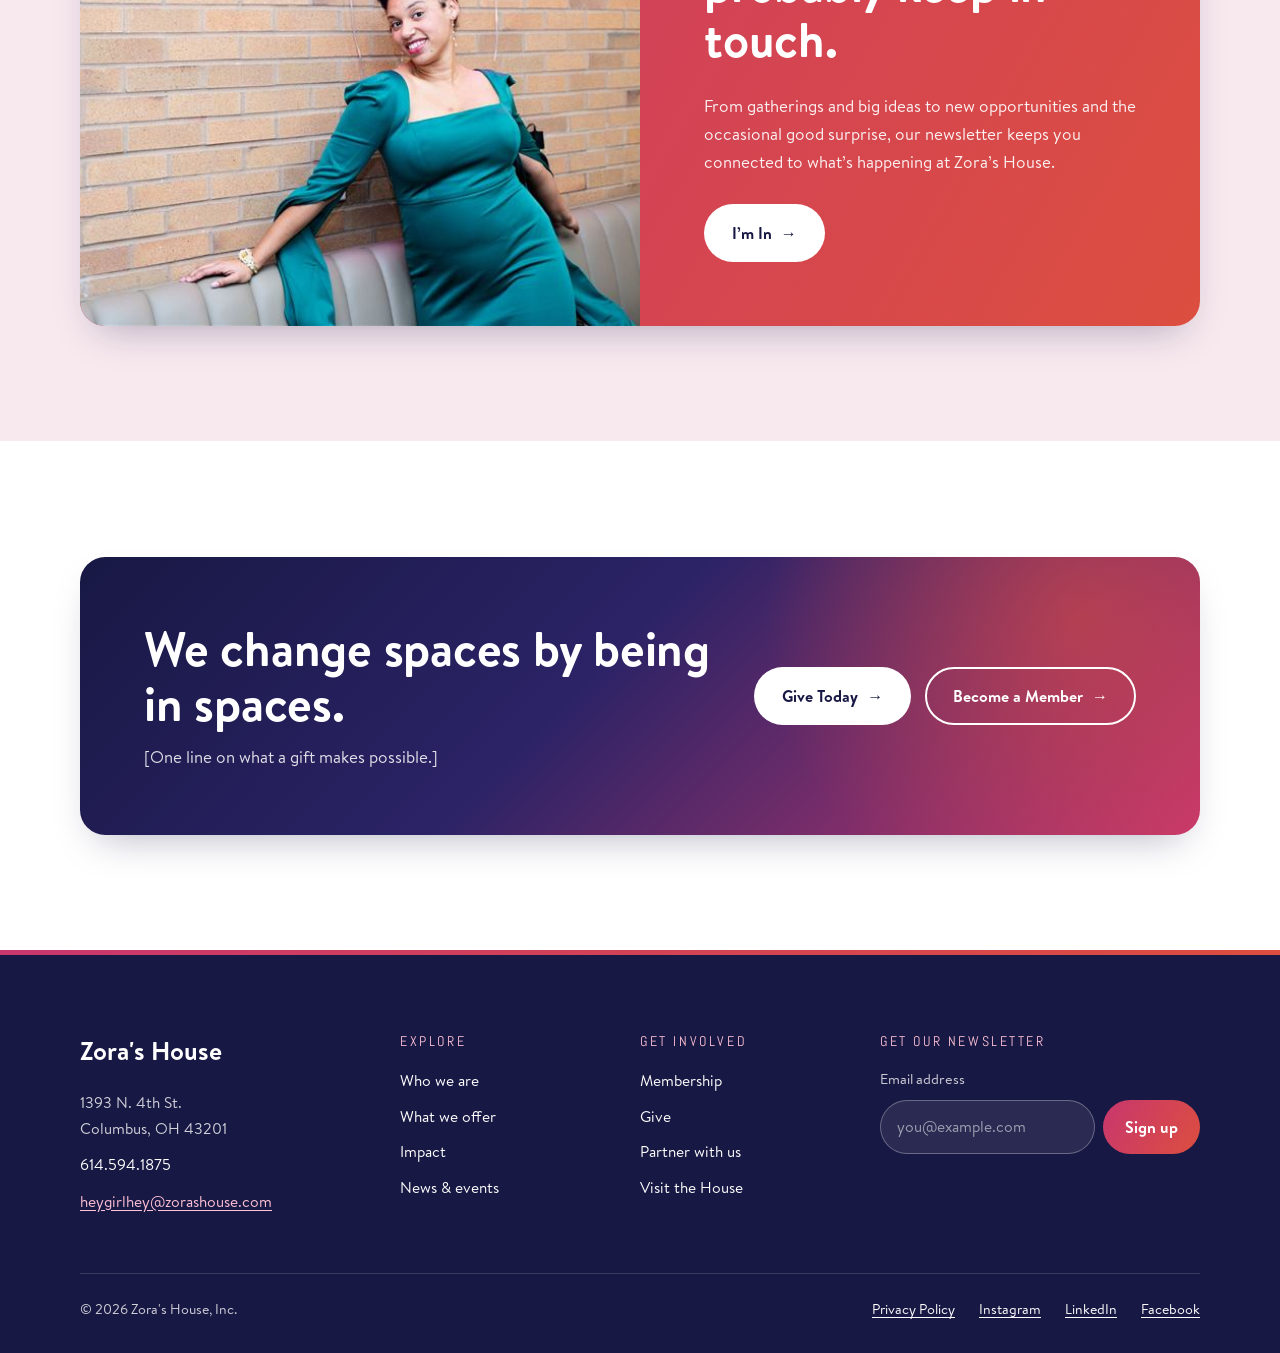
==== commit 9d5f6442: "fix images" ====
--- a/site/index.html
+++ b/site/index.html
@@ -40,7 +40,7 @@
     <div class="zh-hero__media">
       <img src="assets/images/home/pfeifer-wocdei-fall-138.jpg"
            srcset="assets/images/home/pfeifer-wocdei-fall-138-800.jpg 800w, assets/images/home/pfeifer-wocdei-fall-138.jpg 1600w"
-           sizes="100vw" alt="Women+ of color gathered and talking together at a Zora's House program" fetchpriority="high">
+           sizes="100vw" alt="Women+ of color gathered and talking together at a Zora's House program" style="object-position: center top;" fetchpriority="high">
     </div>
     <div class="zh-wrap">
       <div class="zh-hero__content">
@@ -209,28 +209,28 @@
       </div>
       <div class="zh-cards4">
         <a class="zh-pcard zh-reveal" href="membership.html">
-          <img src="assets/images/home/zora-shouse66-800.jpg" alt="Two women laughing together on a couch at Zora's House" loading="lazy">
+          <img src="assets/images/membership/coworking-desk-800.jpg" alt="A woman working on a laptop at a desk in a Zora's House office" loading="lazy">
           <div class="zh-pcard__body">
             <h3 class="zh-h3">Membership &amp; Coworking</h3>
             <p>[One-line summary.]</p>
           </div>
         </a>
         <a class="zh-pcard zh-reveal" data-delay="1" href="#" data-zh-pending="Programs page URL">
-          <img src="assets/images/home/zora-shouse2024-374-800.jpg" alt="A woman smiling during a working meeting at Zora's House" loading="lazy">
+          <img src="assets/images/membership/graduate-800.jpg" alt="A smiling graduate holding her certificate at a Zora's House celebration" loading="lazy">
           <div class="zh-pcard__body">
             <h3 class="zh-h3">Programs &amp; Leadership</h3>
             <p>[One-line summary.]</p>
           </div>
         </a>
         <a class="zh-pcard zh-reveal" data-delay="2" href="news-events.html">
-          <img src="assets/images/home/joyfest2026-108-800.jpg" alt="Two smiling women at an outdoor Zora's House festival" loading="lazy">
+          <img src="assets/images/membership/wealth-retreat-800.jpg" alt="Three women relaxing together on a porch swing at a Zora's House wealth retreat" style="object-position: center 22%;" loading="lazy">
           <div class="zh-pcard__body">
             <h3 class="zh-h3">Events &amp; Retreats</h3>
             <p>[One-line summary.]</p>
           </div>
         </a>
         <a class="zh-pcard zh-reveal" data-delay="3" href="#" data-zh-pending="The House &amp; cafe page URL">
-          <img src="assets/images/home/dsc-4885-800.jpg" alt="A community gathering around dinner tables inside Zora's House" loading="lazy">
+          <img src="assets/images/membership/lounge-gathering-800.jpg" alt="Women gathered on sofas in the Zora's House lounge" loading="lazy">
           <div class="zh-pcard__body">
             <h3 class="zh-h3">The House &amp; Cafe</h3>
             <p>[One-line summary.]</p>
@@ -320,7 +320,7 @@
       </div>
       <div class="zh-ne">
         <article class="zh-pcard zh-reveal">
-          <img src="assets/images/about/dsc-4872-800.jpg" alt="Two women in conversation during a live panel at Zora's House" loading="lazy">
+          <img src="assets/images/events/joyfest-pet-800.jpg" alt="Two smiling women holding a small dog at JoyFest" loading="lazy">
           <div class="zh-pcard__body">
             <span class="zh-eyebrow">News · [Date]</span>
             <h3 class="zh-h3">[News headline]</h3>
--- a/site/assets/css/zora.css
+++ b/site/assets/css/zora.css
@@ -241,9 +241,11 @@
 .zh-hero__actions { display: flex; flex-wrap: wrap; gap: 14px; }
 .zh-hero--short { min-height: min(70vh, 640px); }
 
+/* zoom from the top edge so faces near the top of a photo are never pushed out of frame */
+.zh-hero__media img { transform-origin: center top; }
 @keyframes zh-kenburns {
   from { transform: scale(1); }
-  to { transform: scale(1.08) translate(-1%, -1%); }
+  to { transform: scale(1.08) translate(-1%, 0); }
 }
 
 /* ==========================================================================
@@ -632,7 +634,8 @@
    Template pages (D3 Overview, D4 Contact Inquiry, D5 Events)
    ========================================================================== */
 .zh-hero--page { min-height: min(64vh, 600px); }
-.zh-hero--compact { min-height: min(50vh, 460px); }
+/* grows with screen width so wide screens show more of the photo, not a thin strip */
+.zh-hero--compact { min-height: min(85vh, clamp(460px, 40vw, 720px)); }
 .zh-hero--page .zh-hero__content,
 .zh-hero--compact .zh-hero__content { padding-top: clamp(72px, 10vw, 120px); }
 .zh-crumbs { font-size: .92rem; color: rgba(255, 255, 255, .85); margin-bottom: 18px; }
@@ -780,6 +783,17 @@
 .zh-signup--band { flex: 1 1 340px; max-width: 460px; }
 .zh-news .zh-eyebrow { color: #ffd6e4; }
 
+/* photo placeholder tiles: each photo is used only once on the site, so spots still waiting
+   for a photo get a branded tile. Replace the <div class="zh-tile"> with an <img> when one arrives. */
+.zh-tile { display: grid; place-items: center; width: 100%; aspect-ratio: 3 / 2; padding: 12px; background: var(--zh-grad-cool); color: rgba(255, 255, 255, .85); font-family: var(--zh-font-accent); font-size: .8rem; letter-spacing: .16em; text-transform: uppercase; text-align: center; }
+.zh-pcard:nth-child(3n+2) .zh-tile, .zh-split--rev .zh-tile { background: var(--zh-grad-warm); }
+.zh-pcard:nth-child(3n+3) .zh-tile { background: var(--zh-grad-teal); }
+.zh-ne .zh-pcard .zh-tile { aspect-ratio: 16 / 9; }
+.zh-split__media .zh-tile { aspect-ratio: 4 / 3; border-radius: var(--zh-radius); box-shadow: var(--zh-shadow); }
+.zh-hero__media.zh-tile { padding: 0; aspect-ratio: auto; }
+.zh-tile--soft { background: var(--zh-blush); color: var(--zh-magenta); }
+.zh-erow__media .zh-tile { aspect-ratio: 4 / 3; border-radius: 12px; align-items: end; padding-bottom: 14px; font-size: .7rem; }
+
 /* events: featured, rows with photo, toolbar, view toggle */
 .zh-feature--spaced { margin: 40px 0 0; }
 .zh-erow { grid-template-columns: 200px 1fr auto; }
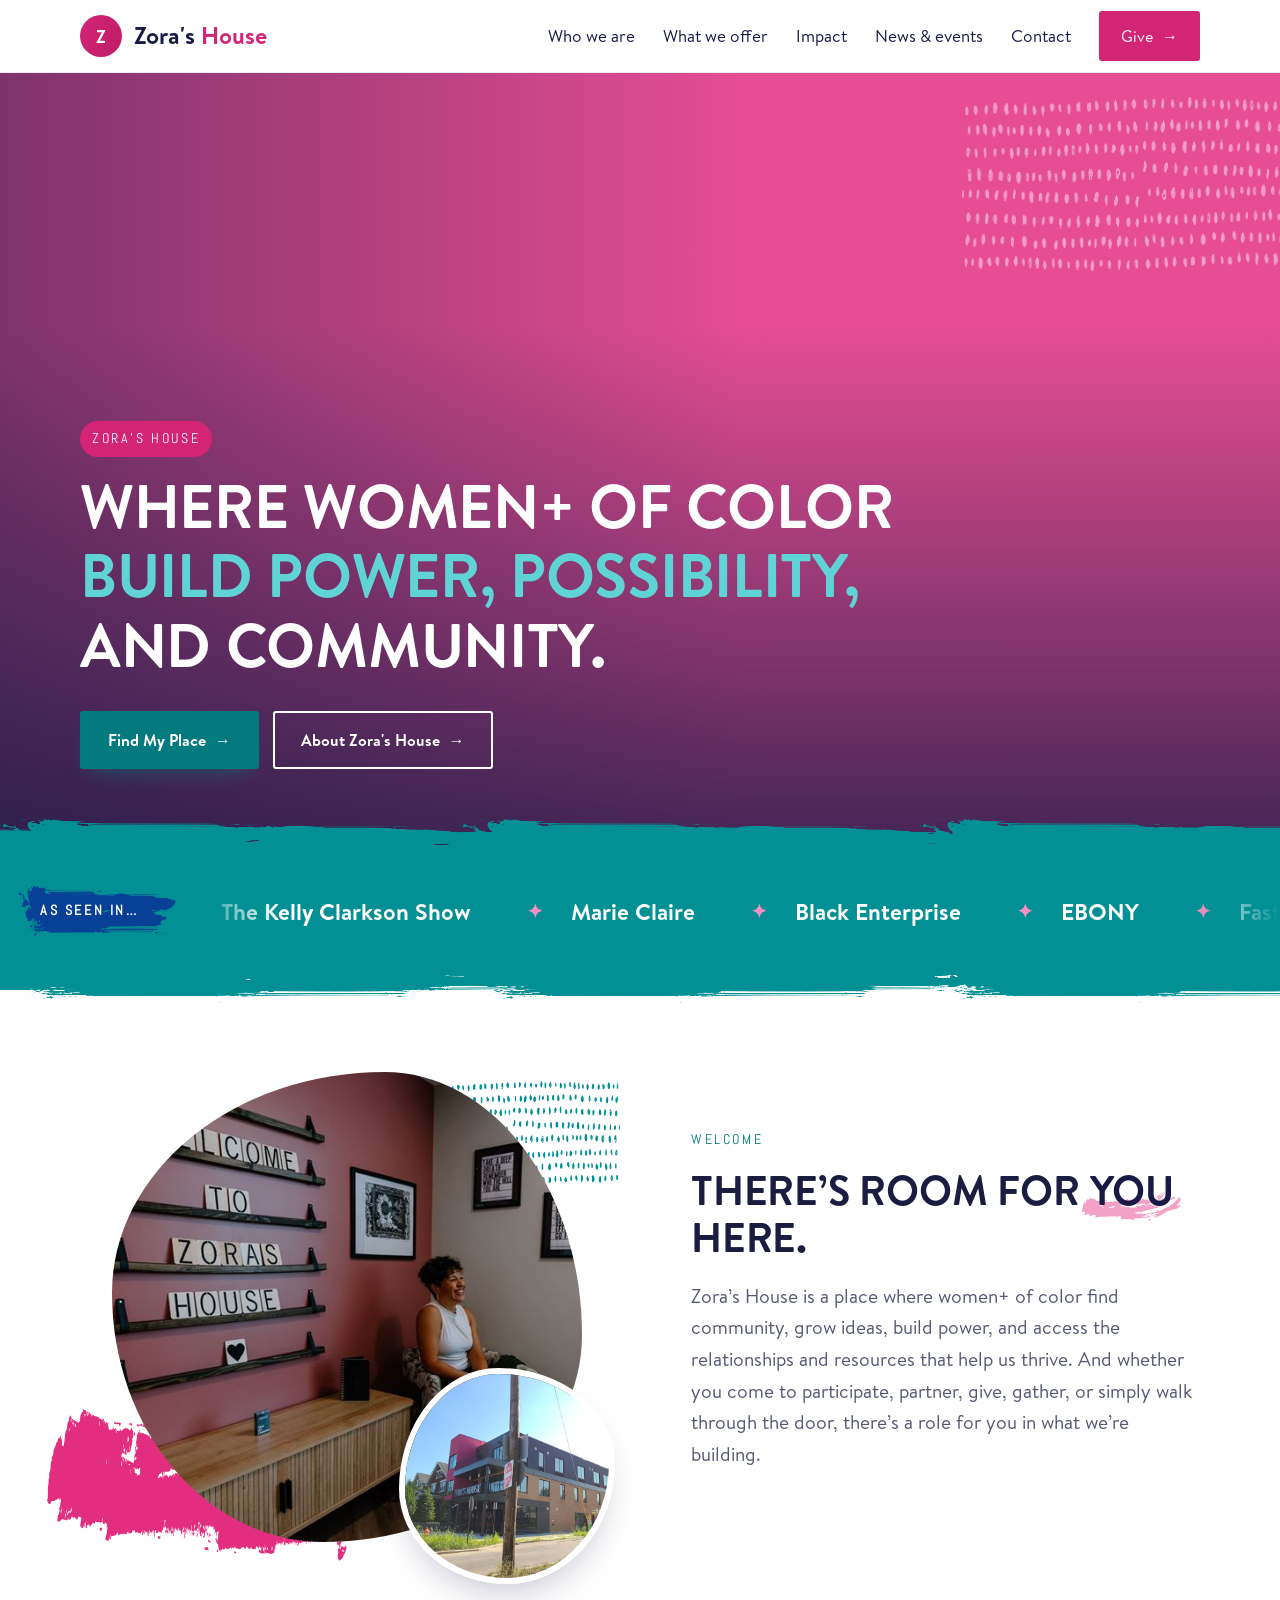
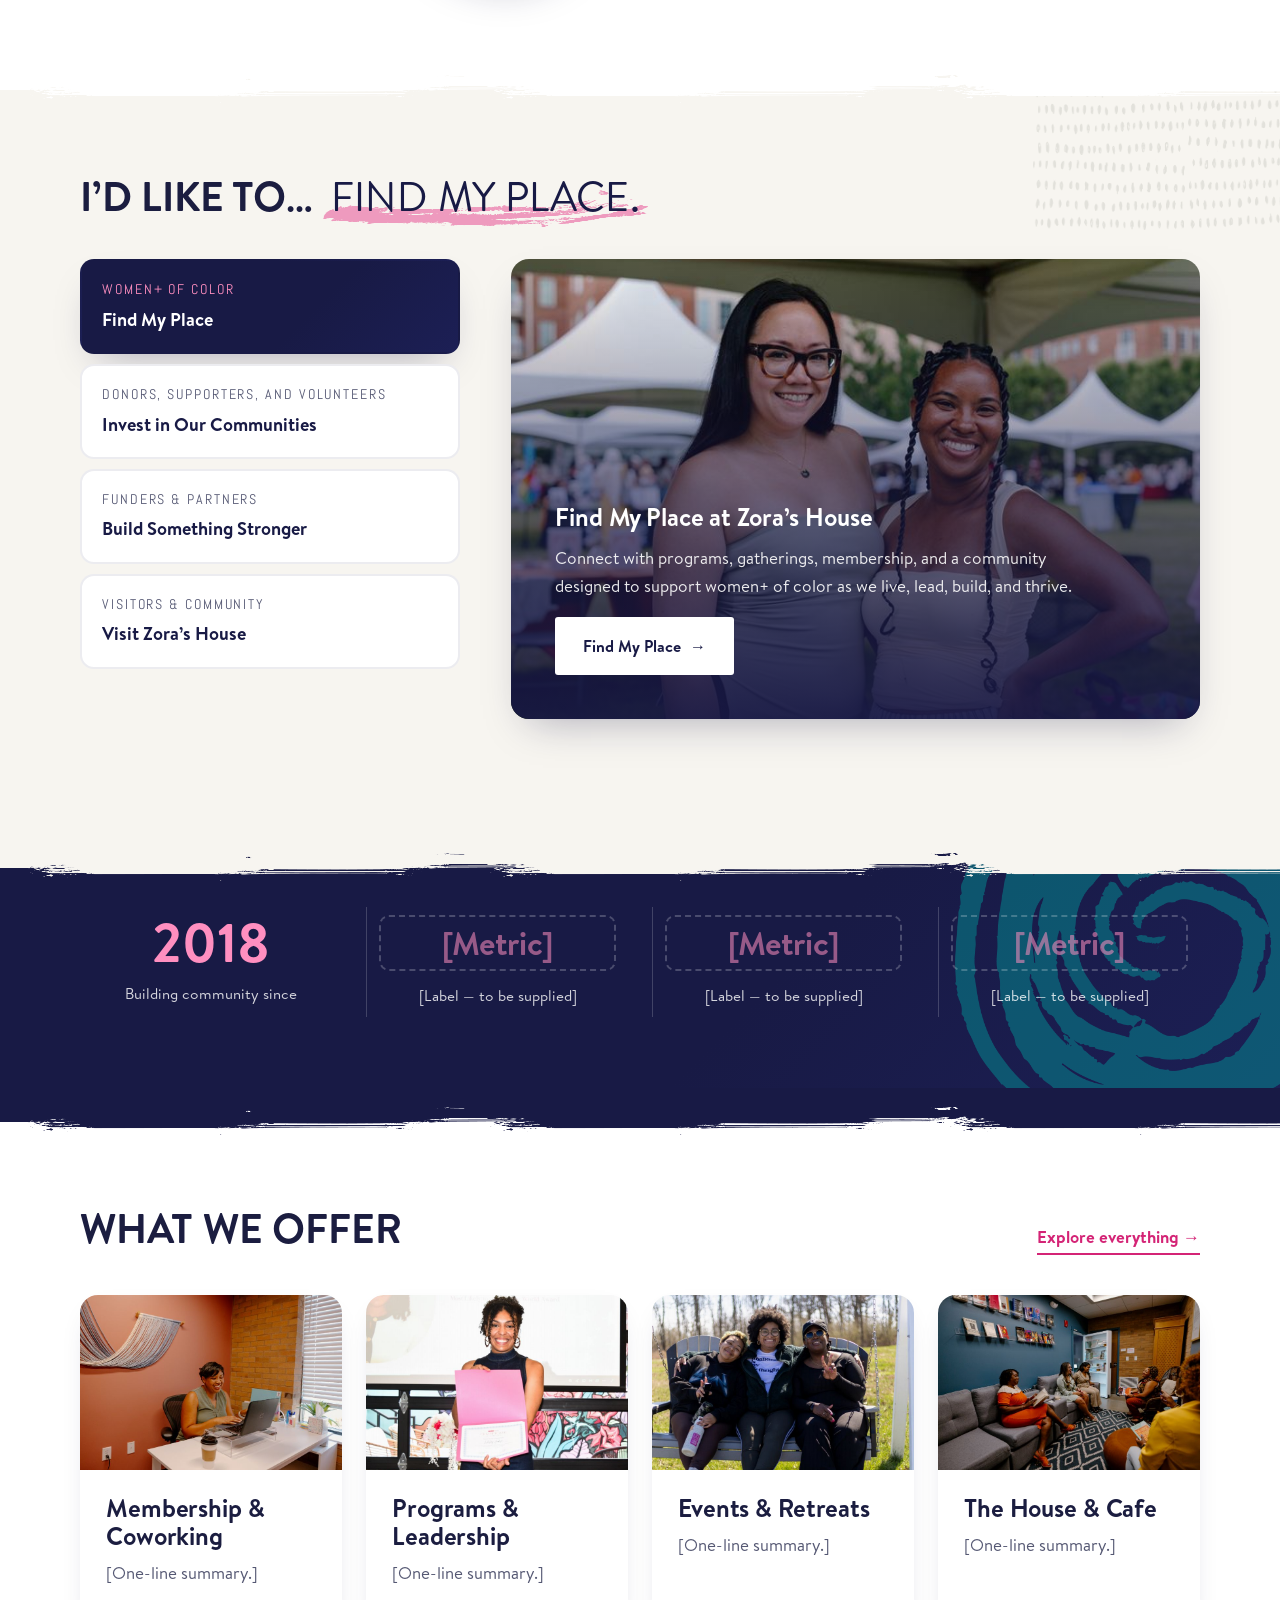
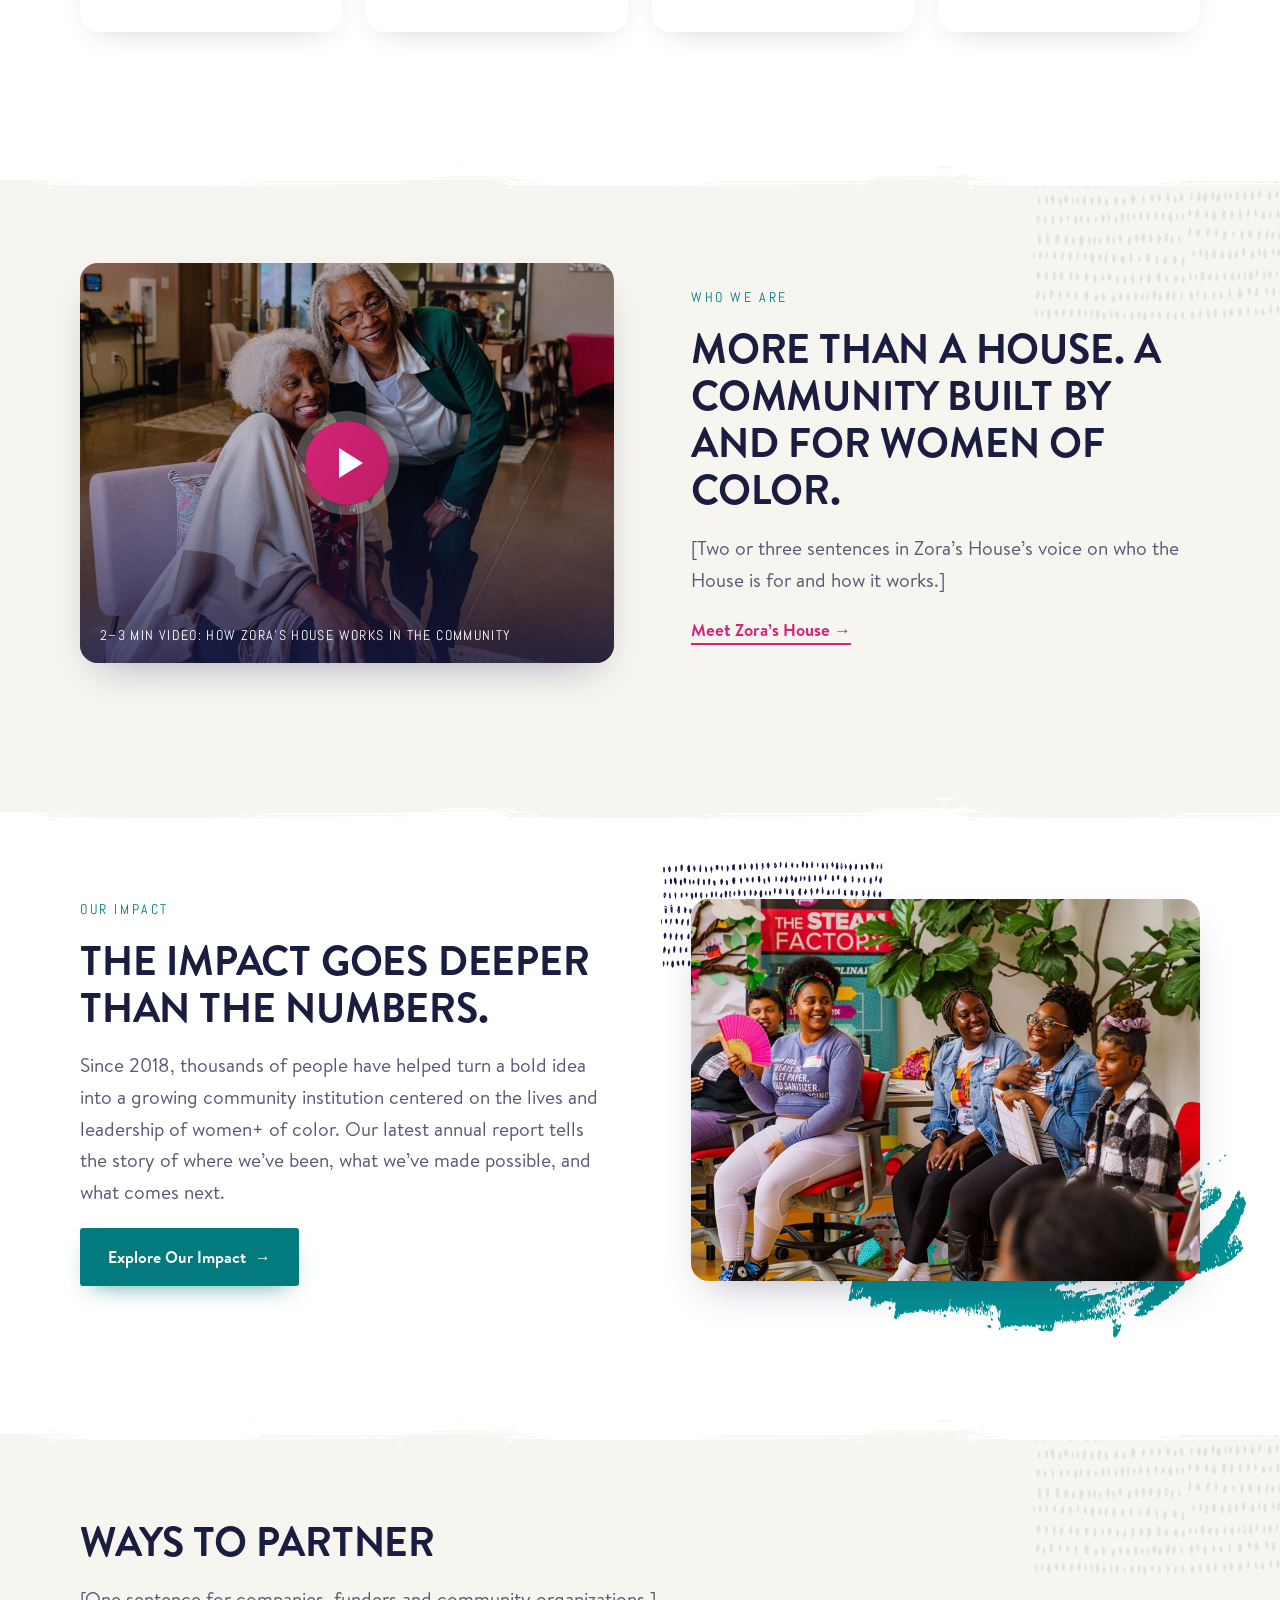
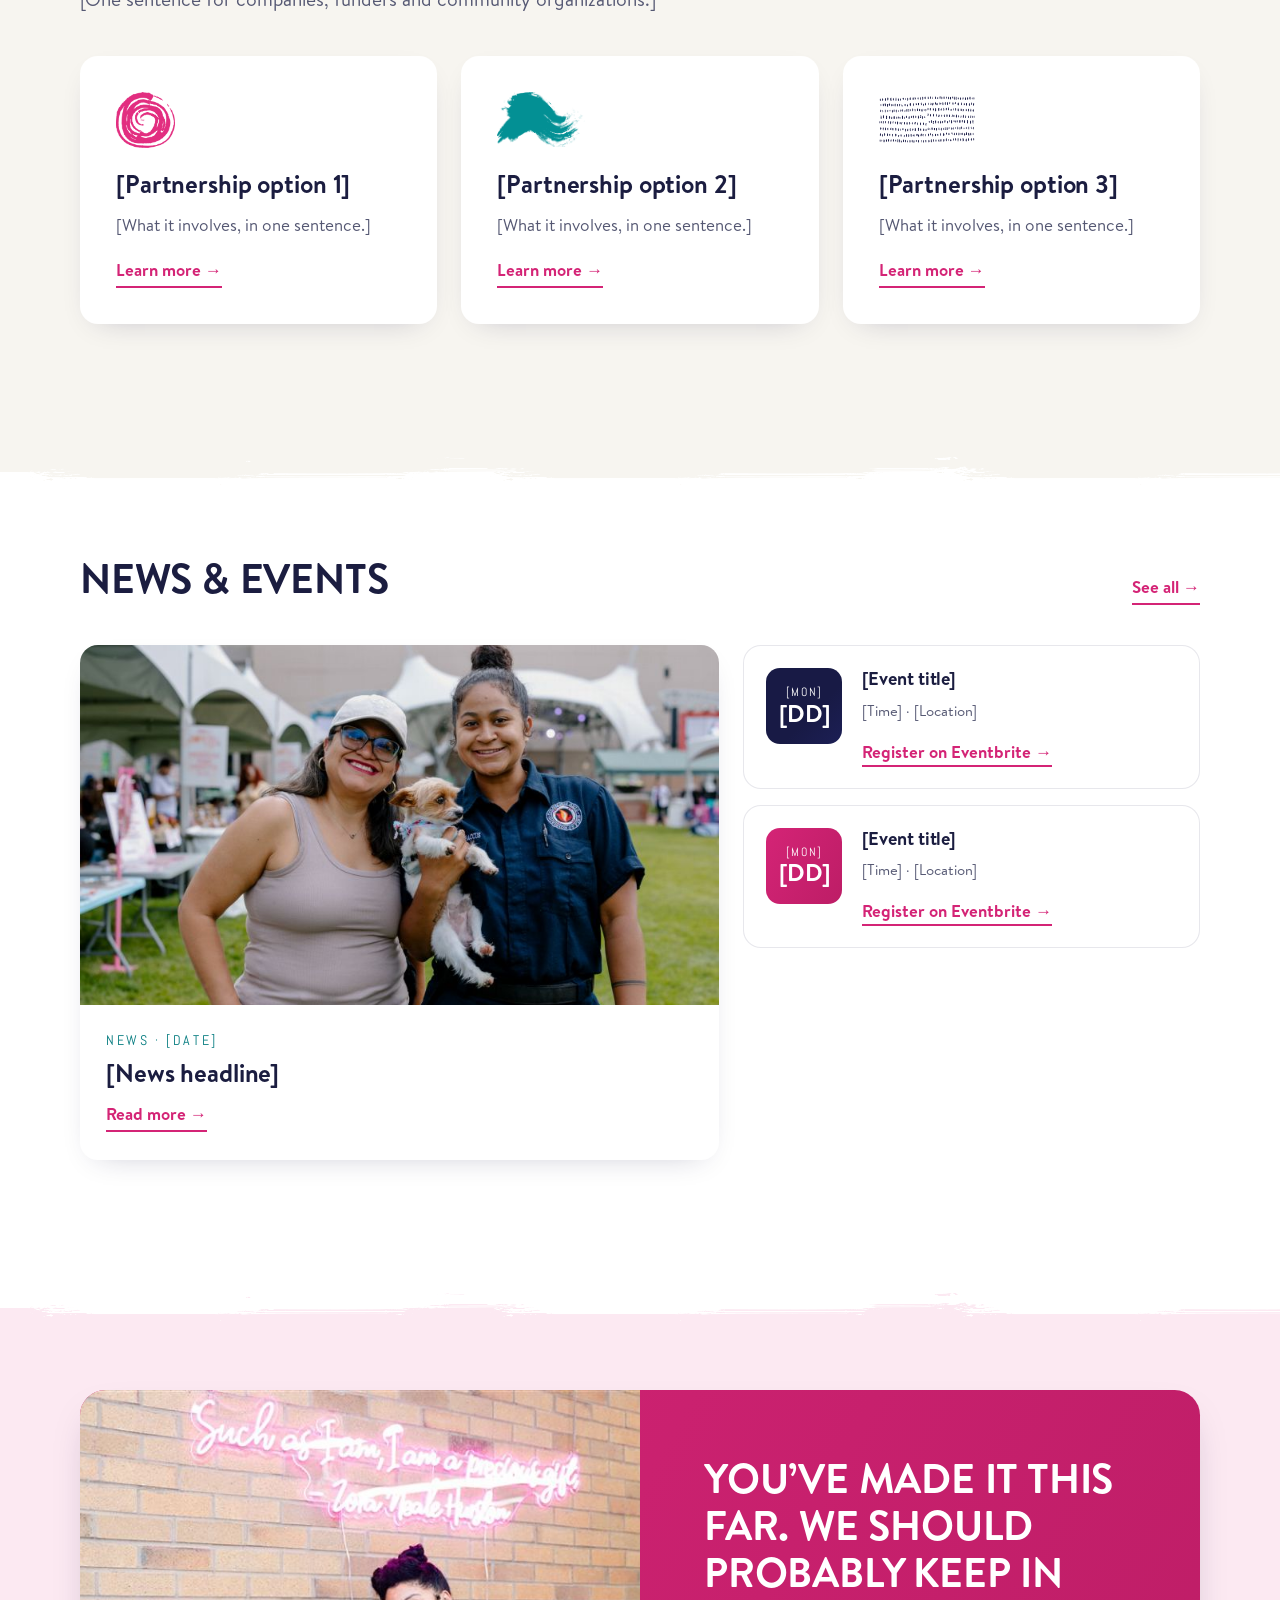
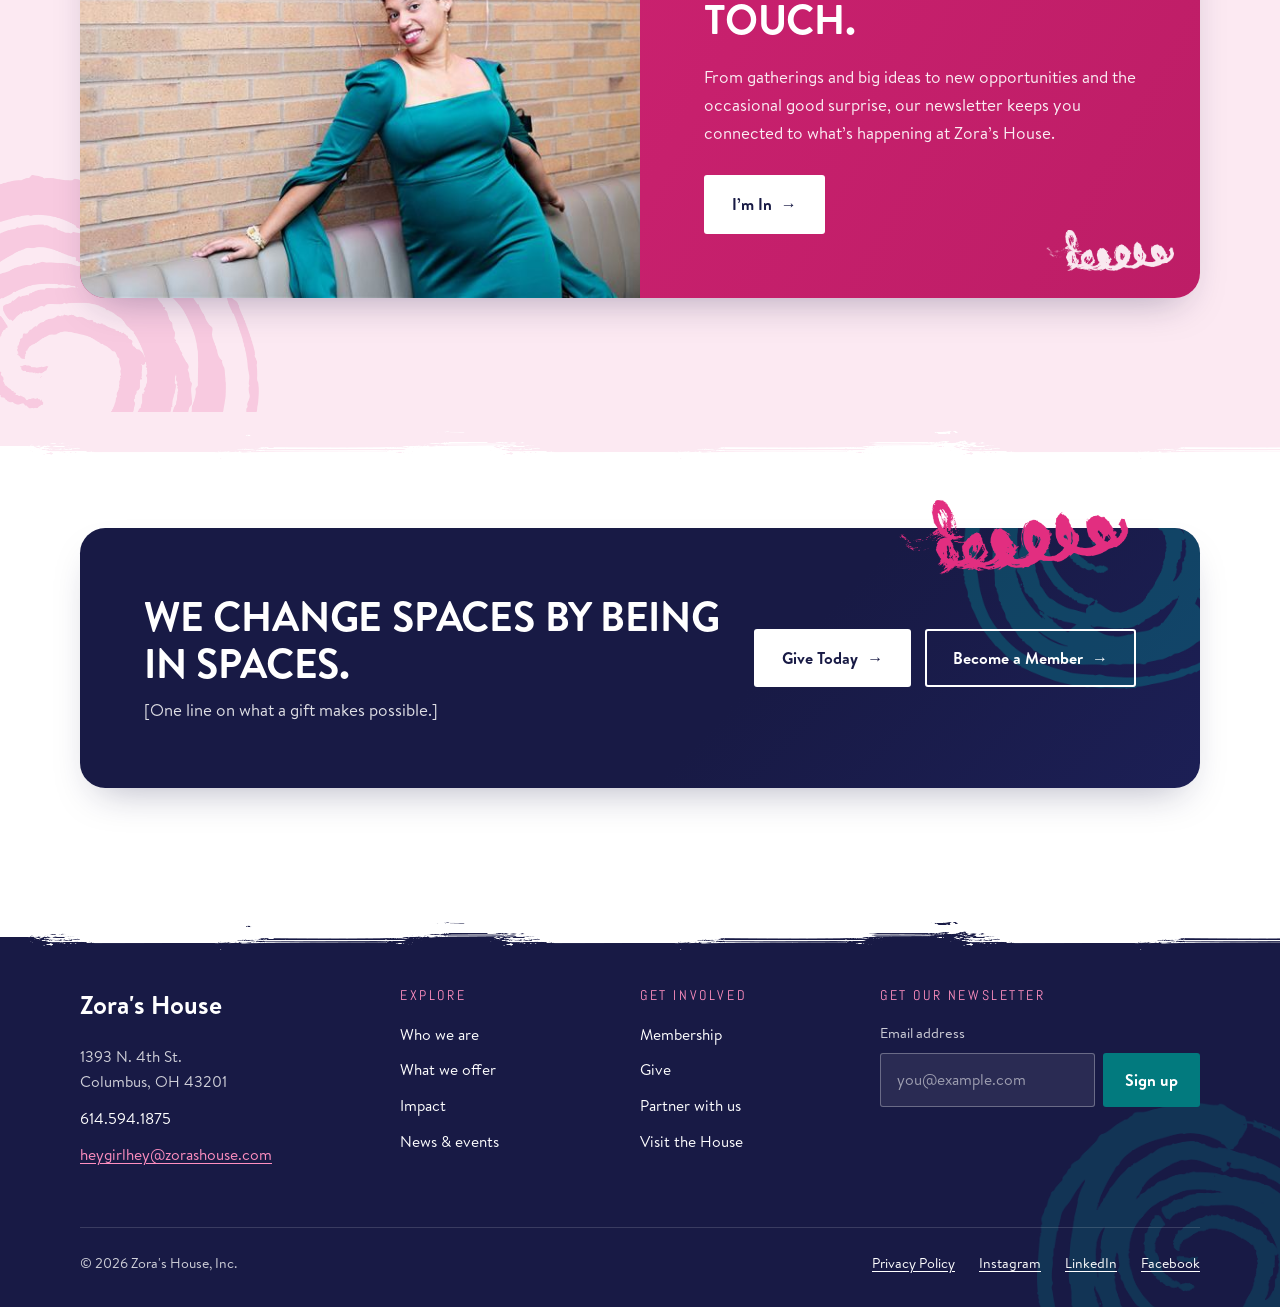
==== commit b8257011: "Apply Zora's House brand design feedback - Brand palette: exact pink/teal/navy from the brand assets" ====
--- a/site/index.html
+++ b/site/index.html
@@ -34,19 +34,18 @@
   <!-- ============ HERO ============
        Headline options from the client brief live in data-zh-options.
        To change the live headline, edit the <h1> text. Preview others with ?hero=2 / ?hero=3.
-       To use a video header later, replace the <img> with:
-       <video autoplay muted loop playsinline poster="assets/images/home/pfeifer-wocdei-fall-138.jpg"><source src="..." type="video/mp4"></video> -->
-  <section class="zh-hero">
+       Background video: muted and looping so browsers allow autoplay; paused for visitors who ask for reduced motion. -->
+  <section class="zh-hero zh-hero--wash">
     <div class="zh-hero__media">
-      <img src="assets/images/home/pfeifer-wocdei-fall-138.jpg"
-           srcset="assets/images/home/pfeifer-wocdei-fall-138-800.jpg 800w, assets/images/home/pfeifer-wocdei-fall-138.jpg 1600w"
-           sizes="100vw" alt="Women+ of color gathered and talking together at a Zora's House program" style="object-position: center top;" fetchpriority="high">
+      <video autoplay muted loop playsinline preload="auto" aria-hidden="true" data-zh-hero-video>
+        <source src="assets/video/zora_house_hero_section.mp4" type="video/mp4">
+      </video>
     </div>
     <div class="zh-wrap">
       <div class="zh-hero__content">
         <span class="zh-eyebrow">Zora's House</span>
         <h1 class="zh-h1"
-            data-zh-options="Where women+ of color build power, possibility, and community.|Building stronger communities by investing in women+ of color.|A home for women+ of color building what comes next.">Where women+ of color build power, possibility, and community.</h1>
+            data-zh-options="Where women+ of color build power, possibility, and community.|Building stronger communities by investing in women+ of color.|A home for women+ of color building what comes next.">Where women+ of color <span class="zh-accent">build power, possibility,</span> and community.</h1>
         <div class="zh-hero__actions">
           <a class="zh-btn zh-btn--primary" href="#zh-paths">Find My Place</a>
           <a class="zh-btn zh-btn--ghost" href="about.html">About Zora's House</a>
@@ -86,10 +85,11 @@
   <!-- ============ THERE'S ROOM FOR YOU HERE ============ -->
   <section class="zh-section">
     <div class="zh-wrap zh-split">
-      <div class="zh-split__media zh-reveal">
+      <div class="zh-split__media zh-split__media--blob zh-reveal">
         <img src="assets/images/home/zora-shouse2024-310-800.jpg"
              srcset="assets/images/home/zora-shouse2024-310-800.jpg 800w, assets/images/home/zora-shouse2024-310.jpg 1600w"
              sizes="(max-width: 860px) 100vw, 600px" alt="A 'Welcome to Zora's House' letter board on a deep rose wall" loading="lazy">
+        <img class="zh-split__inset" src="assets/images/building/20240727-173806-800.jpg" alt="The finished Zora's House building, with its sign on the corner" style="object-position: 18% center;" loading="lazy">
       </div>
       <div class="zh-reveal" data-delay="1">
         <span class="zh-eyebrow">Welcome</span>
@@ -249,7 +249,7 @@
       <div class="zh-video zh-reveal">
         <img src="assets/images/home/zora-shouse2024-397-1-800.jpg"
              srcset="assets/images/home/zora-shouse2024-397-1-800.jpg 800w, assets/images/home/zora-shouse2024-397-1.jpg 1600w"
-             sizes="(max-width: 860px) 100vw, 600px" alt="Two smiling women inside the Zora's House community space" loading="lazy">
+             sizes="(max-width: 860px) 100vw, 600px" alt="Two smiling women inside the Zora's House community space" style="object-position: center 72%;" loading="lazy">
         <button class="zh-video__play" type="button" data-zh-pending="2–3 min video: how Zora's House works in the community" aria-label="Play video: how Zora's House works in the community"></button>
         <span class="zh-video__caption">2–3 min video: how Zora’s House works in the community</span>
       </div>
--- a/site/assets/css/zora.css
+++ b/site/assets/css/zora.css
@@ -42,19 +42,45 @@
 }
 
 .zh {
-  --zh-magenta: #c8376e;
-  --zh-navy: #181844;
-  --zh-teal: #268f99;
-  --zh-coral: #dc4e3f;
-  --zh-ink: #1f232b;
-  --zh-muted: #5a5d68;
-  --zh-cream: #fbf6f1;
-  --zh-blush: #f8e9ef;
+  /* Brand palette: pink, teal and navy, matched to the brand graphics in assets/asset.
+     --zh-pink / --zh-teal are the exact brand colours, used for fills and graphics;
+     --zh-magenta / --zh-teal-ink are slightly deeper so small text and buttons stay readable (WCAG AA). */
+  --zh-pink: #e22e80;
+  --zh-magenta: #d42476;
+  --zh-pink-light: #ff8fc0;   /* pink text on navy */
+  --zh-teal: #039094;
+  --zh-teal-ink: #027a7e;
+  --zh-navy: #181a45;
+  --zh-blue: #084095;
+  --zh-coral: var(--zh-teal); /* legacy name, no longer an orange */
+  --zh-ink: #1b1d40;
+  --zh-muted: #555873;
+  --zh-cream: #f7f5f0;
+  --zh-blush: #fce9f2;
+  --zh-teal-tint: #e1f3f3;
+  --zh-navy-tint: #e8e9f3;
   --zh-white: #ffffff;
 
-  --zh-grad-warm: linear-gradient(120deg, var(--zh-magenta) 0%, var(--zh-coral) 100%);
-  --zh-grad-cool: linear-gradient(135deg, var(--zh-navy) 0%, #2b2366 45%, var(--zh-magenta) 100%);
-  --zh-grad-teal: linear-gradient(135deg, var(--zh-teal) 0%, var(--zh-navy) 100%);
+  --zh-grad-warm: linear-gradient(120deg, var(--zh-magenta) 0%, #bd1d66 100%);
+  --zh-grad-cool: linear-gradient(135deg, var(--zh-navy) 0%, var(--zh-navy) 60%, #1c1f55 100%);
+  --zh-grad-teal: linear-gradient(135deg, var(--zh-teal) 0%, #02666a 100%);
+
+  /* brand graphics (transparent PNGs in assets/asset) */
+  --zh-g-curl-pink: url("../asset/curl/ZorasHouse_DesignElements_Curl_Pink.png");
+  --zh-g-curl-white: url("../asset/curl/ZorasHouse_DesignElements_Curl_White.png");
+  --zh-g-dots-teal: url("../asset/dots/ZorasHouse_DesignElements_Dots_Teal.png");
+  --zh-g-dots-navy: url("../asset/dots/ZorasHouse_DesignElements_Dots_Navy.png");
+  --zh-g-dots-gray: url("../asset/dots/ZorasHouse_DesignElements_Dots_Gray.png");
+  --zh-g-dots-white: url("../asset/dots/ZorasHouse_DesignElements_Dots_White.png");
+  --zh-g-feather-teal: url("../asset/feather/ZorasHouse_DesignElements_Feather_Teal.png");
+  --zh-g-feather-pink: url("../asset/feather/ZorasHouse_DesignElements_Feather_Pink.png");
+  --zh-g-brush-blue: url("../asset/paint%20brush/ZorasHouse_DesignElements_PaintBrush_Blue.png");
+  --zh-g-streak-pink: url("../asset/paint%20streak/ZorasHouse_DesignElements_PaintStreak_Pink.png");
+  --zh-g-streak-teal: url("../asset/paint%20streak/ZorasHouse_DesignElements_PaintStreak_Teal.png");
+  --zh-g-streak-white: url("../asset/paint%20streak/ZorasHouse_DesignElements_PaintStreak_White.png");
+  --zh-g-swirl-teal: url("../asset/swril/ZorasHouse_DesignElements_Swirl_Teal.png");
+  --zh-g-swirl-pink: url("../asset/swril/ZorasHouse_DesignElements_Swirl_Pink.png");
+  --zh-g-swirl-white: url("../asset/swril/ZorasHouse_DesignElements_Swirl_White.png");
 
   --zh-font-head: "ZH Brandon Text", "Trebuchet MS", sans-serif;
   --zh-font-body: "ZH Brandon Text", Arial, sans-serif;
@@ -106,7 +132,7 @@
   color: var(--zh-magenta);
   margin-bottom: 14px;
 }
-.zh-section--navy .zh-eyebrow, .zh-grad .zh-eyebrow { color: #ffc2d6; }
+.zh-section--navy .zh-eyebrow, .zh-grad .zh-eyebrow { color: var(--zh-pink-light); }
 
 .zh-h1 { font-size: clamp(2.3rem, 5.6vw, 4.4rem); }
 .zh-h2 { font-size: clamp(1.9rem, 3.8vw, 3rem); }
@@ -142,7 +168,7 @@
 .zh-btn::after { content: "\2192"; transition: transform .25s ease; }
 .zh-btn:hover::after { transform: translateX(4px); }
 .zh-btn:hover { transform: translateY(-2px); }
-.zh-btn--primary { background: var(--zh-grad-warm); color: var(--zh-white); box-shadow: 0 10px 24px -10px rgba(200, 55, 110, .7); }
+.zh-btn--primary { background: var(--zh-grad-warm); color: var(--zh-white); box-shadow: 0 10px 24px -10px rgba(226, 46, 128, .7); }
 .zh-btn--light { background: var(--zh-white); color: var(--zh-navy); }
 .zh-btn--ghost { border-color: currentColor; color: inherit; background: transparent; }
 .zh-btn--ghost:hover { background: var(--zh-navy); color: var(--zh-white); border-color: var(--zh-navy); }
@@ -170,13 +196,13 @@
   justify-content: center;
   text-align: center;
   padding: 16px;
-  background: repeating-linear-gradient(45deg, var(--zh-blush), var(--zh-blush) 10px, #f3dde6 10px, #f3dde6 20px);
+  background: repeating-linear-gradient(45deg, var(--zh-blush), var(--zh-blush) 10px, #f9dbe9 10px, #f9dbe9 20px);
   color: var(--zh-magenta);
   font-family: var(--zh-font-accent);
   font-size: .9rem;
   letter-spacing: .1em;
   text-transform: uppercase;
-  border: 2px dashed rgba(200, 55, 110, .45);
+  border: 2px dashed rgba(226, 46, 128, .45);
   border-radius: var(--zh-radius);
 }
 
@@ -233,11 +259,11 @@
   z-index: -1;
   background:
     linear-gradient(0deg, rgba(24, 24, 68, .92) 0%, rgba(24, 24, 68, .45) 45%, rgba(24, 24, 68, .1) 75%),
-    linear-gradient(100deg, rgba(200, 55, 110, .55) 0%, rgba(200, 55, 110, 0) 60%);
+    linear-gradient(100deg, rgba(226, 46, 128, .55) 0%, rgba(226, 46, 128, 0) 60%);
 }
 .zh-hero__content { padding-top: 140px; padding-bottom: clamp(56px, 8vw, 96px); max-width: 860px; }
 .zh-hero .zh-lead { color: rgba(255, 255, 255, .9); margin-bottom: 32px; }
-.zh-hero .zh-eyebrow { color: var(--zh-white); background: rgba(200, 55, 110, .85); padding: 6px 12px; border-radius: 999px; }
+.zh-hero .zh-eyebrow { color: var(--zh-white); background: rgba(226, 46, 128, .85); padding: 6px 12px; border-radius: 999px; }
 .zh-hero__actions { display: flex; flex-wrap: wrap; gap: 14px; }
 .zh-hero--short { min-height: min(70vh, 640px); }
 
@@ -260,7 +286,7 @@
   font-size: .9rem;
   letter-spacing: .18em;
   text-transform: uppercase;
-  color: #ffc2d6;
+  color: var(--zh-pink-light);
 }
 .zh-marquee { flex: 1; overflow: hidden; mask-image: linear-gradient(90deg, transparent, #000 8%, #000 92%, transparent); -webkit-mask-image: linear-gradient(90deg, transparent, #000 8%, #000 92%, transparent); }
 .zh-marquee__track { display: flex; width: max-content; animation: zh-marquee 32s linear infinite; }
@@ -320,9 +346,9 @@
 }
 .zh-tab small { font-size: .85rem; letter-spacing: .14em; text-transform: uppercase; color: var(--zh-muted); font-family: var(--zh-font-accent); }
 .zh-tab strong { font-family: var(--zh-font-head); font-size: 1.15rem; font-weight: 700; }
-.zh-tab:hover { border-color: rgba(200, 55, 110, .4); transform: translateX(4px); }
+.zh-tab:hover { border-color: rgba(226, 46, 128, .4); transform: translateX(4px); }
 .zh-tab[aria-selected="true"] { background: var(--zh-grad-cool); color: var(--zh-white); border-color: transparent; box-shadow: var(--zh-shadow); }
-.zh-tab[aria-selected="true"] small { color: #ffc2d6; }
+.zh-tab[aria-selected="true"] small { color: var(--zh-pink-light); }
 
 .zh-panel {
   position: relative;
@@ -427,7 +453,7 @@
 .zh-vision { padding: var(--zh-section) 0; }
 .zh-vision .zh-wrap { position: relative; max-width: 900px; }
 .zh-vision__line { font-family: var(--zh-font-head); font-weight: 700; line-height: 1.15; margin: 32px 0 0; }
-.zh-vision__line span { color: #ffc2d6; }
+.zh-vision__line span { color: var(--zh-pink-light); }
 
 .zh-question {
   font-family: var(--zh-font-head);
@@ -470,7 +496,7 @@
 .zh-tl__date { font-family: var(--zh-font-head); color: var(--zh-magenta); font-size: 1.05rem; font-weight: 700; display: block; }
 .zh-tl__text { font-size: .92rem; color: var(--zh-muted); margin: 4px 0 0; }
 .zh-tl--key { background: var(--zh-grad-cool); color: var(--zh-white); display: flex; flex-direction: column; justify-content: center; padding: 28px; }
-.zh-tl--key .zh-tl__date { color: #ffc2d6; font-size: 2.6rem; line-height: 1; margin-bottom: 12px; }
+.zh-tl--key .zh-tl__date { color: var(--zh-pink-light); font-size: 2.6rem; line-height: 1; margin-bottom: 12px; }
 .zh-tl--key .zh-tl__text { color: rgba(255, 255, 255, .9); font-size: 1rem; }
 .zh-timeline__nav { display: flex; gap: 10px; justify-content: flex-end; margin-bottom: 4px; }
 .zh-timeline__btn {
@@ -486,8 +512,9 @@
 }
 .zh-timeline__btn:hover { background: var(--zh-navy); color: var(--zh-white); }
 
-.zh-people { display: grid; grid-template-columns: repeat(4, 1fr); gap: 24px; margin-top: 32px; }
+.zh-people { display: grid; grid-template-columns: repeat(3, 1fr); gap: 32px 24px; margin-top: 32px; }
 .zh-person .zh-ph { aspect-ratio: 4 / 5; margin-bottom: 14px; }
+.zh-person img { display: block; width: 100%; aspect-ratio: 4 / 5; object-fit: cover; border-radius: var(--zh-radius); box-shadow: 0 10px 30px -18px rgba(24, 24, 68, .3); margin-bottom: 16px; }
 .zh-person h4 { font-size: 1.1rem; margin-bottom: 2px; }
 .zh-person p { font-size: .9rem; color: var(--zh-muted); margin: 0; }
 .zh-board-wrap { display: grid; grid-template-columns: 1fr 2fr; gap: clamp(32px, 6vw, 80px); margin-top: 72px; padding-top: 48px; border-top: 1px solid rgba(24, 24, 68, .12); }
@@ -507,7 +534,7 @@
   padding: 12px 0;
   border-bottom: 1px solid rgba(255, 255, 255, .15);
 }
-.zh-ripple li:last-child { border-bottom: 0; color: #ffc2d6; }
+.zh-ripple li:last-child { border-bottom: 0; color: var(--zh-pink-light); }
 
 /* three "know us better" cards */
 .zh-cards3 { display: grid; grid-template-columns: repeat(3, 1fr); gap: 24px; margin-top: 40px; }
@@ -589,8 +616,8 @@
 
 /* Who We Serve: tinted audience cards */
 .zh-aud { border-radius: var(--zh-radius); padding: clamp(26px, 3vw, 36px); background: var(--zh-blush); }
-.zh-aud:nth-child(2) { background: #fde9e5; }
-.zh-aud:nth-child(3) { background: #e3f2f3; }
+.zh-aud:nth-child(2) { background: var(--zh-teal-tint); }
+.zh-aud:nth-child(3) { background: var(--zh-navy-tint); }
 .zh-aud p { color: var(--zh-muted); margin: 0; }
 
 /* Issues & Impact: stats banner with a title column */
@@ -608,12 +635,12 @@
 .zh-site-footer { position: relative; padding: clamp(56px, 7vw, 80px) 0 32px; font-size: .97rem; }
 .zh-site-footer::before { content: ""; position: absolute; left: 0; right: 0; top: 0; height: 5px; background: var(--zh-grad-warm); }
 .zh-site-footer a { color: var(--zh-white); text-decoration: none; }
-.zh-site-footer a:hover { color: #ffc2d6; }
+.zh-site-footer a:hover { color: var(--zh-pink-light); }
 .zh-footer__grid { display: grid; grid-template-columns: 1.4fr 1fr 1fr 1.6fr; gap: 40px; }
 .zh-footer__brand { font-family: var(--zh-font-head); font-size: 1.6rem; font-weight: 700; color: var(--zh-white); margin-bottom: 14px; }
 .zh-footer__about p { margin-bottom: .7em; }
-.zh-footer__email a { color: #ffc2d6; text-decoration: underline; text-underline-offset: 3px; }
-.zh-footer__title { font-family: var(--zh-font-accent); font-size: .9rem; letter-spacing: .18em; text-transform: uppercase; color: #ffc2d6; margin: 0 0 14px; }
+.zh-footer__email a { color: var(--zh-pink-light); text-decoration: underline; text-underline-offset: 3px; }
+.zh-footer__title { font-family: var(--zh-font-accent); font-size: .9rem; letter-spacing: .18em; text-transform: uppercase; color: var(--zh-pink-light); margin: 0 0 14px; }
 .zh-footer__links { list-style: none; margin: 0; padding: 0; }
 .zh-footer__links li { margin-bottom: 10px; }
 .zh-footer__bottom { display: flex; flex-wrap: wrap; justify-content: space-between; align-items: center; gap: 12px 24px; margin-top: 48px; padding-top: 24px; border-top: 1px solid rgba(255, 255, 255, .15); font-size: .88rem; }
@@ -628,7 +655,7 @@
 .zh-signup input[type="email"]::placeholder { color: rgba(255, 255, 255, .55); }
 .zh-signup button { flex: none; padding: 13px 22px; border: 0; border-radius: 999px; background: var(--zh-grad-warm); color: var(--zh-white); font-family: var(--zh-font-head); font-weight: 700; font-size: 1rem; cursor: pointer; }
 .zh-signup input:focus-visible, .zh-signup button:focus-visible { outline: 3px solid var(--zh-teal); outline-offset: 2px; }
-.zh-signup__msg { margin: 10px 0 0; font-size: .9rem; color: #ffc2d6; }
+.zh-signup__msg { margin: 10px 0 0; font-size: .9rem; color: var(--zh-pink-light); }
 
 /* ==========================================================================
    Template pages (D3 Overview, D4 Contact Inquiry, D5 Events)
@@ -675,8 +702,8 @@
 /* Program page: key facts */
 .zh-facts { display: grid; grid-template-columns: repeat(3, 1fr); gap: 20px; }
 .zh-fact { border-radius: var(--zh-radius); padding: clamp(24px, 3vw, 32px); background: var(--zh-blush); }
-.zh-fact:nth-child(2) { background: #fde9e5; }
-.zh-fact:nth-child(3) { background: #e3f2f3; }
+.zh-fact:nth-child(2) { background: var(--zh-teal-tint); }
+.zh-fact:nth-child(3) { background: var(--zh-navy-tint); }
 .zh-fact--wide { grid-column: 1 / -1; background: var(--zh-cream); border: 1px solid rgba(24, 24, 68, .08); }
 .zh-fact__label { font-family: var(--zh-font-accent); font-size: .85rem; letter-spacing: .16em; text-transform: uppercase; color: var(--zh-magenta); margin: 0 0 8px; }
 .zh-fact__value { margin: 0; color: var(--zh-navy); }
@@ -691,8 +718,8 @@
 .zh-form label { display: block; font-family: var(--zh-font-head); font-weight: 700; font-size: .95rem; color: var(--zh-navy); margin-bottom: 6px; }
 .zh-form input, .zh-form select, .zh-form textarea { width: 100%; padding: 13px 16px; border: 1.5px solid rgba(24, 24, 68, .18); border-radius: 12px; background: var(--zh-white); color: var(--zh-ink); font: inherit; transition: border-color .2s, box-shadow .2s; }
 .zh-form textarea { resize: vertical; min-height: 160px; }
-.zh-form input:focus, .zh-form select:focus, .zh-form textarea:focus { outline: none; border-color: var(--zh-teal); box-shadow: 0 0 0 3px rgba(38, 143, 153, .2); }
-.zh-form__notice { padding: 14px 18px; border-radius: 12px; margin: 0 0 20px; font-weight: 700; background: #e3f2f3; color: #1b6870; }
+.zh-form input:focus, .zh-form select:focus, .zh-form textarea:focus { outline: none; border-color: var(--zh-teal); box-shadow: 0 0 0 3px rgba(3, 144, 148, .2); }
+.zh-form__notice { padding: 14px 18px; border-radius: 12px; margin: 0 0 20px; font-weight: 700; background: var(--zh-teal-tint); color: var(--zh-teal-ink); }
 .zh-form__notice[hidden] { display: none; }
 
 .zh-infocards { display: grid; gap: 20px; }
@@ -701,10 +728,10 @@
 .zh-info p { margin: 0 0 .5em; }
 .zh-info a { color: var(--zh-magenta); text-underline-offset: 3px; }
 .zh-info__muted { color: var(--zh-muted); }
-.zh-info--coral { background: #fde9e5; }
+.zh-info--coral { background: var(--zh-teal-tint); }
 .zh-info--grad { background: var(--zh-grad-cool); color: var(--zh-white); }
 .zh-info--grad p { color: rgba(255, 255, 255, .88); }
-.zh-info--grad .zh-link { color: #ffc2d6; }
+.zh-info--grad .zh-link { color: var(--zh-pink-light); }
 
 /* Events: filters, featured event, event list */
 .zh-efilter { display: flex; flex-wrap: wrap; align-items: flex-end; gap: 16px; margin-bottom: 28px; }
@@ -724,7 +751,7 @@
 .zh-erow .zh-event__date { width: 76px; }
 .zh-erow:nth-child(4n+2) .zh-event__date { background: var(--zh-grad-warm); }
 .zh-erow:nth-child(4n+3) .zh-event__date { background: var(--zh-grad-teal); }
-.zh-erow:nth-child(4n+4) .zh-event__date { background: linear-gradient(135deg, var(--zh-coral), var(--zh-magenta)); }
+.zh-erow:nth-child(4n+4) .zh-event__date { background: linear-gradient(135deg, var(--zh-teal), var(--zh-navy)); }
 .zh-erow__tag { font-family: var(--zh-font-accent); font-size: .8rem; letter-spacing: .16em; text-transform: uppercase; color: var(--zh-magenta); margin: 0 0 2px; }
 .zh-erow .zh-event__title { font-size: 1.2rem; margin-bottom: .15em; }
 .zh-erow .zh-event__meta { margin: 0; }
@@ -772,16 +799,16 @@
 .zh-section--navy .zh-center .zh-h2 { margin-bottom: 0; }
 .zh-quotes { display: grid; grid-template-columns: repeat(3, 1fr); gap: 24px; margin-top: 48px; }
 .zh-quote { margin: 0; padding: clamp(26px, 3vw, 36px); border-radius: var(--zh-radius); background: rgba(255, 255, 255, .06); border-top: 5px solid var(--zh-magenta); display: flex; flex-direction: column; }
-.zh-quote:nth-child(2) { border-top-color: var(--zh-coral); }
-.zh-quote:nth-child(3) { border-top-color: var(--zh-teal); }
+.zh-quote:nth-child(2) { border-top-color: var(--zh-teal); }
+.zh-quote:nth-child(3) { border-top-color: var(--zh-pink-light); }
 .zh-quote blockquote { margin: 0 0 20px; flex: 1; }
 .zh-quote blockquote p { font-family: var(--zh-font-head); font-size: 1.15rem; line-height: 1.55; color: var(--zh-white); margin: 0; }
-.zh-quote figcaption { font-family: var(--zh-font-accent); font-size: .85rem; letter-spacing: .16em; text-transform: uppercase; color: #ffc2d6; }
+.zh-quote figcaption { font-family: var(--zh-font-accent); font-size: .85rem; letter-spacing: .16em; text-transform: uppercase; color: var(--zh-pink-light); }
 .zh-quote figcaption::before { content: "— "; }
 
 /* membership updates signup inside the gradient band */
 .zh-signup--band { flex: 1 1 340px; max-width: 460px; }
-.zh-news .zh-eyebrow { color: #ffd6e4; }
+.zh-news .zh-eyebrow { color: var(--zh-white); }
 
 /* photo placeholder tiles: each photo is used only once on the site, so spots still waiting
    for a photo get a branded tile. Replace the <div class="zh-tile"> with an <img> when one arrives. */
@@ -826,7 +853,7 @@
 .zh-cal__day { display: inline-grid; place-items: center; width: 28px; height: 28px; border-radius: 50%; font-size: .9rem; font-weight: 700; color: var(--zh-navy); }
 .zh-cal__grid td.is-today .zh-cal__day { background: var(--zh-magenta); color: var(--zh-white); }
 .zh-cal__ev { display: block; margin-top: 4px; padding: 4px 8px; border-radius: 6px; border-left: 3px solid var(--zh-magenta); background: var(--zh-blush); color: var(--zh-navy); font-size: .8rem; font-weight: 700; line-height: 1.3; text-decoration: none; overflow: hidden; text-overflow: ellipsis; white-space: nowrap; }
-.zh-cal__ev:hover { background: #f3d6e2; }
+.zh-cal__ev:hover { background: #f9d3e5; }
 
 @media (max-width: 860px) {
   .zh-quotes { grid-template-columns: 1fr; }
@@ -905,3 +932,431 @@
   .zh *, .zh *::before, .zh *::after { animation: none !important; transition: none !important; }
   .zh.zh-js .zh-reveal { opacity: 1; transform: none; }
 }
+
+/* ==========================================================================
+   Brand graphics + palette accents
+   The graphics are the transparent PNGs in assets/asset (see the --zh-g-* tokens).
+   Each one has a single job so the site reads as one brand, not a template:
+     paint streak  highlighter behind key words; colour block behind photos
+     dots          texture: corner of photos, cream sections, page heroes, bands
+     curl          scribble across the top edge of the closing call-to-action card
+     paint brush   underline beneath centred section headings; "As seen in" label
+     swirl         energy in the navy impact / call-to-action bands and the footer
+     feather       Zora Neale Hurston's quill: "Why Zora?" and the navy story sections
+   All are decorative backgrounds on pseudo-elements, so screen readers skip them.
+   ========================================================================== */
+.zh-section--cream, .zh-section--blush, .zh-section--navy, .zh-grad,
+.zh-hero, .zh-press, .zh-site-footer, .zh-news__body, .zh-info--grad { position: relative; isolation: isolate; }
+.zh-section--cream, .zh-section--blush, .zh-section--navy, .zh-site-footer, .zh-info--grad { overflow: clip; }
+
+/* section labels: teal text (the curl is kept away from text so it is not read as a word) */
+.zh-eyebrow { color: var(--zh-teal-ink); }
+.zh-hero .zh-eyebrow { background: var(--zh-magenta); }
+
+/* highlighted words: brushed pink highlighter instead of gradient text */
+.zh-hl {
+  position: relative;
+  display: inline-block;
+  isolation: isolate;
+  background: none;
+  -webkit-background-clip: border-box;
+  background-clip: border-box;
+  color: var(--zh-navy);
+}
+.zh-hl::before {
+  content: "";
+  position: absolute;
+  z-index: -1;
+  left: -.18em;
+  right: -.18em;
+  top: .38em;
+  bottom: -.2em;
+  background: var(--zh-g-streak-pink) center / 100% 100% no-repeat;
+  opacity: .45;
+}
+
+/* centred section headings: blue paint-brush underline */
+.zh-center .zh-h2::after {
+  content: "";
+  display: block;
+  width: clamp(120px, 14vw, 170px);
+  height: clamp(26px, 3vw, 38px);
+  margin: 12px auto 0;
+  background: var(--zh-g-brush-blue) center / contain no-repeat;
+}
+.zh-section--navy .zh-center .zh-h2::after, .zh-grad .zh-center .zh-h2::after { background-image: var(--zh-g-streak-pink); }
+
+/* photos beside text: a paint streak behind one corner, dots behind the opposite one */
+.zh-split__media::before {
+  inset: auto;
+  left: -9%;
+  bottom: -15%;
+  width: 80%;
+  height: auto;
+  aspect-ratio: 1478 / 889;
+  border-radius: 0;
+  background: var(--zh-g-streak-pink) center / contain no-repeat;
+  opacity: 1;
+  z-index: -1;
+}
+.zh-split--rev .zh-split__media::before { inset: auto; left: auto; right: -9%; bottom: -15%; background: var(--zh-g-streak-teal) center / contain no-repeat; }
+.zh-split__media::after {
+  content: "";
+  position: absolute;
+  z-index: -1;
+  right: -6%;
+  top: -10%;
+  width: 44%;
+  aspect-ratio: 1486 / 723;
+  background: var(--zh-g-dots-teal) center / contain no-repeat;
+  pointer-events: none;
+}
+.zh-split--rev .zh-split__media::after { right: auto; left: -6%; background-image: var(--zh-g-dots-navy); }
+.zh-section--navy .zh-split__media::after { background-image: var(--zh-g-dots-white); opacity: .5; }
+/* on navy the text runs straight under the photo, so keep the streak beside it, not beneath */
+.zh-section--navy .zh-split__media::before { left: -12%; bottom: 8%; width: 46%; }
+
+/* heroes: white dots texture top right, drawn on the photo/video layer (the video file itself is untouched) */
+.zh-hero > .zh-wrap { position: relative; z-index: 1; }
+.zh-hero__media::after {
+  content: "";
+  position: absolute;
+  z-index: 1;
+  top: 24px;
+  right: -40px;
+  width: clamp(200px, 28vw, 420px);
+  aspect-ratio: 1486 / 723;
+  background: var(--zh-g-dots-white) center / contain no-repeat;
+  opacity: .45;
+  pointer-events: none;
+}
+
+/* "As seen in": teal band, label painted on a brush stroke (as on the previous site) */
+/* brand teal; names are bold and at least 18.7px so white text passes WCAG large-text contrast */
+.zh-press { background: var(--zh-teal); }
+.zh-marquee__list li { font-weight: 700; font-size: clamp(1.2rem, 2vw, 1.45rem); }
+.zh-press__label { position: relative; color: var(--zh-white); font-weight: 700; padding-top: 12px; padding-bottom: 12px; padding-right: 22px; }
+.zh-press__label::before {
+  content: "";
+  position: absolute;
+  z-index: -1;
+  top: -4px;
+  bottom: -6px;
+  left: calc(var(--zh-gutter) - 22px);
+  width: calc(100% - var(--zh-gutter) + 38px);
+  background: var(--zh-g-brush-blue) center / 100% 100% no-repeat;
+}
+.zh-marquee__list li::after { color: var(--zh-pink-light); }
+
+/* cream sections: soft gray dots */
+.zh-section--cream::before {
+  content: "";
+  position: absolute;
+  z-index: -1;
+  top: 24px;
+  right: max(-60px, calc((100% - var(--zh-wrap)) / 2 - 140px));
+  width: clamp(180px, 24vw, 340px);
+  aspect-ratio: 1486 / 723;
+  background: var(--zh-g-dots-gray) center / contain no-repeat;
+  pointer-events: none;
+}
+
+/* blush sections: a tonal pink swirl tucked in the lower-left corner */
+.zh-section--blush::before {
+  content: "";
+  position: absolute;
+  z-index: -1;
+  left: -150px;
+  bottom: -150px;
+  width: clamp(280px, 32vw, 460px);
+  aspect-ratio: 1494 / 1416;
+  background: var(--zh-g-swirl-pink) center / contain no-repeat;
+  opacity: .16;
+  pointer-events: none;
+}
+/* "Why Zora?": Hurston's quill instead of the swirl */
+.zh-section--blush.zh-deco-feather::before {
+  left: auto;
+  bottom: auto;
+  right: -70px;
+  top: 30px;
+  width: clamp(220px, 30vw, 430px);
+  aspect-ratio: 1476 / 929;
+  background-image: var(--zh-g-feather-teal);
+  opacity: .9;
+}
+
+/* navy sections: teal feather */
+.zh-section--navy::before {
+  content: "";
+  position: absolute;
+  z-index: -1;
+  top: 32px;
+  left: -90px;
+  width: clamp(220px, 28vw, 420px);
+  aspect-ratio: 1476 / 929;
+  background: var(--zh-g-feather-teal) center / contain no-repeat;
+  opacity: .32;
+  transform: scaleX(-1);
+  pointer-events: none;
+}
+
+/* navy bands (impact numbers, vision, closing call to action): teal swirl + white dots */
+.zh-grad::before {
+  width: clamp(260px, 34vw, 500px);
+  height: auto;
+  aspect-ratio: 1494 / 1416;
+  right: -110px;
+  top: -40%;
+  border-radius: 0;
+  background: var(--zh-g-swirl-teal) center / contain no-repeat;
+  opacity: .5;
+  z-index: -1;
+}
+.zh-stats .zh-stat__num, .zh-vision__line span { color: var(--zh-pink-light); }
+.zh-ctaband.zh-grad::before { width: clamp(220px, 24vw, 320px); right: -70px; top: -50%; opacity: .35; }
+
+/* pink newsletter card: white curl in the empty lower-right corner */
+.zh-news__body::before {
+  content: "";
+  position: absolute;
+  z-index: -1;
+  bottom: 26px;
+  right: 26px;
+  width: clamp(90px, 10vw, 130px);
+  aspect-ratio: 1468 / 474;
+  background: var(--zh-g-curl-white) center / contain no-repeat;
+  opacity: .9;
+}
+
+/* contact: navy info card gets teal dots */
+.zh-info--grad::after {
+  content: "";
+  position: absolute;
+  z-index: -1;
+  right: -30px;
+  bottom: -18px;
+  width: 190px;
+  aspect-ratio: 1486 / 723;
+  background: var(--zh-g-dots-teal) center / contain no-repeat;
+  opacity: .6;
+}
+
+/* "Ways to partner" icons: the brand marks themselves */
+.zh-icard .zh-icard__icon, .zh-icard:nth-child(2) .zh-icard__icon, .zh-icard:nth-child(3) .zh-icard__icon {
+  width: 64px;
+  height: 56px;
+  border-radius: 0;
+  background: var(--zh-g-swirl-pink) left center / contain no-repeat;
+}
+.zh-icard:nth-child(2) .zh-icard__icon { width: 88px; background-image: var(--zh-g-feather-teal); }
+.zh-icard:nth-child(3) .zh-icard__icon { width: 96px; background-image: var(--zh-g-dots-navy); }
+
+/* footer: brushed top edge (see "Torn paint edges") and a teal swirl in the corner */
+.zh-site-footer::after {
+  content: "";
+  position: absolute;
+  z-index: -1;
+  right: -90px;
+  bottom: -110px;
+  width: clamp(240px, 26vw, 380px);
+  aspect-ratio: 1494 / 1416;
+  background: var(--zh-g-swirl-teal) center / contain no-repeat;
+  opacity: .22;
+  pointer-events: none;
+}
+
+/* team photos: alternating pink / teal offset frame */
+.zh-person img { box-shadow: 10px 10px 0 var(--zh-blush); }
+.zh-person:nth-child(even) img { box-shadow: 10px 10px 0 var(--zh-teal-tint); }
+
+@media (max-width: 860px) {
+  .zh-split__media::before { left: -5%; bottom: -10%; width: 70%; }
+  .zh-split--rev .zh-split__media::before { left: auto; right: -5%; }
+  .zh-split__media::after { right: -3%; top: -7%; width: 36%; }
+  .zh-split--rev .zh-split__media::after { right: auto; left: -3%; }
+  .zh-section--blush.zh-deco-feather::before { opacity: .35; }
+  .zh-news__body::before { display: none; }
+}
+@media (max-width: 560px) {
+  .zh-section--navy::before { display: none; }
+  .zh-hero__media::after { width: 180px; right: -50px; opacity: .3; }
+  .zh-section--cream::before { width: 150px; right: -40px; top: 10px; }
+  .zh-press__label::before { left: calc(var(--zh-gutter) - 14px); }
+}
+
+/* ==========================================================================
+   Torn paint edges between sections (the previous site's signature look)
+   Each section paints the colour of the section ABOVE it into its own top edge,
+   cut to the shape of the brand paint brush (used as a mask, so no new graphic).
+   --zh-prev = colour of the section above; it is set from the sibling selectors below,
+   so sections can be reordered or added without editing these rules.
+   ========================================================================== */
+.zh-section, .zh-grad, .zh-press, .zh-site-footer { --zh-prev: var(--zh-white); }
+.zh-section { position: relative; }
+.zh-section--cream + :is(.zh-section, .zh-grad, .zh-gallery) { --zh-prev: var(--zh-cream); }
+.zh-section--blush + :is(.zh-section, .zh-grad, .zh-gallery) { --zh-prev: var(--zh-blush); }
+:is(.zh-section--navy, .zh-grad) + :is(.zh-section, .zh-grad, .zh-gallery) { --zh-prev: var(--zh-navy); }
+.zh-press + :is(.zh-section, .zh-grad) { --zh-prev: var(--zh-teal); }
+:is(.zh-hero, .zh-gallery) + :is(.zh-section, .zh-grad) { --zh-prev: transparent; }
+body:has(main > .zh-section--cream:last-child) .zh-site-footer { --zh-prev: var(--zh-cream); }
+body:has(main > .zh-section--blush:last-child) .zh-site-footer { --zh-prev: var(--zh-blush); }
+
+.zh-section::after, .zh-grad::after, .zh-site-footer::before {
+  content: "";
+  position: absolute;
+  z-index: 0;
+  left: 0;
+  right: 0;
+  top: -1px;
+  bottom: auto;
+  height: clamp(26px, 4vw, 58px);
+  background: var(--zh-prev);
+  /* solid band along the seam + two offset rows of brush strokes for a ragged lower edge */
+  -webkit-mask:
+    linear-gradient(#000, #000) 0 0 / 100% 38% no-repeat,
+    var(--zh-g-brush-blue) 0 0 / 460px 92% repeat-x,
+    var(--zh-g-brush-blue) 230px 0 / 380px 78% repeat-x;
+  mask:
+    linear-gradient(#000, #000) 0 0 / 100% 38% no-repeat,
+    var(--zh-g-brush-blue) 0 0 / 460px 92% repeat-x,
+    var(--zh-g-brush-blue) 230px 0 / 380px 78% repeat-x;
+  pointer-events: none;
+}
+/* the rounded call-to-action card is not a band, so it keeps its clean edge */
+.zh-ctaband.zh-grad::after { content: none; }
+
+/* hero: brushed bottom edge in the colour of the section below (teal "As seen in" band on Home) */
+.zh-hero { --zh-next: var(--zh-white); }
+.zh-hero:has(+ .zh-press) { --zh-next: var(--zh-teal); }
+.zh-hero::before {
+  content: "";
+  position: absolute;
+  z-index: 0;
+  left: 0;
+  right: 0;
+  bottom: -1px;
+  height: clamp(28px, 4.2vw, 60px);
+  background: var(--zh-next);
+  -webkit-mask:
+    linear-gradient(#000, #000) 0 100% / 100% 38% no-repeat,
+    var(--zh-g-brush-blue) 0 100% / 460px 92% repeat-x,
+    var(--zh-g-brush-blue) 230px 100% / 380px 78% repeat-x;
+  mask:
+    linear-gradient(#000, #000) 0 100% / 100% 38% no-repeat,
+    var(--zh-g-brush-blue) 0 100% / 460px 92% repeat-x,
+    var(--zh-g-brush-blue) 230px 100% / 380px 78% repeat-x;
+  pointer-events: none;
+}
+
+/* ==========================================================================
+   Blob-cropped photos with a paint blotch behind (previous site's hero style)
+   Used on a few key photos only: add .zh-split__media--blob to the media column.
+   ========================================================================== */
+.zh-split__media--blob { width: 100%; max-width: 470px; justify-self: center; }
+.zh-split__media--blob img { aspect-ratio: 1; border-radius: 50%; box-shadow: none; }
+.zh-split__media--blob::before { left: -14%; bottom: -4%; width: 92%; }
+.zh-split--rev .zh-split__media--blob::before { left: auto; right: -14%; }
+.zh-split__media--blob::after { right: -8%; top: 2%; width: 46%; }
+.zh-split--rev .zh-split__media--blob::after { right: auto; left: -8%; }
+
+/* ==========================================================================
+   Opt-in section flourishes for pages with long plain stretches (Events, Contact)
+   ========================================================================== */
+.zh-deco { isolation: isolate; overflow: clip; }
+.zh-deco--swirl::before, .zh-deco--swirl-pink::before, .zh-deco--dots::before {
+  content: "";
+  position: absolute;
+  z-index: -1;
+  pointer-events: none;
+  background: var(--zh-g-swirl-teal) center / contain no-repeat;
+}
+.zh-deco--swirl::before { right: -150px; top: 34%; width: clamp(240px, 26vw, 380px); aspect-ratio: 1494 / 1416; opacity: .85; }
+.zh-deco--swirl-pink::before { left: -160px; bottom: 60px; width: clamp(240px, 26vw, 380px); aspect-ratio: 1494 / 1416; background-image: var(--zh-g-swirl-pink); opacity: .85; }
+.zh-deco--dots::before { right: max(-40px, calc((100% - var(--zh-wrap)) / 2 - 110px)); top: 48px; width: clamp(160px, 20vw, 280px); aspect-ratio: 1486 / 723; background-image: var(--zh-g-dots-teal); opacity: .75; }
+
+@media (max-width: 860px) {
+  .zh-split__media--blob { max-width: 360px; margin-bottom: 36px; }
+  .zh-split__media--blob::before { bottom: -8%; width: 80%; }
+}
+@media (max-width: 560px) {
+  .zh-deco--swirl::before, .zh-deco--swirl-pink::before { width: 200px; opacity: .35; }
+  .zh-deco--swirl::before { right: -110px; }
+  .zh-deco--swirl-pink::before { left: -110px; }
+  .zh-deco--dots::before { width: 130px; right: -30px; top: 20px; }
+}
+
+/* ==========================================================================
+   Previous-site brand styling, round 2: uppercase headings with a teal line,
+   square teal buttons, pink-washed Home hero, blob-shaped photos
+   ========================================================================== */
+.zh { --zh-teal-light: #5fd3d6; } /* teal for text on dark photos / navy (9:1 on navy) */
+
+/* uppercase headings; wrap one phrase in <span class="zh-accent"> to turn it teal */
+.zh-h1, .zh-h2, .zh-paths__current { text-transform: uppercase; letter-spacing: .01em; line-height: 1.08; }
+.zh-h1 { font-size: clamp(2.1rem, 4.8vw, 3.8rem); }
+.zh-h2, .zh-paths__current { font-size: clamp(1.7rem, 3.2vw, 2.6rem); }
+.zh-accent { color: var(--zh-teal-ink); }
+.zh-hero .zh-accent, .zh-section--navy .zh-accent, .zh-grad .zh-accent { color: var(--zh-teal-light); }
+
+/* square-cornered teal buttons; the Give button in the menu stays pink so donating stands out */
+.zh-btn { border-radius: 3px; }
+.zh-btn--primary { background: var(--zh-teal-ink); box-shadow: 0 10px 24px -12px rgba(2, 122, 126, .75); }
+.zh-btn--primary:hover { background: #02666a; }
+.zh-nav .zh-btn--primary { background: var(--zh-magenta); box-shadow: none; }
+.zh-signup input[type="email"], .zh-signup button { border-radius: 3px; }
+.zh-signup button { background: var(--zh-teal-ink); }
+
+/* Home hero: pink wash over the video (black-and-white footage tinted brand pink).
+   CSS only: the video file is untouched, and removing zh-hero--wash restores full colour. */
+.zh-hero--wash .zh-hero__media video,
+.zh-hero--wash .zh-hero__media img { filter: grayscale(1) contrast(1.08) brightness(1.12); }
+.zh-hero--wash .zh-hero__media::before {
+  content: "";
+  position: absolute;
+  inset: 0;
+  z-index: 1;
+  background: var(--zh-pink);
+  mix-blend-mode: multiply;
+  opacity: .85;
+  pointer-events: none;
+}
+.zh-hero--wash::after {
+  background:
+    linear-gradient(0deg, rgba(24, 26, 69, .82) 0%, rgba(24, 26, 69, .3) 42%, rgba(24, 26, 69, 0) 68%),
+    linear-gradient(90deg, rgba(24, 26, 69, .5) 0%, rgba(24, 26, 69, 0) 58%);
+}
+
+/* blob-shaped photos instead of perfect circles; an optional second photo overlaps the first */
+.zh-split__media--blob img { border-radius: 58% 42% 55% 45% / 47% 56% 44% 53%; }
+.zh-split__media--blob .zh-split__inset {
+  position: absolute;
+  z-index: 1;
+  right: -7%;
+  bottom: -9%;
+  width: 46%;
+  aspect-ratio: 1;
+  object-fit: cover;
+  border-radius: 46% 54% 50% 50% / 56% 44% 56% 44%;
+  border: 6px solid var(--zh-white);
+  box-shadow: var(--zh-shadow);
+}
+
+@media (max-width: 860px) {
+  .zh-split__media--blob .zh-split__inset { right: -3%; bottom: -6%; width: 42%; border-width: 4px; }
+}
+
+/* pink curl scribbled across the top edge of the closing call-to-action card (as on the previous site donor box) */
+.zh-wrap:has(> .zh-ctaband) { position: relative; }
+.zh-wrap:has(> .zh-ctaband)::before {
+  content: "";
+  position: absolute;
+  z-index: 1;
+  top: clamp(-34px, -2.6vw, -20px);
+  right: calc(var(--zh-gutter) + 6%);
+  width: clamp(150px, 18vw, 250px);
+  aspect-ratio: 1468 / 474;
+  background: var(--zh-g-curl-pink) center / contain no-repeat;
+  transform: rotate(-4deg);
+  pointer-events: none;
+}
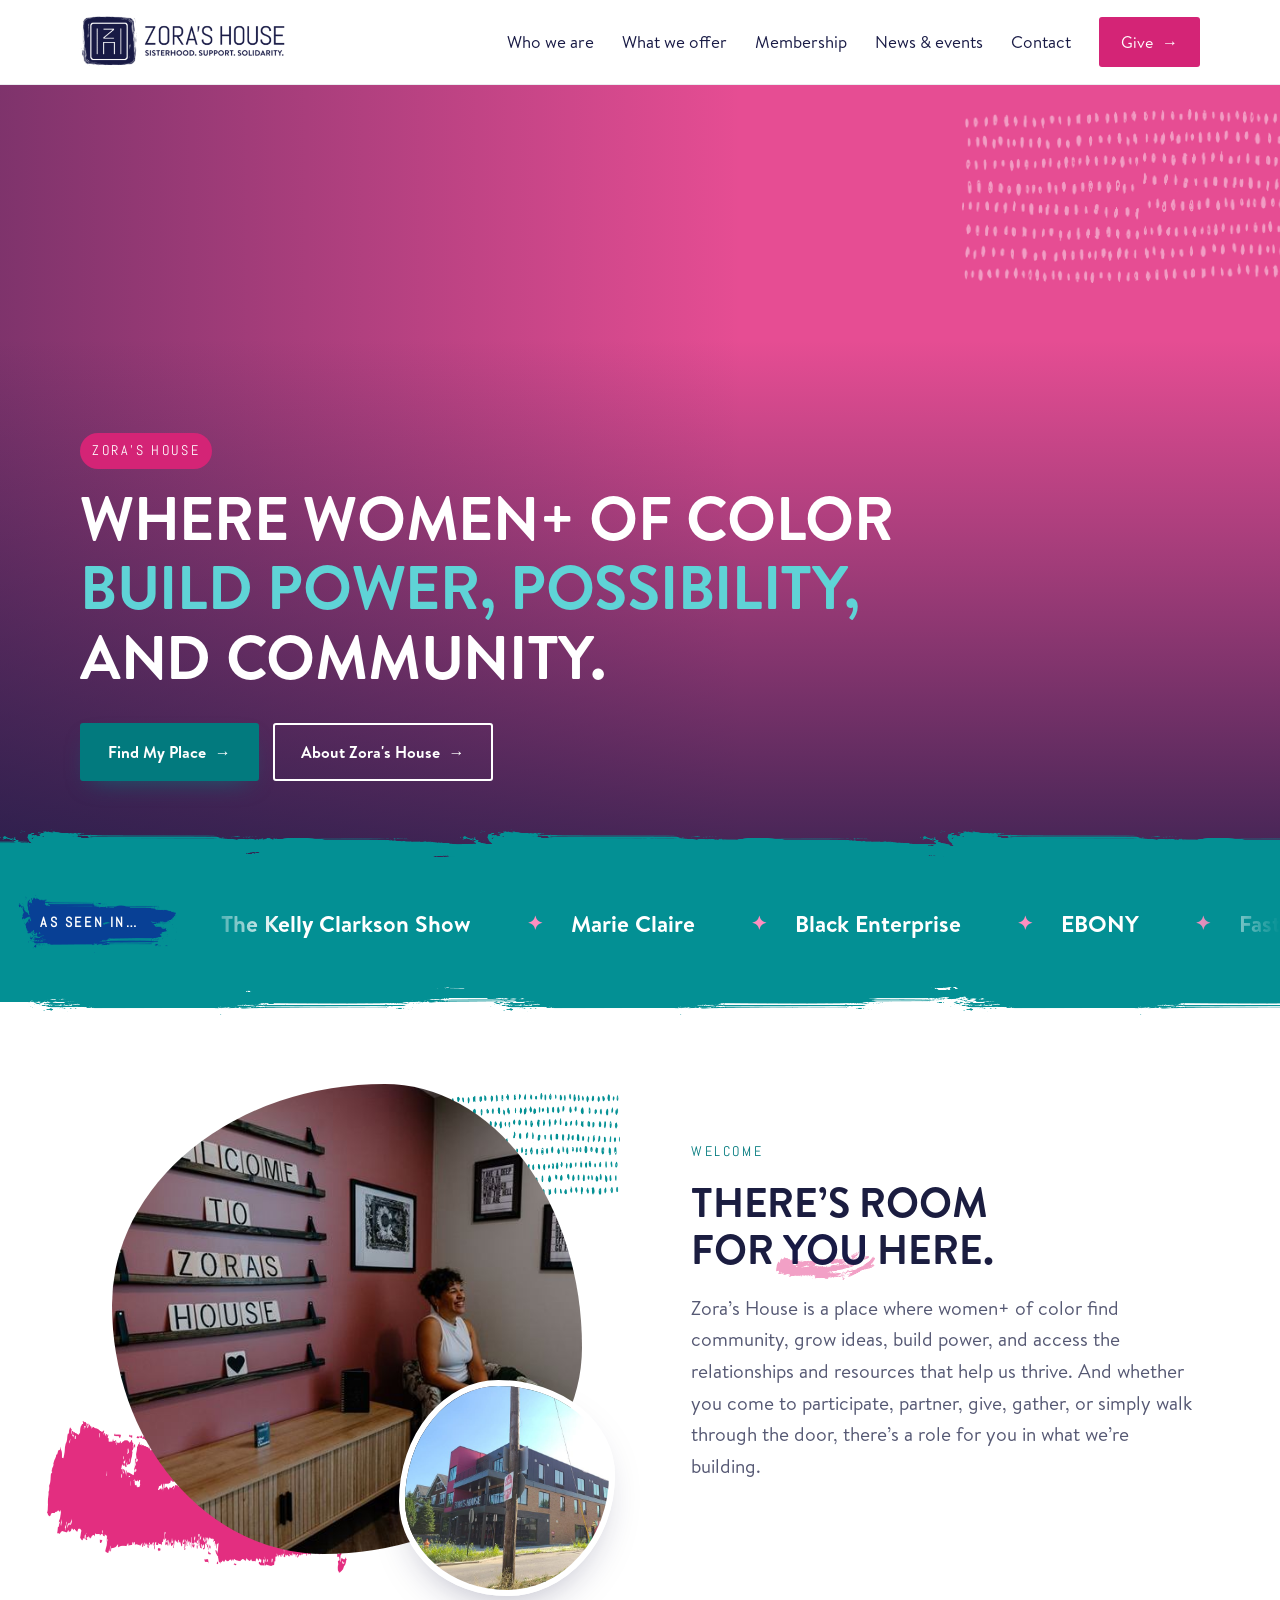
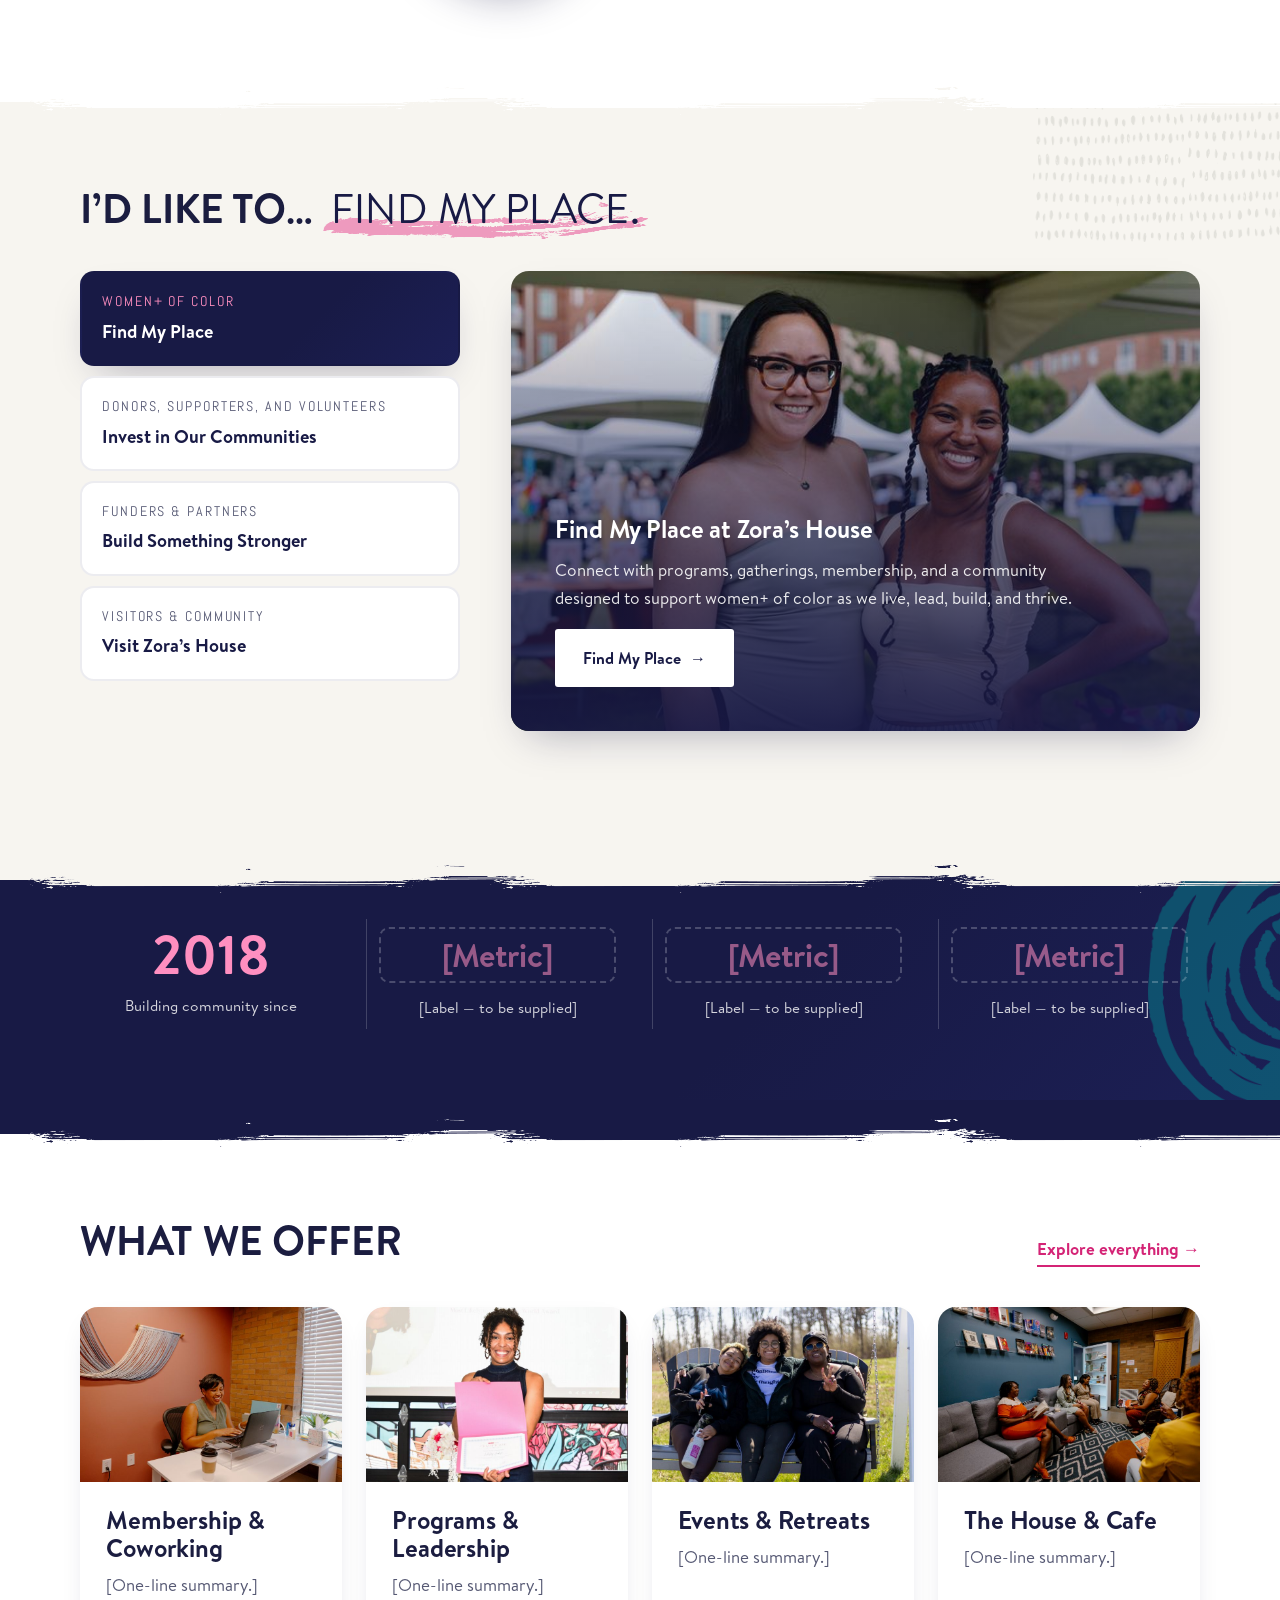
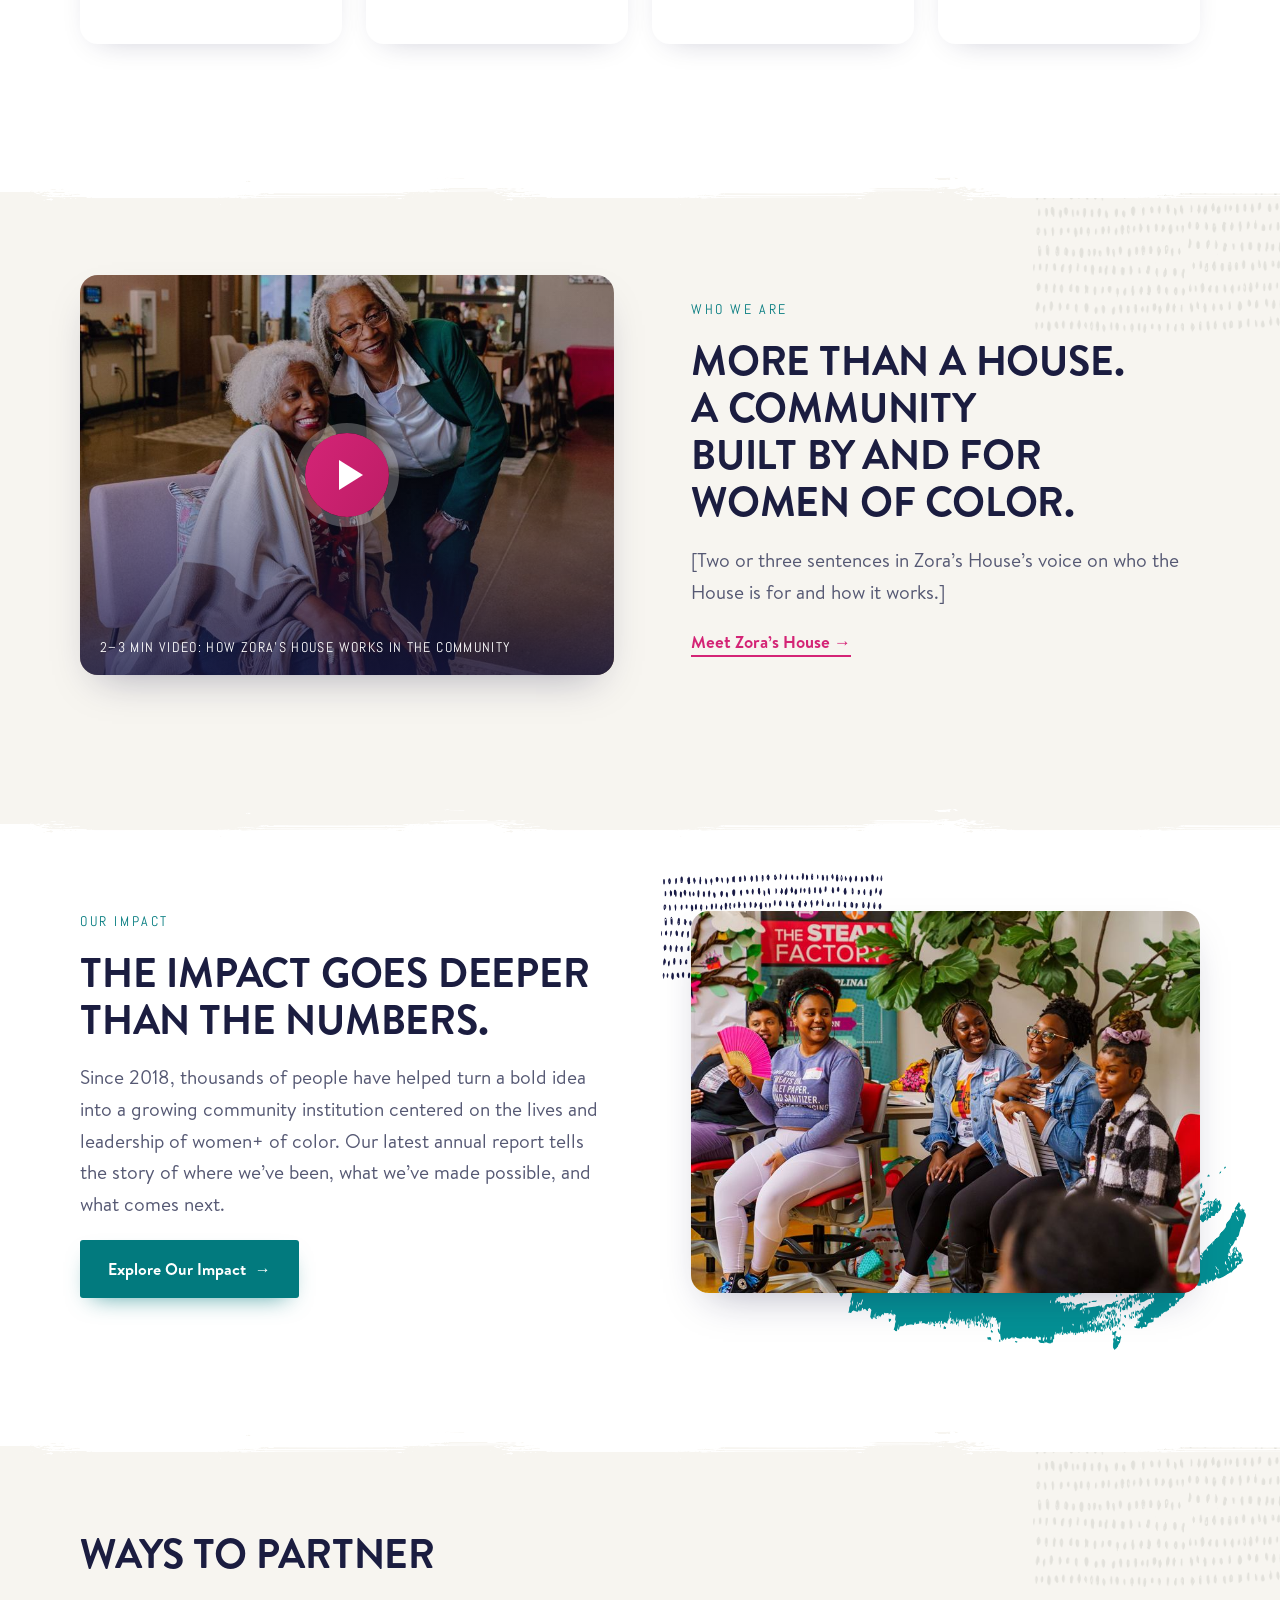
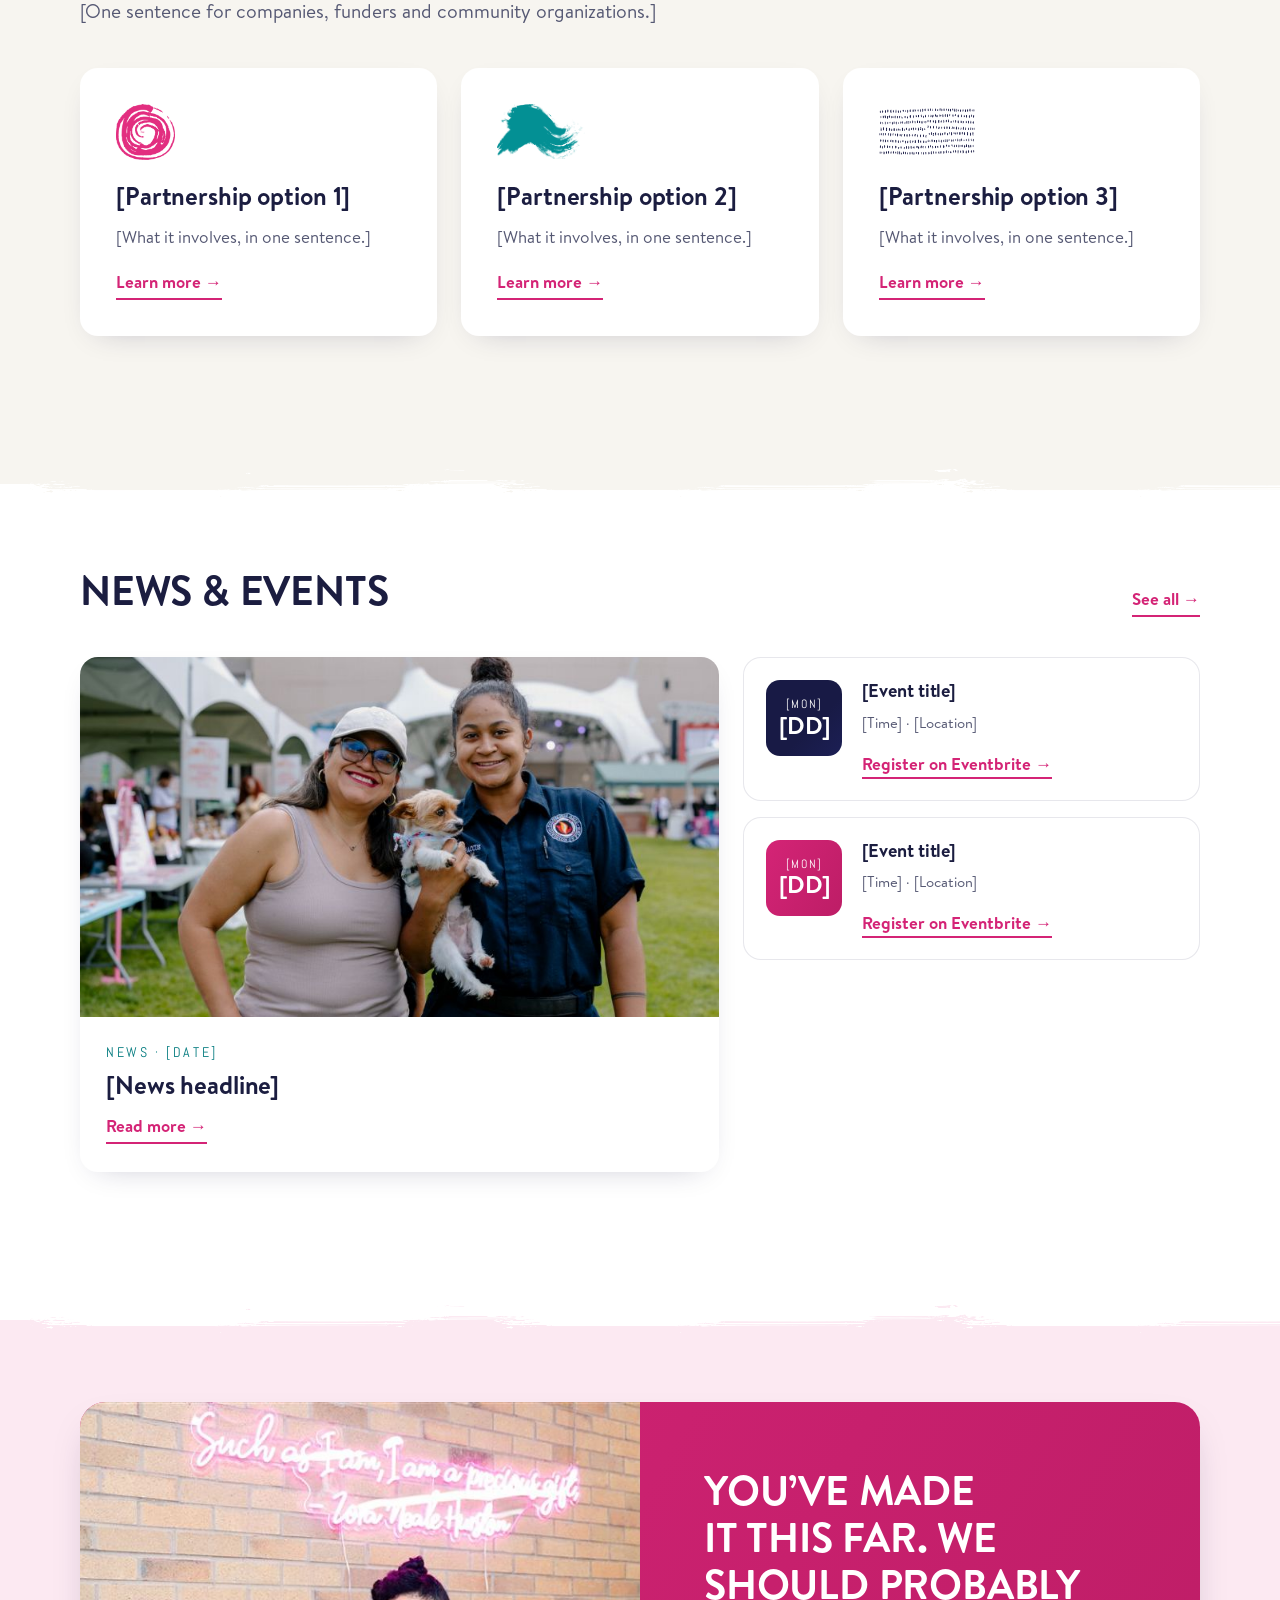
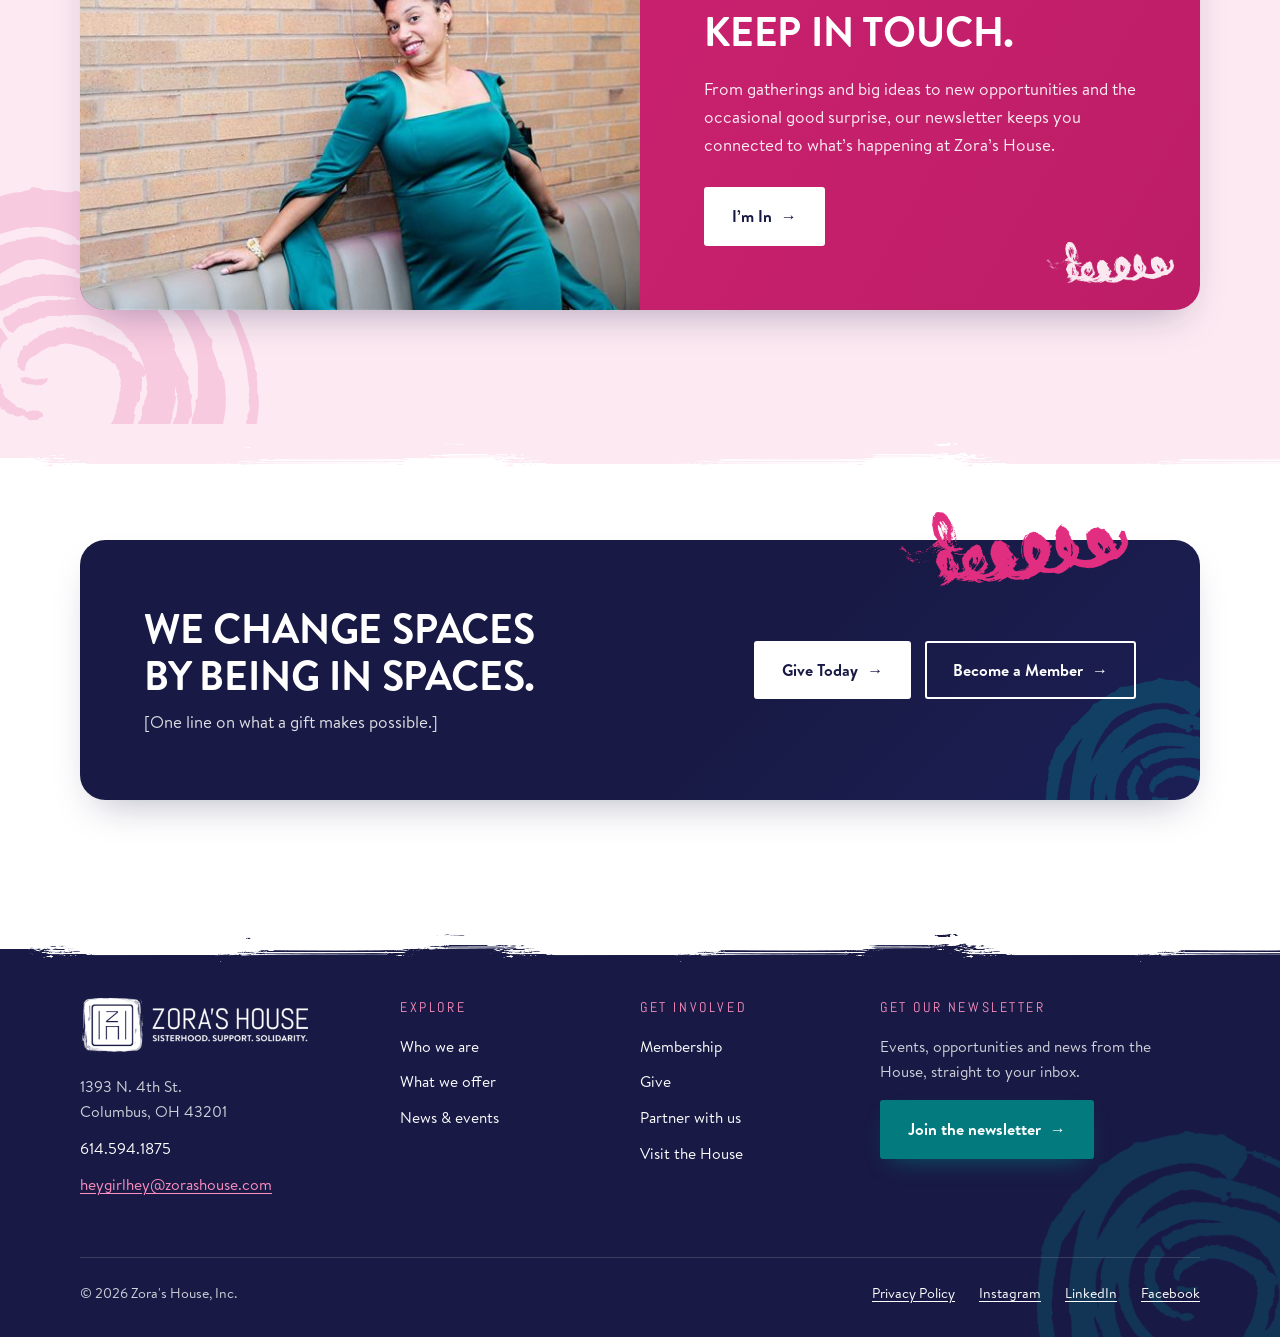
==== commit 221b040e: "update links and ui" ====
--- a/site/index.html
+++ b/site/index.html
@@ -14,13 +14,13 @@
 <!-- SITE HEADER: identical on every page. -->
 <header class="zh zh-site-header">
   <div class="zh-wrap">
-    <a class="zh-logo" href="index.html"><span class="zh-logo__mark" aria-hidden="true">Z</span><span class="zh-logo__name">Zora's <span>House</span></span></a>
+    <a class="zh-logo" href="index.html"><img src="assets/images/brand/zoras-house-logo-navy.png" alt="Zora's House" width="760" height="199"></a>
     <button class="zh-nav-toggle" aria-controls="zh-nav" aria-expanded="false" aria-label="Menu"><span></span><span></span><span></span></button>
     <nav class="zh-nav" id="zh-nav" aria-label="Main">
       <ul>
         <li><a href="about.html">Who we are</a></li>
         <li><a href="individuals.html">What we offer</a></li>
-        <li><a href="about.html#zh-impact">Impact</a></li>
+        <li><a href="membership.html">Membership</a></li>
         <li><a href="news-events.html">News &amp; events</a></li>
         <li><a href="contact.html">Contact</a></li>
         <li><a class="zh-btn zh-btn--primary" href="#" data-zh-pending="Donate page URL">Give</a></li>
@@ -131,7 +131,7 @@
             <div class="zh-panel__body">
               <h3 class="zh-h3">Find My Place at Zora’s House</h3>
               <p>Connect with programs, gatherings, membership, and a community designed to support women+ of color as we live, lead, build, and thrive.</p>
-              <a class="zh-btn zh-btn--light" href="#" data-zh-pending="Programs / membership page URL">Find My Place</a>
+              <a class="zh-btn zh-btn--light" href="https://www.canva.com/design/DAGNcPSwrAw/bdzgoG29oAvMxXuzmBYe7g/view?utm_content=DAGNcPSwrAw&amp;utm_campaign=designshare&amp;utm_medium=link&amp;utm_source=viewer#1" target="_blank" rel="noopener">Find My Place</a>
             </div>
           </div>
 
@@ -142,7 +142,7 @@
             <div class="zh-panel__body">
               <h3 class="zh-h3">Invest in the Future of Our Communities</h3>
               <p>Invest in a future where women+ of color—and the communities they shape—have the resources, relationships, and infrastructure they need to thrive.</p>
-              <a class="zh-btn zh-btn--light" href="#" data-zh-pending="Donate / volunteer page URL">Invest</a>
+              <a class="zh-btn zh-btn--light" href="https://secure.qgiv.com/for/zorashouse/" target="_blank" rel="noopener">Invest</a>
             </div>
           </div>
 
@@ -164,7 +164,7 @@
             <div class="zh-panel__body">
               <h3 class="zh-h3">Visit Zora’s House</h3>
               <p>Experience Zora’s House in person—join us for a gathering, attend First Friday, host something of your own, or explore ways to make our space part of your work and community.</p>
-              <a class="zh-btn zh-btn--light" href="#" data-zh-pending="Visit / events / space rental page URL">Plan a Visit</a>
+              <a class="zh-btn zh-btn--light" href="https://www.eventbrite.com/o/zoras-house-14408933404" target="_blank" rel="noopener">Plan a Visit</a>
             </div>
           </div>
         </div>
@@ -362,7 +362,7 @@
         <div class="zh-news__body">
           <h2 class="zh-h2">You’ve made it this far. We should probably keep in touch.</h2>
           <p>From gatherings and big ideas to new opportunities and the occasional good surprise, our newsletter keeps you connected to what’s happening at Zora’s House.</p>
-          <a class="zh-btn zh-btn--light" href="#" data-zh-pending="Newsletter signup URL or embed">I’m In</a>
+          <a class="zh-btn zh-btn--light" href="https://5n29qw.subscribepage.io/" target="_blank" rel="noopener">I’m In</a>
         </div>
       </div>
     </div>
@@ -391,7 +391,7 @@
   <div class="zh-wrap">
     <div class="zh-footer__grid">
       <div class="zh-footer__about">
-        <p class="zh-footer__brand">Zora's House</p>
+        <p class="zh-footer__brand"><img src="assets/images/brand/zoras-house-logo-white.png" alt="Zora's House" width="760" height="199"></p>
         <p>1393 N. 4th St.<br>Columbus, OH 43201</p>
         <p><a href="tel:+16145941875">614.594.1875</a></p>
         <p class="zh-footer__email"><a href="mailto:heygirlhey@zorashouse.com">heygirlhey@zorashouse.com</a></p>
@@ -401,7 +401,6 @@
         <ul class="zh-footer__links">
           <li><a href="about.html">Who we are</a></li>
           <li><a href="individuals.html">What we offer</a></li>
-          <li><a href="about.html#zh-impact">Impact</a></li>
           <li><a href="news-events.html">News &amp; events</a></li>
         </ul>
       </div>
@@ -416,16 +415,8 @@
       </div>
       <div>
         <p class="zh-footer__title">Get our newsletter</p>
-        <!-- Connect a mailing-list provider: add action="<provider form URL>" method="post"
-             (and rename the input to the provider's field name, e.g. EMAIL for Mailchimp). -->
-        <form class="zh-signup" data-zh-newsletter>
-          <label for="zh-signup-email">Email address</label>
-          <div class="zh-signup__row">
-            <input id="zh-signup-email" type="email" name="EMAIL" placeholder="you@example.com" autocomplete="email" required>
-            <button type="submit">Sign up</button>
-          </div>
-          <p class="zh-signup__msg" role="status" hidden></p>
-        </form>
+        <p class="zh-footer__news">Events, opportunities and news from the House, straight to your inbox.</p>
+        <a class="zh-btn zh-btn--primary" href="https://5n29qw.subscribepage.io/" target="_blank" rel="noopener">Join the newsletter</a>
       </div>
     </div>
     <div class="zh-footer__bottom">
--- a/site/assets/css/zora.css
+++ b/site/assets/css/zora.css
@@ -1360,3 +1360,73 @@
   transform: rotate(-4deg);
   pointer-events: none;
 }
+
+/* ==========================================================================
+   Client feedback round 3
+   ========================================================================== */
+/* logo (assets/images/brand: navy version for the header, white version for the footer) */
+.zh-site-header .zh-wrap { min-height: 84px; }
+.zh-logo img { display: block; height: 54px; width: auto; }
+.zh-footer__brand img { display: block; width: 230px; max-width: 100%; height: auto; }
+
+/* footer newsletter: links to the hosted signup page */
+.zh-footer__news { margin: 0 0 16px; }
+.zh-site-footer .zh-btn:hover { color: var(--zh-white); }
+
+/* contact: confirmation with the reply for the chosen inquiry */
+.zh-form__notice strong { display: block; }
+.zh-form__notice p { margin: 8px 0 0; font-weight: 400; color: var(--zh-ink); }
+.zh-form__notice a { color: var(--zh-teal-ink); text-underline-offset: 3px; }
+
+/* events: time line under the featured event */
+.zh-feature__meta { margin: -6px 0 22px; font-family: var(--zh-font-accent); font-size: .95rem; letter-spacing: .12em; text-transform: uppercase; color: var(--zh-teal-ink); }
+
+/* headings wrap evenly (no single word left alone on the last line) */
+.zh-h1, .zh-h2, .zh-vision__line { text-wrap: balance; }
+
+/* About > Vision: tighter band */
+.zh-vision { padding: clamp(52px, 6vw, 84px) 0; }
+.zh-vision__line { margin-top: 18px; }
+.zh-vision .zh-center .zh-h2::after, .zh-vision .zh-h2::after { margin-top: 8px; }
+
+/* swirls in the navy bands: centred on the right edge, clear of the numbers and buttons */
+.zh-grad::before {
+  top: 50%;
+  right: -200px;
+  width: clamp(240px, 26vw, 360px);
+  transform: translateY(-50%);
+  opacity: .45;
+}
+.zh-ctaband.zh-grad::before {
+  top: auto;
+  bottom: -120px;
+  right: -100px;
+  width: clamp(200px, 20vw, 260px);
+  transform: none;
+  opacity: .3;
+}
+
+/* About hero: headline kept to the left, photo shifted right so the text no longer covers LC's face */
+@media (min-width: 861px) {
+  .zh-hero--short .zh-hero__content { max-width: 640px; }
+  .zh-hero--short .zh-hero__media::after { display: none; } /* dots would sit on her hair */
+  .zh-hero--short .zh-h1 { font-size: clamp(2.1rem, 3.7vw, 3.2rem); }
+  .zh-hero--short .zh-hero__media img { left: -6%; right: auto; width: 140%; max-width: none; object-position: center 30%; }
+}
+
+@media (max-width: 860px) {
+  .zh-logo img { height: 44px; }
+  .zh-site-header .zh-wrap { min-height: 72px; }
+}
+@media (max-width: 400px) {
+  .zh-logo img { height: 38px; }
+}
+
+/* header menu (now with Membership): labels never wrap; tighter on mid-size screens */
+.zh-nav a { white-space: nowrap; }
+@media (min-width: 861px) and (max-width: 1100px) {
+  .zh-nav ul { gap: 14px; }
+  .zh-nav a { font-size: .92rem; }
+  .zh-nav .zh-btn { padding: 9px 16px; }
+  .zh-logo img { height: 44px; }
+}
